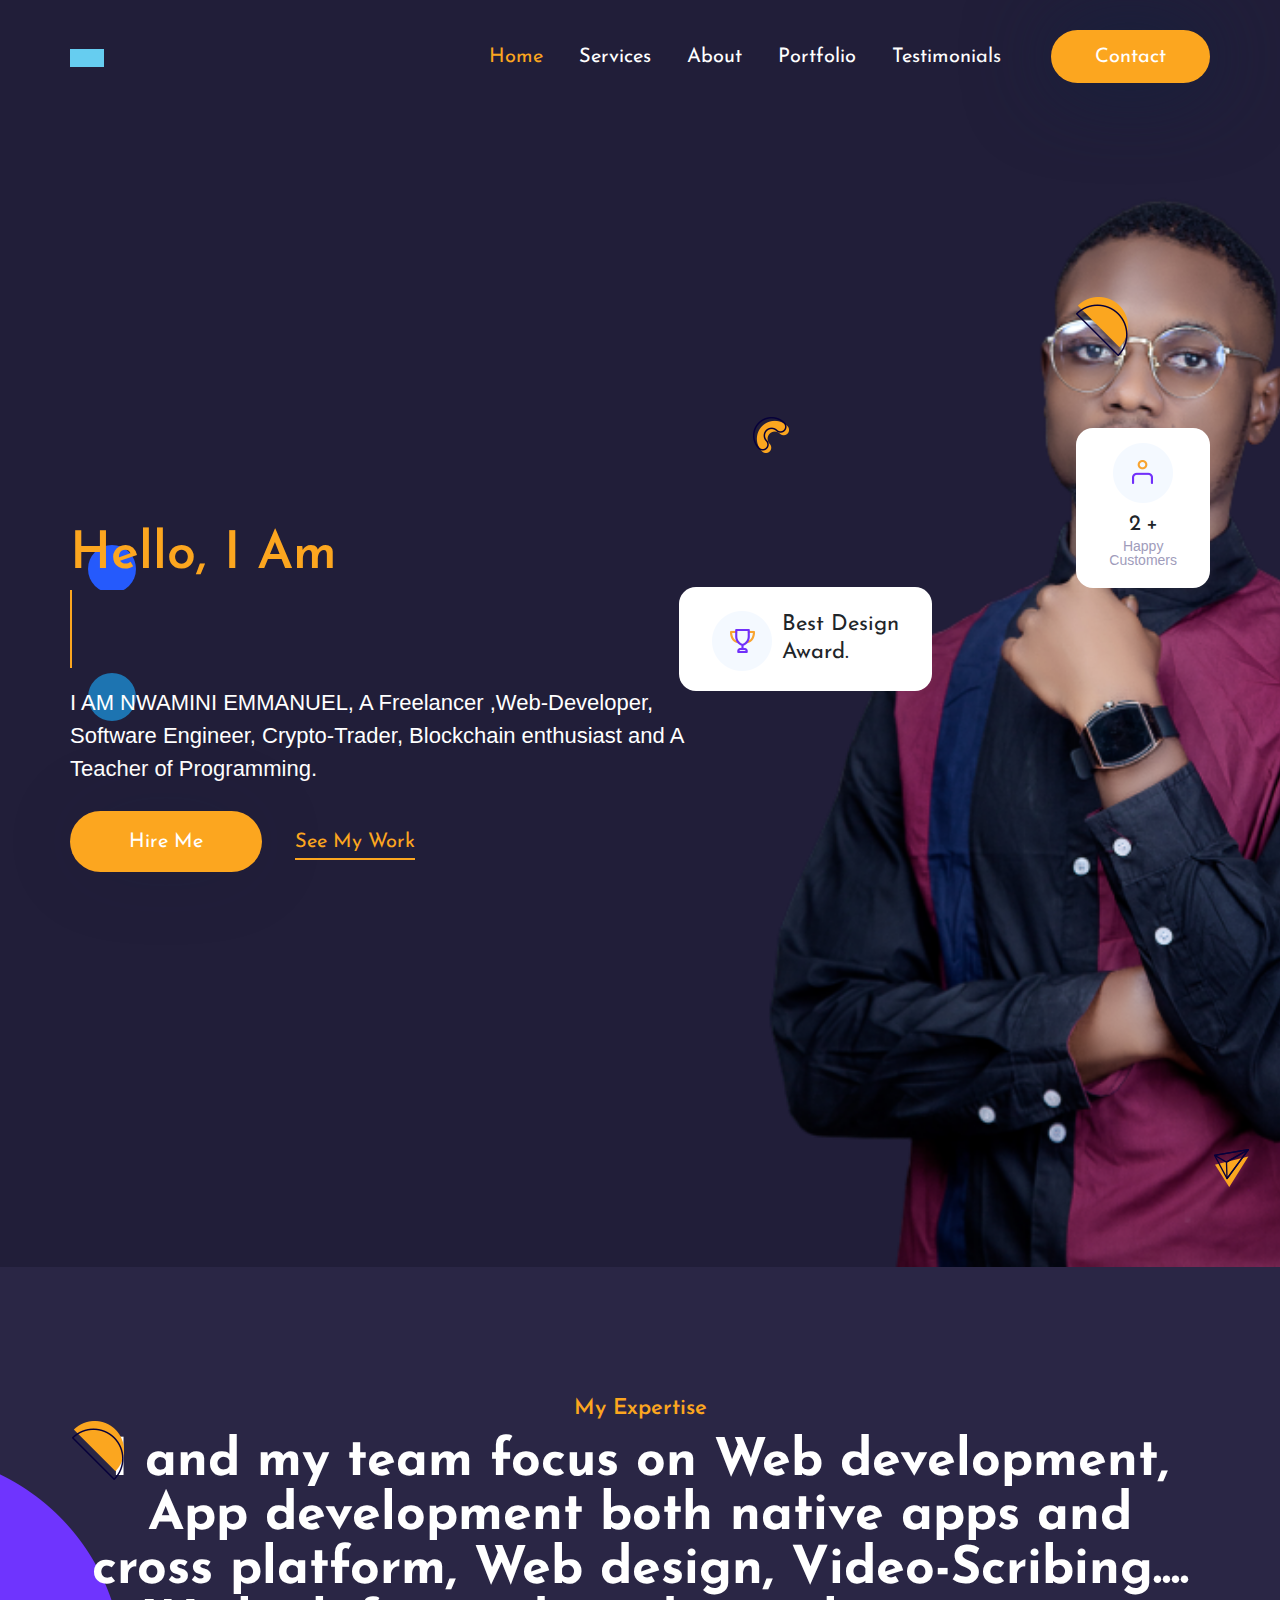
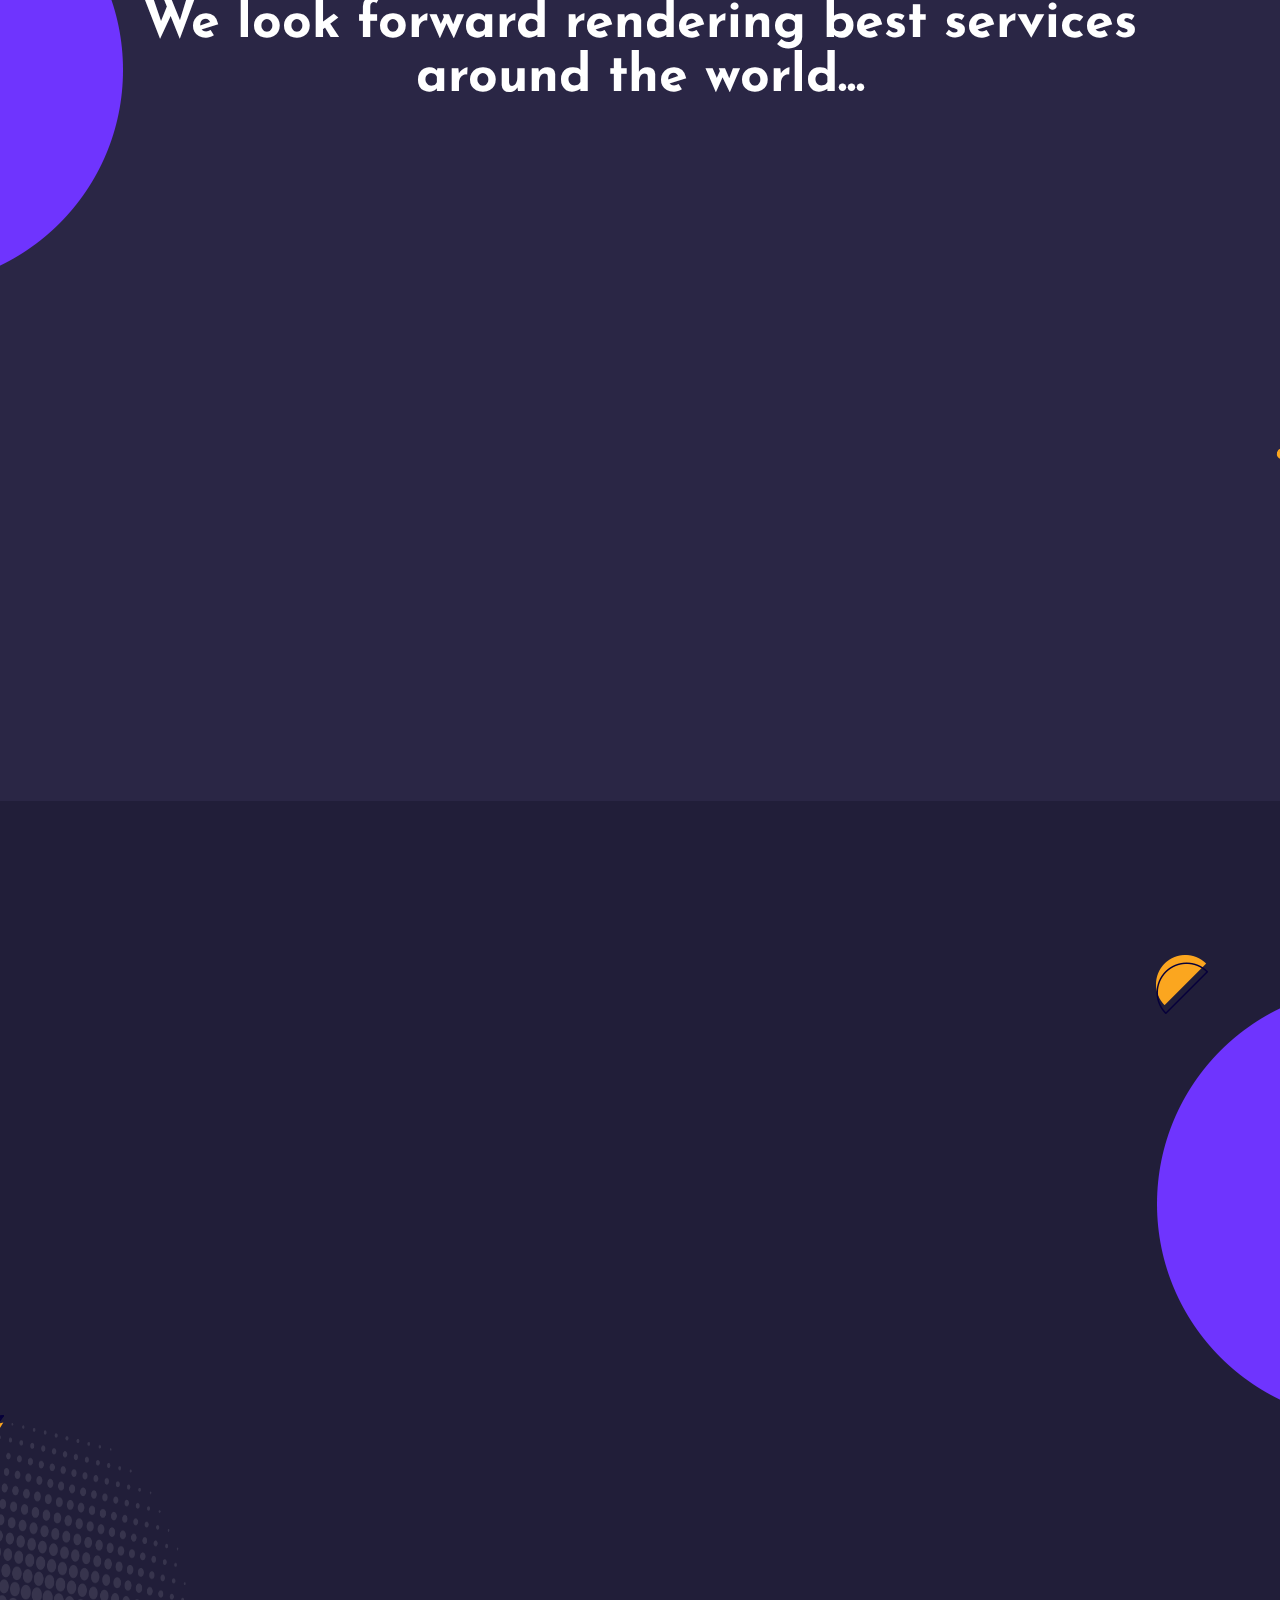
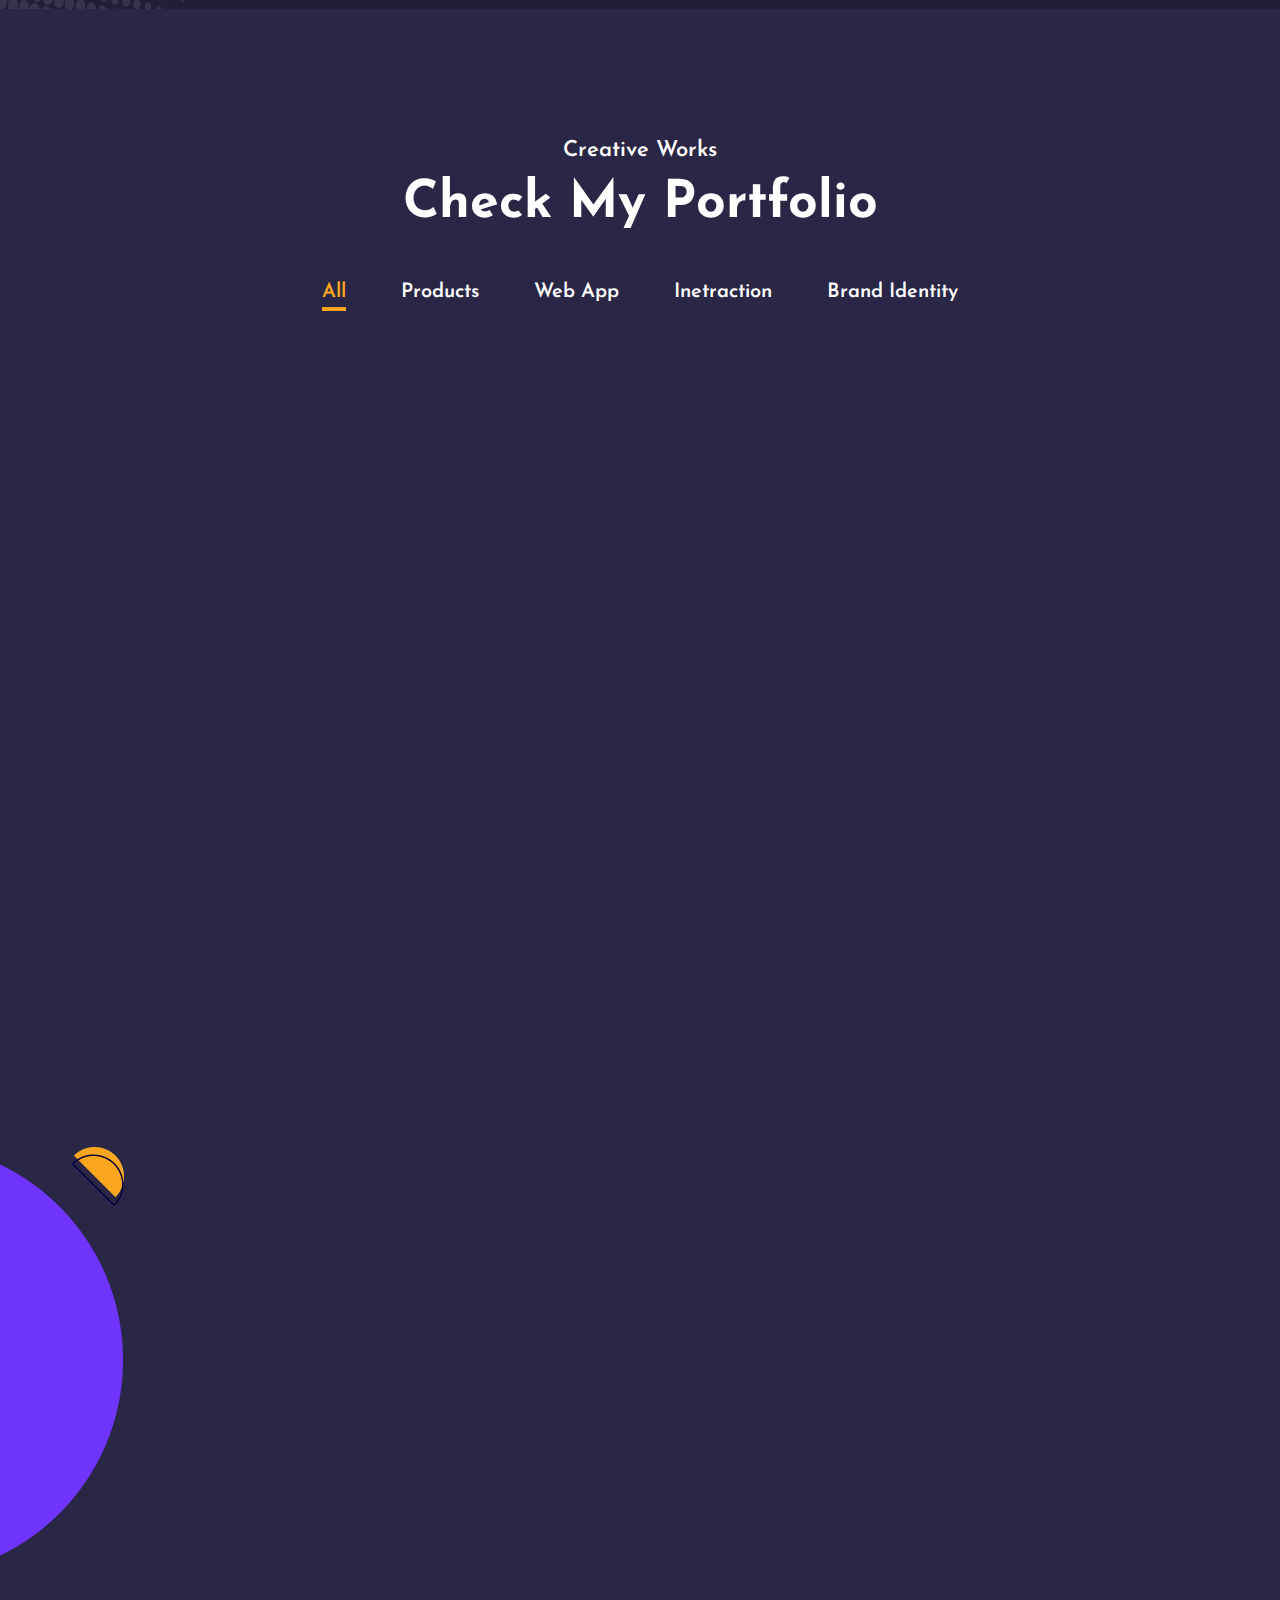
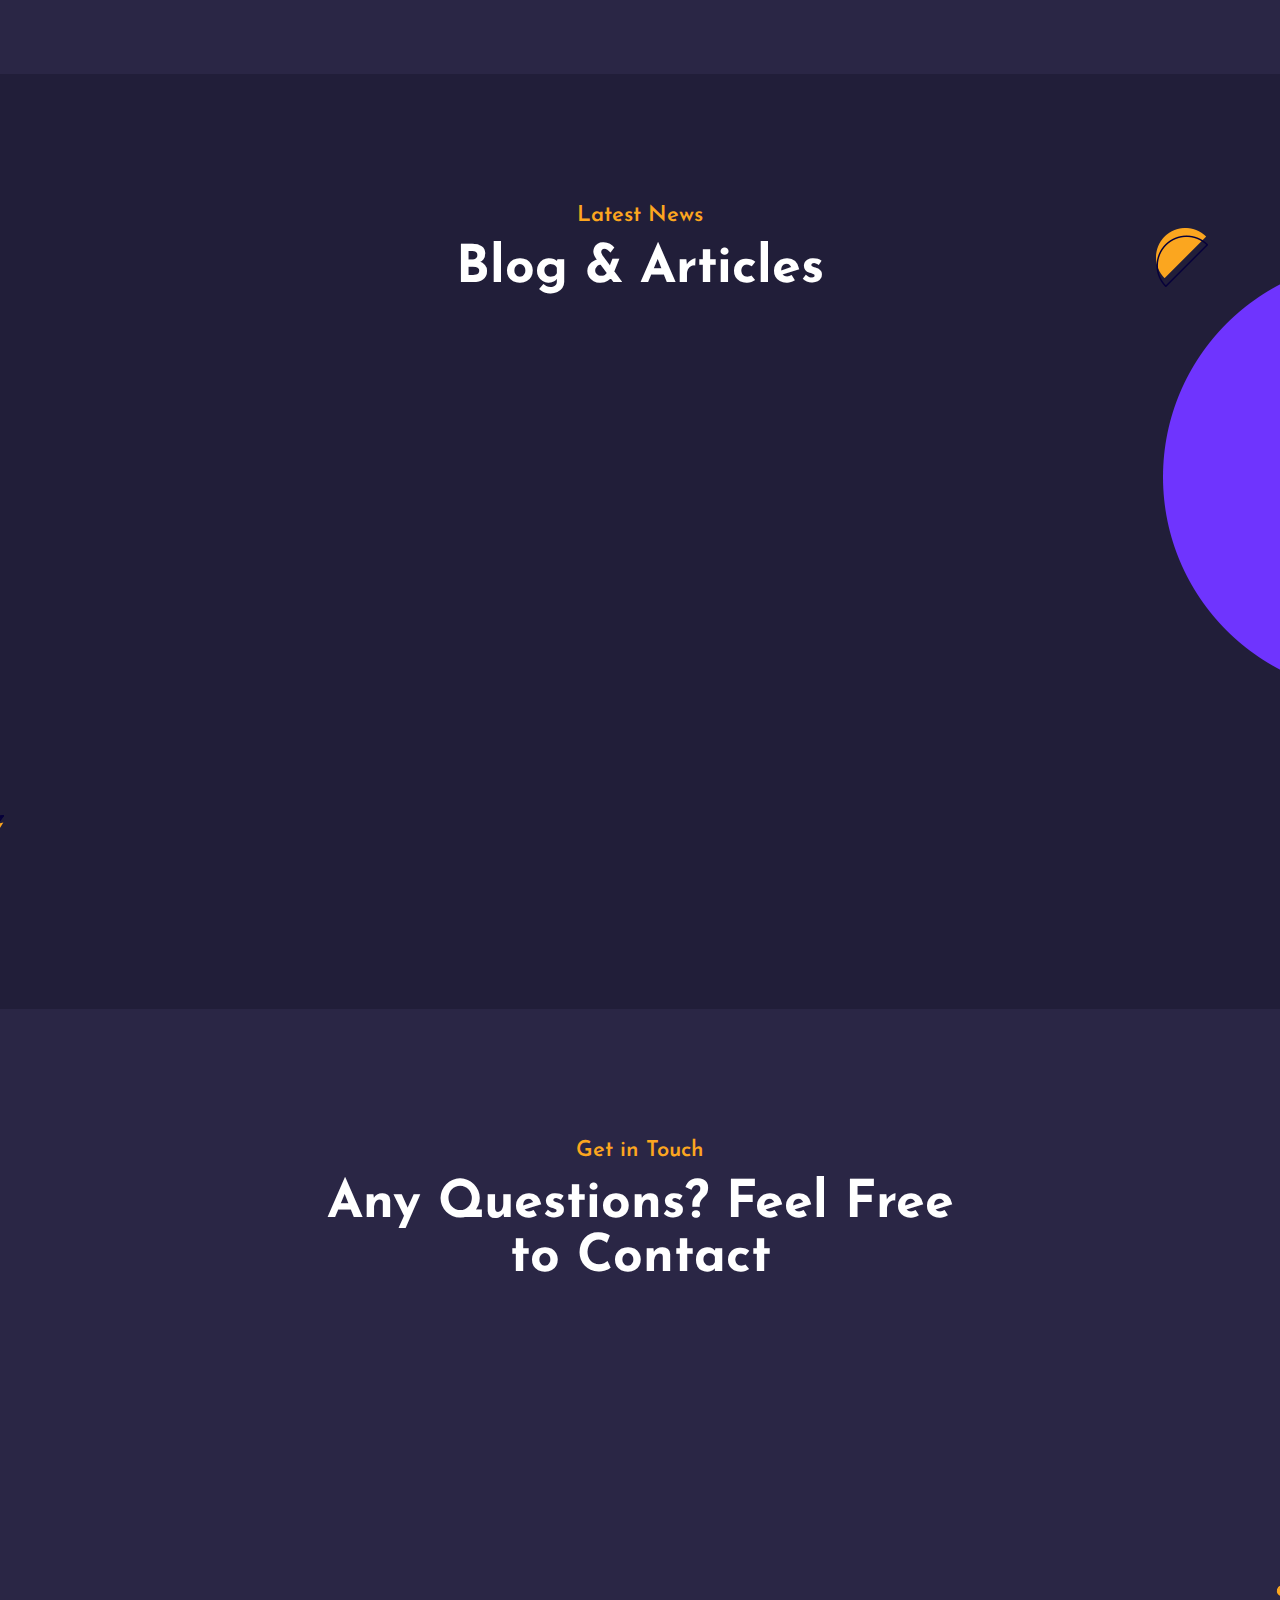
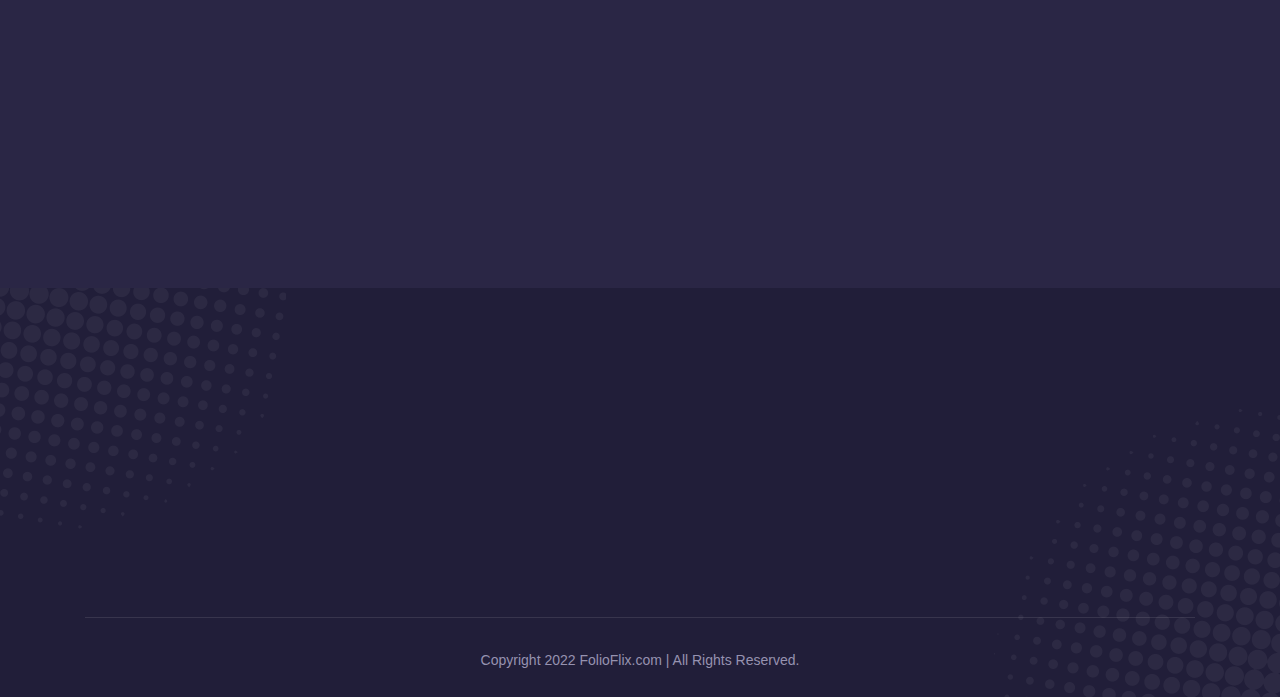
==== html.designingmedia.com/folioflix-dark/index.html @ 4dc380cf "added" ====
<!DOCTYPE html>
<html lang="zxx">
  <!-- Mirrored from html.designingmedia.com/folioflix-dark/index.html by HTTrack Website Copier/3.x [XR&CO'2014], Thu, 05 May 2022 03:30:03 GMT -->
  <head>
    <meta name="viewport" content="width=device-width, initial-scale=1" />
    <meta http-equiv="Content-Type" content="text/html; charset=utf-8" />
    <link rel="stylesheet" href="assets/css/animate.css" />
    <link
      rel="stylesheet"
      href="../../pro.fontawesome.com/releases/v5.10.0/css/all.css"
      integrity="sha384-AYmEC3Yw5cVb3ZcuHtOA93w35dYTsvhLPVnYs9eStHfGJvOvKxVfELGroGkvsg+p"
      crossorigin="anonymous"
    />
    <link rel="stylesheet" href="assets/bootstarp/bootstrap.min.css" />
    <link rel="stylesheet" href="assets/css/super-classes.css" />
    <link rel="stylesheet" href="assets/css/style.css" />
    <link rel="stylesheet" href="assets/css/mobile.css" />
    <title>Folio flix | Home</title>
  </head>
  <body>
    <!---header-and-banner-section-->
    <div class="header-and-banner-con w-100 float-left position-relative">
      <div class="header-and-banner-inner-con">
        <header class="main-header">
          <!--navbar-start-->
          <div class="container pl-0 pr-0">
            <div class="header-con">
              <nav class="navbar navbar-expand-lg navbar-light p-0">
                <a class="navbar-brand p-0" href="index.html">
                  <img
                    src="assets/image/fv.png"
                    alt="logo-img"
                    class="img-fluid"
                  />
                </a>
                <button
                  class="navbar-toggler p-0 collapsed"
                  type="button"
                  data-toggle="collapse"
                  data-target="#navbarSupportedContent"
                  aria-controls="navbarSupportedContent"
                  aria-expanded="false"
                  aria-label="Toggle navigation"
                >
                  <span class="navbar-toggler-icon"></span>
                  <span class="navbar-toggler-icon"></span>
                  <span class="navbar-toggler-icon"></span>
                </button>
                <div
                  class="collapse navbar-collapse justify-content-end"
                  id="navbarSupportedContent"
                >
                  <ul class="navbar-nav ml-auto">
                    <li class="nav-item active pl-0">
                      <a class="nav-link p-0 is-active" href="index.html"
                        >Home<span class="sr-only">(current)</span></a
                      >
                    </li>
                    <li class="nav-item">
                      <a class="nav-link p-0" href="#service-con">Services</a>
                    </li>
                    <li class="nav-item">
                      <a class="nav-link p-0" href="#about-con">About</a>
                    </li>
                    <li class="nav-item">
                      <a class="nav-link p-0" href="#Portfolio">Portfolio</a>
                    </li>
                    <li class="nav-item">
                      <a class="nav-link p-0" href="#testimonials"
                        >Testimonials</a
                      >
                    </li>
                    <!-- <li class="nav-item">
                      <a class="nav-link p-0" href="#blog">Blog</a>
                    </li> -->
                  </ul>
                  <div class="d-inline-block contact">
                    <a href="#Contact">Contact</a>
                  </div>
                </div>
              </nav>
            </div>
          </div>
          <!--navbar-end-->
        </header>
        <section class="banner-main-con" id="home">
          <div class="container pl-0 pr-0">
            <!--banner-start-->
            <div class="footer-social-icon banner-social-icon mb-0">
              <ul class="mb-0 list-unstyled">
                <li class="">
                  <a href="https://www.behance.net/"
                    ><i
                      class="fab fa-behance d-flex align-items-center justify-content-center"
                    ></i
                  ></a>
                </li>
                <li class="mt-3 mb-3">
                  <a href="https://dribbble.com/"
                    ><i
                      class="fab fa-dribbble d-flex align-items-center justify-content-center ml-0 mr-0"
                    ></i
                  ></a>
                </li>
                <li class="">
                  <a href="https://www.linkedin.com/"
                    ><i
                      class="fab fa-linkedin-in d-flex align-items-center justify-content-center"
                    ></i
                  ></a>
                </li>
              </ul>
            </div>
            <div class="banner-con text-lg-left text-center">
              <div class="row">
                <div
                  class="col-lg-7 col-sm-12 d-flex justify-content-center flex-column"
                >
                  <div class="banner-left-con wow slideInLeft">
                    <div class="banner-heading">
                      <h2>Hello, I Am</h2>
                      <ul class="dynamic-txts">
                        <li><h1>Nwamini</h1></li>
                        <li><h1></h1></li>
                        <li><h1></h1></li>
                        <li><h1></h1></li>
                      </ul>
                      <p>
                        I AM NWAMINI EMMANUEL, A Freelancer ,Web-Developer, Software Engineer, Crypto-Trader, Blockchain enthusiast and A Teacher of Programming.
                      </p>
                    </div>
                    <div class="banner-btn generic-btn d-inline-block">
                      <a href="#Contact">Hire Me</a>
                    </div>
                    <a href="#Portfolio" class="See-btn">See My Work</a>
                  </div>
                </div>
                <div class="col-lg-5 col-sm-12">
                  <div
                    class="banner-right-con position-relative wow slideInRight"
                    id="banner-right-con"
                  >
                    <figure class="mb-0">
                      <img
                        src="assets/image/profile2.png"
                        alt="banner-right-img"
                        id="banner-right-img"
                      />
                    </figure>
                    <div
                      class="best-award-con d-inline-block wow bounceInUp"
                      data-wow-duration="1s"
                      data-wow-delay="1s"
                    >
                      <div class="best-award-inner-con">
                        <figure class="mb-0">
                          <img
                            src="assets/image/cup-img.png"
                            alt="cup-img"
                            class="img-fluid"
                          />
                        </figure>
                        <div class="best-award-title">
                          <p class="mb-0">
                            Best Design<br />
                            Award.
                          </p>
                        </div>
                      </div>
                    </div>
                    <div
                      class="best-award-con d-inline-block happy-con wow bounceInUp"
                      data-wow-duration="1s"
                      data-wow-delay="1s"
                    >
                      <div class="best-award-inner-con text-center">
                        <figure>
                          <img
                            src="assets/image/admin-icon.png"
                            alt="admin-icon"
                            class="img-fluid"
                          />
                        </figure>
                        <div class="best-award-title d-inline-block ml-0">
                          <p class="mb-0 d-inline-block count">10</p>
                          <p class="mb-0 d-inline-block">+</p>
                          <span class="d-block"
                            >Happy<br />
                            Customers</span
                          >
                        </div>
                      </div>
                    </div>
                    <div class="cursor"></div>
                    <div class="cursor2"></div>
                  </div>
                </div>
              </div>
            </div>
            <!--banner-end-->
          </div>
        </section>
      </div>
    </div>
    <!---header-and-banner-section-->
    <!-- service section -->
    <section
      class="w-100 float-left service-con padding-top padding-bottom position-relative"
      id="service-con"
    >
      <div class="container">
        <div class="service-inner-con position-relative">
          <div class="generic-title text-center">
            <h6>My Expertise</h6>
            <h2 class="mb-0">
               I and my team focus on Web development, App development both native apps and cross platform, Web design, Video-Scribing....<br /> We look forward rendering best services around the world...
              
            </h2>
          </div>
          <div class="service-box wow fadeInUp">
            <div class="row">
              <div class="col-lg-6 col-md-6">
                <div class="service-box-item">
                  <figure class="mb-0">
                    <img
                      src="assets/image/service-icon1.png"
                      alt="service-icon"
                      class="img-fluid"
                    />
                  </figure>
                  <div class="service-box-item-content">
                    <h4>Ui/Ux Design</h4>
                    <p>
                        I have a UI/UX Designer with over 3 years of experience in designing and developing user-friendly and engaging websites and applications.
                    </p>
                    <a href="https://wa.me/+2347042679942" 
                      >Connect with me</a
                    >
                  </div>
                </div>
              </div>
              <div class="col-lg-6 col-md-6">
                <div class="service-box-item">
                  <figure class="mb-0">
                    <img
                      src="assets/image/service-icon2.png"
                      alt="service-icon"
                      class="img-fluid"
                    />
                  </figure>
                  <div class="service-box-item-content">
                    <h4>Web Design</h4>
                    <p>
                     With my creactivity skills we design different types of websites, Logo, Banner,
                    </p>
                    <a href="https://wa.me/+2347042679942" 
                      >Connect with me</a
                    >
                  </div>
                </div>
              </div>
            </div>
            <div class="row mb-0">
              <div class="col-lg-6 col-md-6">
                <div class="service-box-item">
                  <figure class="mb-0">
                    <img
                      src="assets/image/service-icon3.png"
                      alt="service-icon"
                      class="img-fluid"
                    />
                  </figure>
                  <div class="service-box-item-content">
                    <h4>Web Development</h4>
                    <p>
                      Frontend and Backend web development
                    </p>
                    <a href="https://wa.me/+2347042679942" 
                      >Connect with me</a
                    >
                    
                  </div>
                </div>
              </div>
              <div class="col-lg-6 col-md-6">
                <div class="service-box-item mb-0">
                  <figure class="mb-0">
                    <img
                      src="assets/image/service-icon4.png"
                      alt="service-icon"
                      class="img-fluid"
                    />
                  </figure>
                  <div class="service-box-item-content">
                    <h4>App Development</h4>
                    <p>
                     Native and cross platforms App.... 
                    </p>
                    <a href="https://wa.me/+2347042679942" 
                      >Connect with me</a
                    >
                  </div>
                </div>
              </div>
            </div>
          </div>
        </div>
      </div>
    </section>
    <!-- service section -->
    <!-- skill section -->
    <section
      class="w-100 float-left skill-con padding-top padding-bottom position-relative"
      id="about-con"
    >
      <figure class="mb-0 myskils">
        <img src="assets/image/myskills-left-img.png" alt="" />
      </figure>
      <div class="container">
        <div class="skill-inner-con position-relative">
          <div class="row">
            <div class="col-lg-6 order-lg-0 order-2">
              <div class="skill-left-con text-center wow slideInLeft">
                <div class="row service-skill-sttaf-con">
                  <div class="col-lg-6 col-md-6 col-sm-6 col-12">
                    <div class="skill-left-item-con">
                      <div class="circle-wrap firstPercentage">
                        <div class="circle">
                          <div class="mask full">
                            <div class="fill"></div>
                          </div>
                          <div class="mask half">
                            <div class="fill"></div>
                          </div>
                          <div class="inside-circle">
                            <div class="service-skill-sttaf-item-con">
                              <div
                                class="service-skill-sttaf-item-title service-skill-sttaf-item1-con d-flex align-items-center justify-content-center"
                              >
                                <h4
                                  class="d-table-cell align-middle mb-0 text-center count"
                                >
                                  75
                                </h4>
                                <span class="static-txt2">%</span>
                              </div>
                            </div>
                          </div>
                        </div>
                      </div>
                      <div class="service-skill-sttaf-item-heading">
                        <p class="mb-0">Graphic Design</p>
                      </div>
                    </div>
                  </div>
                  <div class="col-lg-6 col-md-6 col-sm-6 col-12">
                    <div class="skill-left-item-con">
                      <div class="circle-wrap secondPercentage">
                        <div class="circle">
                          <div class="mask full">
                            <div class="fill"></div>
                          </div>
                          <div class="mask half">
                            <div class="fill"></div>
                          </div>
                          <div class="inside-circle">
                            <div class="service-skill-sttaf-item-con">
                              <div
                                class="service-skill-sttaf-item-title service-skill-sttaf-item2-con text-center d-flex align-items-center justify-content-center"
                              >
                                <h4 class="mb-0 text-center count">95</h4>
                                <span class="static-txt2">%</span>
                              </div>
                            </div>
                          </div>
                        </div>
                      </div>
                      <div class="service-skill-sttaf-item-heading">
                        <p class="mb-0">Web Designing</p>
                      </div>
                    </div>
                  </div>
                </div>
                <div class="row service-skill-sttaf-con">
                  <div class="col-lg-6 col-md-6 col-sm-6 col-12">
                    <div class="skill-left-item-con">
                      <div class="circle-wrap thirdPercentage">
                        <div class="circle">
                          <div class="mask full">
                            <div class="fill"></div>
                          </div>
                          <div class="mask half">
                            <div class="fill"></div>
                          </div>
                          <div class="inside-circle">
                            <div class="service-skill-sttaf-item-con">
                              <div
                                class="service-skill-sttaf-item-title service-skill-sttaf-item1-con d-flex align-items-center justify-content-center"
                              >
                                <h4
                                  class="d-table-cell align-middle mb-0 text-center count"
                                >
                                  85
                                </h4>
                                <span class="static-txt2">%</span>
                              </div>
                            </div>
                          </div>
                        </div>
                      </div>
                      <div class="service-skill-sttaf-item-heading">
                        <p class="mb-0">Branding Design</p>
                      </div>
                    </div>
                  </div>
                  <div class="col-lg-6 col-md-6 col-sm-6 col-12">
                    <div class="skill-left-item-con">
                      <div class="circle-wrap fourPercentage">
                        <div class="circle">
                          <div class="mask full">
                            <div class="fill"></div>
                          </div>
                          <div class="mask half">
                            <div class="fill"></div>
                          </div>
                          <div class="inside-circle">
                            <div class="service-skill-sttaf-item-con">
                              <div
                                class="service-skill-sttaf-item-title service-skill-sttaf-item2-con text-center d-flex align-items-center justify-content-center"
                              >
                                <h4 class="mb-0 text-center count">80</h4>
                                <span class="static-txt2">%</span>
                              </div>
                            </div>
                          </div>
                        </div>
                      </div>
                      <div class="service-skill-sttaf-item-heading">
                        <p class="mb-0">Web Development</p>
                      </div>
                    </div>
                  </div>
                </div>
              </div>
            </div>
            <div class="col-lg-6 d-flex align-items-center">
              <div class="skill-right-con wow slideInRight">
                <h6>My Skills</h6>
                <h2>My Tech World</h2>
                <p>
                 
                </p>
                <p>
                  My capabilities are spearheaded by my passion for technology. I am a self-taught web developer with a background in various web technologies. I have a strong understanding of the latest web technologies and I am always looking to learn new ones.
                </p>
                <div class="generic-btn download-bnt">
                  <a href="https://eu.docs.wps.com/l/sII6el-1q5MXWkQY">
                    Download CV</a
                  >
                </div>
              </div>
            </div>
          </div>
        </div>
      </div>
    </section>
    <!-- skill section -->
    <!-- portfolio section -->
    <section class="w-100 float-left portfolio-con padding-top" id="Portfolio">
      <div class="container">
        <div class="generic-title text-center">
          <h6 class="text-white">Creative Works</h6>
          <h2 class="mb-0 text-white">Check My Portfolio</h2>
        </div>
        <div id="myBtnContainer" class="text-center">
          <button class="active active_button" onclick="filterSelection('all')">
            All
          </button>
          <button class="" onclick="filterSelection('cars')">Products</button>
          <button class="" onclick="filterSelection('animals')">Web App</button>
          <button class="" onclick="filterSelection('fruits')">
            Inetraction
          </button>
          <button class="" onclick="filterSelection('colors')">
            Brand Identity
          </button>
        </div>
      </div>
    </section>
    <!-- portfolio section -->
    <!-- portfolio section -->
    <section class="w-100 float-left portfolio-body-con position-relative">
      <div class="container">
        <div
          class="portfolio-img-con position-relative w-100 float-left wow fadeInUp"
        >
          <div class="filterDiv cars position-relative">
            <a href="#" data-toggle="modal" data-target="#modalWPWAF">
              <div class="portfolio-img position-relative">
                <figure>
                  <img
                    src="assets/image/portfolio-img1.png"
                    alt="portfolio-img1"
                    class="img-fluid"
                  />
                </figure>
              </div>
            </a>
            <div class="portfolio-img-content text-left">
              <div class="portfolio-img-title d-inline-block">
                <h4>Application UI Design</h4>
                <p>Dolar repellendus temporibus...</p>
              </div>
              <a
                href="#"
                class="float-lg-right"
                data-toggle="modal"
                data-target="#modalWPWAF-icon"
              >
                <i
                  class="fas fa-arrow-right d-flex align-items-center justify-content-center"
                ></i>
              </a>
            </div>
          </div>
          <div class="filterDiv colors fruits position-relative">
            <a href="#" data-toggle="modal" data-target="#modalporfolio2">
              <div class="portfolio-img position-relative">
                <figure>
                  <img
                    src="assets/image/portfolio-img2.png"
                    alt="portfolio-img1"
                    class="img-fluid"
                  />
                </figure>
              </div>
            </a>
            <div class="portfolio-img-content text-left">
              <div class="portfolio-img-title d-inline-block">
                <h4>Furni furniture UI Design</h4>
                <p>Dolar repellendus temporibus...</p>
              </div>
              <a
                href="#"
                class="float-lg-right"
                data-toggle="modal"
                data-target="#modalporfolio2-icon"
              >
                <i
                  class="fas fa-arrow-right d-flex align-items-center justify-content-center"
                ></i>
              </a>
            </div>
          </div>
          <div class="filterDiv cars position-relative">
            <a href="#" data-toggle="modal" data-target="#modalporfolio3">
              <div class="portfolio-img position-relative">
                <figure>
                  <img
                    src="assets/image/portfolio-img3.png"
                    alt="portfolio-img1"
                    class="img-fluid"
                  />
                </figure>
              </div>
            </a>
            <div class="portfolio-img-content text-left">
              <div class="portfolio-img-title d-inline-block">
                <h4>Mobile UI Design</h4>
                <p>Dolar repellendus temporibus...</p>
              </div>
              <a
                href="#"
                class="float-lg-right"
                data-toggle="modal"
                data-target="#modalporfolio3-icon"
                ><i
                  class="fas fa-arrow-right d-flex align-items-center justify-content-center"
                ></i
              ></a>
            </div>
          </div>
          <div class="filterDiv colors position-relative">
            <a href="#" data-toggle="modal" data-target="#modalporfolio4">
              <div class="portfolio-img position-relative">
                <figure>
                  <img
                    src="assets/image/portfolio-img4.png"
                    alt="portfolio-img1"
                    class="img-fluid"
                  />
                </figure>
              </div>
            </a>
            <div class="portfolio-img-content text-left">
              <div class="portfolio-img-title d-inline-block">
                <h4>Businesscard UI Design</h4>
                <p>Dolar repellendus temporibus...</p>
              </div>
              <a
                href="#"
                class="float-lg-right"
                data-toggle="modal"
                data-target="#modalporfolio4-icon"
                ><i
                  class="fas fa-arrow-right d-flex align-items-center justify-content-center"
                ></i
              ></a>
            </div>
          </div>
          <div class="filterDiv cars animals position-relative">
            <a href="#" data-toggle="modal" data-target="#modalporfolio5">
              <div class="portfolio-img position-relative">
                <figure>
                  <img
                    src="assets/image/portfolio-img5.png"
                    alt="portfolio-img1"
                    class="img-fluid"
                  />
                </figure>
              </div>
            </a>
            <div class="portfolio-img-content text-left">
              <div class="portfolio-img-title d-inline-block">
                <h4>Real estate UI Design</h4>
                <p>Dolar repellendus temporibus...</p>
              </div>
              <a
                href="#"
                class="float-lg-right"
                data-toggle="modal"
                data-target="#modalporfolio5-icon"
                ><i
                  class="fas fa-arrow-right d-flex align-items-center justify-content-center"
                ></i
              ></a>
            </div>
          </div>
        </div>
      </div>
    </section>
    <!-- portfolio section -->
    <!-- tastimonials section -->
    <section
      class="w-100 float-left padding-top padding-bottom tastimonials-con position-relative text-lg-left text-center"
      id="testimonials"
    >
      <div class="container">
        <div class="row">
          <div class="col-lg-5">
            <div class="tastimonials-left-con wow slideInLeft">
              <figure class="mb-0">
                <img
                  src="assets/image/tastimonials-img.png"
                  alt="tastimonials-img"
                  class="img-fluid"
                />
              </figure>
            </div>
          </div>
          <div class="col-lg-7">
            <div
              id="carouselExampleControls"
              class="carousel slide wow slideInRight"
              data-ride="carousel"
            >
              <div class="carousel-inner">
                <div class="carousel-item active">
                  <div class="testimonials-content">
                    <h6>Testimonials</h6>
                    <h2>Happy Clients Feedback</h2>
                    <figure class="mb-0">
                      <img
                        src="assets/image/comma-icon.png"
                        alt="comma-icon"
                        class="img-fluid"
                      />
                    </figure>
                    <div class="testimonials-inner-content">
                      <p>
                        Quisruam est, qui dolorem ipsum quia dolor sit amet,
                        consecteaur aeci velit, sed quia non numquam eius modi
                        tempora incidunt ut lao magnam aliquam quaerat
                        voluptatem reprehenderit in voluptate cillum dolore eu
                        fugiat nulla pariatur maxime...
                      </p>
                      <span class="d-block auther-name">Kevin Andrew</span>
                      <span class="d-block">CEO of the company</span>
                    </div>
                  </div>
                </div>
                <div class="carousel-item">
                  <div class="testimonials-content">
                    <h6>Testimonials</h6>
                    <h2>Happy Clients Feedback</h2>
                    <figure class="mb-0">
                      <img
                        src="assets/image/comma-icon.png"
                        alt="comma-icon"
                        class="img-fluid"
                      />
                    </figure>
                    <div class="testimonials-inner-content">
                      <p>
                        Quisruam est, qui dolorem ipsum quia dolor sit amet,
                        consecteaur aeci velit, sed quia non numquam eius modi
                        tempora incidunt ut lao magnam aliquam quaerat
                        voluptatem reprehenderit in voluptate cillum dolore eu
                        fugiat nulla pariatur maxime...
                      </p>
                      <span class="d-block auther-name">Kevin Andrew</span>
                      <span class="d-block">CEO of the company</span>
                    </div>
                  </div>
                </div>
                <div class="carousel-item">
                  <div class="testimonials-content">
                    <h6>Testimonials</h6>
                    <h2>Happy Clients Feedback</h2>
                    <figure class="mb-0">
                      <img
                        src="assets/image/comma-icon.png"
                        alt="comma-icon"
                        class="img-fluid"
                      />
                    </figure>
                    <div class="testimonials-inner-content">
                      <p>
                        Quisruam est, qui dolorem ipsum quia dolor sit amet,
                        consecteaur aeci velit, sed quia non numquam eius modi
                        tempora incidunt ut lao magnam aliquam quaerat
                        voluptatem reprehenderit in voluptate cillum dolore eu
                        fugiat nulla pariatur maxime...
                      </p>
                      <span class="d-block auther-name">Kevin Andrew</span>
                      <span class="d-block">CEO of the company</span>
                    </div>
                  </div>
                </div>
              </div>
              <a
                class="carousel-control-prev"
                href="#carouselExampleControls"
                role="button"
                data-slide="prev"
              >
                <i
                  class="fas fa-arrow-left d-flex align-items-center justify-content-center"
                ></i>
                <span class="sr-only">Previous</span>
              </a>
              <a
                class="carousel-control-next"
                href="#carouselExampleControls"
                role="button"
                data-slide="next"
              >
                <i
                  class="fas fa-arrow-right d-flex align-items-center justify-content-center"
                ></i>
                <span class="sr-only">Next</span>
              </a>
            </div>
          </div>
        </div>
      </div>
    </section>
    <!-- tastimonials section -->
    <!-- blog section -->
    <section
      class="w-100 float-left blog-con padding-top padding-bottom position-relative"
      id="blog"
    >
      <div class="container">
        <div class="blog-inner-con position-relative">
          <div class="generic-title text-center">
            <h6>Latest News</h6>
            <h2 class="mb-0">Blog & Articles</h2>
          </div>
          <div class="blog-box wow fadeInUp">
            <div class="row">
              <div class="col-lg-4">
                <div class="blog-box-item">
                  <div class="blog-img">
                    <a href="#" data-toggle="modal" data-target="#blog-model-1">
                      <figure class="mb-0">
                        <img
                          src="assets/image/blog-img-1.png"
                          alt="blog-img"
                          class="img-fluid"
                        />
                      </figure>
                    </a>
                  </div>
                  <div class="blog-content">
                    <div class="blog-auteher-title">
                      <span>By David William</span>
                      <span class="float-lg-right">Mar 8, 2022</span>
                    </div>
                    <a href="#" data-toggle="modal" data-target="#blog-model-1">
                      <h4>Quis autem vea eum iure reprehenderit</h4>
                    </a>
                    <p>
                      Dolor repellendus temporibus autem quibusdam officiis
                      debitis rerum nece aibus minima veniam.
                    </p>
                    <a href="#" data-toggle="modal" data-target="#blog-model-1"
                      >Read More</a
                    >
                  </div>
                </div>
              </div>
              <div class="col-lg-4">
                <div class="blog-box-item">
                  <div class="blog-img">
                    <a href="#" data-toggle="modal" data-target="#blog-model-2">
                      <figure class="mb-0">
                        <img
                          src="assets/image/blog-img-2.png"
                          alt="blog-img"
                          class="img-fluid"
                        />
                      </figure>
                    </a>
                  </div>
                  <div class="blog-content">
                    <div class="blog-auteher-title">
                      <span>By John Doe</span>
                      <span class="float-lg-right">Mar 9, 2022</span>
                    </div>
                    <a href="#" data-toggle="modal" data-target="#blog-model-2">
                      <h4>Reprehenderit in vouta velit esse cillum</h4>
                    </a>
                    <p>
                      Dolor repellendus temporibus autem quibusdam officiis
                      debitis rerum nece aibus minima veniam.
                    </p>
                    <a href="#" data-toggle="modal" data-target="#blog-model-2"
                      >Read More</a
                    >
                  </div>
                </div>
              </div>
              <div class="col-lg-4">
                <div class="blog-box-item mb-0">
                  <div class="blog-img">
                    <a href="#" data-toggle="modal" data-target="#blog-model-3">
                      <figure class="mb-0">
                        <img
                          src="assets/image/blog-img-3.png"
                          alt="blog-img"
                          class="img-fluid"
                        />
                      </figure>
                    </a>
                  </div>
                  <div class="blog-content">
                    <div class="blog-auteher-title">
                      <span>By Elina Parker</span>
                      <span class="float-lg-right">Mar 10, 2022</span>
                    </div>
                    <a href="#" data-toggle="modal" data-target="#blog-model-3">
                      <h4>Soluta nobis ose aligen optio cumue</h4>
                    </a>
                    <p>
                      Dolor repellendus temporibus autem quibusdam officiis
                      debitis rerum nece aibus minima veniam.
                    </p>
                    <a href="#" data-toggle="modal" data-target="#blog-model-3"
                      >Read More</a
                    >
                  </div>
                </div>
              </div>
            </div>
          </div>
        </div>
      </div>
    </section>
    <!-- blog section -->
    <!-- form section -->
    <section
      class="w-100 float-left form-main-con padding-top padding-bottom"
      id="Contact"
    >
      <div class="container">
        <div class="form-main-inner-con position-relative">
          <div class="generic-title text-center">
            <h6>Get in Touch</h6>
            <h2 class="mb-0">
              Any Questions? Feel Free<br />
              to Contact
            </h2>
          </div>
          <div class="row">
            <div class="col-lg-4 order-lg-0 order-2">
              <div
                class="contact-information position-relative wow slideInLeft"
              >
                <ul class="list-unstyled">
                  <li>
                    <figure
                      class="mb-0 d-flex align-items-center justify-content-center"
                    >
                      <img
                        src="assets/image/location-icon.png"
                        alt="location-icon"
                        class="img-fluid"
                      />
                    </figure>
                    <div class="contact-information-content">
                      <h5>Address:</h5>
                      <p class="mb-0">
                        121 King Street Melbourne, 3000, Australia
                      </p>
                    </div>
                  </li>
                  <li>
                    <figure
                      class="mb-0 d-flex align-items-center justify-content-center"
                    >
                      <img
                        src="assets/image/message-icon.png"
                        alt="message-icon"
                        class="img-fluid"
                      />
                    </figure>
                    <div class="contact-information-content">
                      <h5>Email:</h5>
                      <p class="mb-0">Info@folioflix.com</p>
                      <p class="mb-0">folioflix@gmail.com</p>
                    </div>
                  </li>
                  <li class="mb-0">
                    <figure
                      class="mb-0 d-flex align-items-center justify-content-center"
                    >
                      <img
                        src="assets/image/phone-icon.png"
                        alt="phone-icon"
                        class="img-fluid"
                      />
                    </figure>
                    <div class="contact-information-content">
                      <h5>Phone:</h5>
                      <p class="mb-0">+61 3 8376 6284</p>
                      <p class="mb-0">+800 2345 6789</p>
                    </div>
                  </li>
                </ul>
              </div>
            </div>
            <div class="col-lg-8">
              <div id="form_result"></div>

              <form
                id="contactpage"
                method="POST"
                class="contact-form wow slideInRight text-lg-left text-center"
              >
                <div class="row">
                  <div class="col-lg-6 col-md-6">
                    <div class="form-group mb-0">
                      <input
                        type="text"
                        placeholder="Name"
                        name="name"
                        id="name"
                        autocomplete="off"
                        required
                      />
                    </div>
                  </div>
                  <div class="col-lg-6 col-md-6">
                    <div class="form-group mb-0">
                      <input
                        type="email"
                        id="emailHelp"
                        name="emailHelp"
                        placeholder="Email"
                        autocomplete="off"
                        required
                      />
                      <small class="form-text text-muted"></small>
                    </div>
                  </div>
                  <div class="col-lg-6 col-md-6">
                    <div class="form-group mb-0">
                      <input
                        type="tel"
                        placeholder="Phone"
                        name="phone"
                        id="phone"
                        required
                      />
                    </div>
                  </div>
                  <div class="col-lg-6 col-md-6">
                    <div class="form-group mb-0">
                      <input
                        type="text"
                        name="subject"
                        placeholder="Subject"
                        id="subject"
                      />
                    </div>
                  </div>
                </div>
                <div class="row">
                  <div class="col-lg-12">
                    <div class="form-group mb-0">
                      <textarea
                        placeholder="Message"
                        rows="3"
                        name="comments"
                        id="comments"
                      ></textarea>
                    </div>
                  </div>
                </div>
                <button type="submit" id="submit" class="appointment-btn">
                  Submit
                </button>
              </form>
            </div>
          </div>
        </div>
      </div>
    </section>
    <!-- form section -->
    <!-- weight footer section -->
    <div class="w-100 float-left weight-footer-con position-relative">
      <div class="container">
        <div class="weight-footer-content text-center wow fadeInUp">
          <figure class="">
            <img
              src="assets/image/footer-logo.png"
              alt="footer-logo"
              class="img-fluid"
            />
          </figure>
          <div class="footer-navbar">
            <ul class="list-unstyled">
              <li class="d-inline-block border-left-0 pl-0">
                <a href="#home">Home</a>
              </li>
              <li class="d-inline-block"><a href="#about-con">About</a></li>
              <li class="d-inline-block">
                <a href="#service-con">Services</a>
              </li>
              <li class="d-inline-block"><a href="#Portfolio">Portfolio</a></li>
              <li class="d-inline-block"><a href="#testimonials">Blog</a></li>
              <li class="d-inline-block pr-0">
                <a href="#Contact">Contact</a>
              </li>
            </ul>
          </div>
          <div class="footer-social-icon">
            <ul class="mb-0">
              <li class="d-inline-block">
                <a href="https://www.behance.net/"
                  ><i
                    class="fab fa-behance d-flex align-items-center justify-content-center"
                  ></i
                ></a>
              </li>
              <li class="d-inline-block">
                <a href="https://dribbble.com/"
                  ><i
                    class="fab fa-dribbble d-flex align-items-center justify-content-center"
                  ></i
                ></a>
              </li>
              <li class="d-inline-block">
                <a href="https://www.linkedin.com/"
                  ><i
                    class="fab fa-linkedin-in d-flex align-items-center justify-content-center"
                  ></i
                ></a>
              </li>
            </ul>
          </div>
        </div>
        <div class="copy-right-content text-center">
          <p class="mb-0">
            Copyright 2022 FolioFlix.com | All Rights Reserved.
          </p>
        </div>
      </div>
    </div>
    <a id="button"></a>
    <div
      id="modalWPWAF"
      class="modal fade"
      tabindex="-1"
      style="display: none"
      aria-hidden="true"
    >
      <div class="modal-dialog">
        <div class="modal-content">
          <div class="modal-header">
            <button
              type="button"
              class="close"
              data-dismiss="modal"
              aria-label="Close"
            >
              <span aria-hidden="true"><i class="far fa-times"></i></span>
            </button>
          </div>
          <div class="modal-body service-model-content">
            <figure class="mb-0">
              <img
                src="assets/image/portfolio-model-img1.html"
                alt="portfolio-model-img1"
                class="img-fluid"
              />
            </figure>
            <h4>Application UI Design</h4>
            <p class="mb-md-4 mb-2">
              Lorem Ipsum is simply dummy text of the printing and typesetting
              industry. Lorem Ipsum has been the industry's standard dummy text
              ever since the 1500s, when an unknown printer took a galley of
              type and scrambled it to make a type specimen book. It has
              survived not only five centuries, but also the leap into
              electronic typesetting, remaining essentially unchanged. It was
              popularised in the 1960s with the release .
            </p>
            <ul class="list-unstyled model-list mb-md-3 mb-2">
              <li>
                <i class="fas fa-check-circle"></i> Lorem Ipsum is simply dummy
                text of the printing and typesetting industry
              </li>
              <li>
                <i class="fas fa-check-circle"></i> Lorem Ipsum is simply dummy
                text of the printing and typesetting industry
              </li>
              <li>
                <i class="fas fa-check-circle"></i> Lorem Ipsum is simply dummy
                text of the printing and typesetting industry
              </li>
            </ul>
            <p class="mb-0">
              Lorem Ipsum is simply dummy text of the printing and typesetting
              industry. when an unknown printer took a galley of type and
              scrambled it to make a type specimen book.
            </p>
          </div>
        </div>
      </div>
    </div>
    <div
      id="modalWPWAF-icon"
      class="modal fade"
      tabindex="-1"
      style="display: none"
      aria-hidden="true"
    >
      <div class="modal-dialog">
        <div class="modal-content">
          <div class="modal-header">
            <button
              type="button"
              class="close"
              data-dismiss="modal"
              aria-label="Close"
            >
              <span aria-hidden="true"><i class="far fa-times"></i></span>
            </button>
          </div>
          <div class="modal-body service-model-content">
            <figure class="mb-0">
              <img
                src="assets/image/portfolio-model-img1.html"
                alt="portfolio-model-img1"
                class="img-fluid"
              />
            </figure>
            <h4>Application UI Design</h4>
            <p class="mb-md-4 mb-2">
              Lorem Ipsum is simply dummy text of the printing and typesetting
              industry. Lorem Ipsum has been the industry's standard dummy text
              ever since the 1500s, when an unknown printer took a galley of
              type and scrambled it to make a type specimen book. It has
              survived not only five centuries, but also the leap into
              electronic typesetting, remaining essentially unchanged. It was
              popularised in the 1960s with the release .
            </p>
            <ul class="list-unstyled model-list mb-md-3 mb-2">
              <li>
                <i class="fas fa-check-circle"></i> Lorem Ipsum is simply dummy
                text of the printing and typesetting industry
              </li>
              <li>
                <i class="fas fa-check-circle"></i> Lorem Ipsum is simply dummy
                text of the printing and typesetting industry
              </li>
              <li>
                <i class="fas fa-check-circle"></i> Lorem Ipsum is simply dummy
                text of the printing and typesetting industry
              </li>
            </ul>
            <p class="mb-0">
              Lorem Ipsum is simply dummy text of the printing and typesetting
              industry. when an unknown printer took a galley of type and
              scrambled it to make a type specimen book.
            </p>
          </div>
        </div>
      </div>
    </div>
    <div
      id="modalporfolio2"
      class="modal fade"
      tabindex="-1"
      style="display: none"
      aria-hidden="true"
    >
      <div class="modal-dialog">
        <div class="modal-content">
          <div class="modal-header">
            <button
              type="button"
              class="close"
              data-dismiss="modal"
              aria-label="Close"
            >
              <span aria-hidden="true"><i class="far fa-times"></i></span>
            </button>
          </div>
          <div class="modal-body service-model-content">
            <figure class="mb-0">
              <img
                src="assets/image/portfolio-model-img2.html"
                alt="portfolio-model-img1"
                class="img-fluid"
              />
            </figure>
            <h4>Furni furniture UI Design</h4>
            <p class="mb-md-4 mb-2">
              Lorem Ipsum is simply dummy text of the printing and typesetting
              industry. Lorem Ipsum has been the industry's standard dummy text
              ever since the 1500s, when an unknown printer took a galley of
              type and scrambled it to make a type specimen book. It has
              survived not only five centuries, but also the leap into
              electronic typesetting, remaining essentially unchanged. It was
              popularised in the 1960s with the release .
            </p>
            <ul class="list-unstyled model-list mb-md-3 mb-2">
              <li>
                <i class="fas fa-check-circle"></i> Lorem Ipsum is simply dummy
                text of the printing and typesetting industry
              </li>
              <li>
                <i class="fas fa-check-circle"></i> Lorem Ipsum is simply dummy
                text of the printing and typesetting industry
              </li>
              <li>
                <i class="fas fa-check-circle"></i> Lorem Ipsum is simply dummy
                text of the printing and typesetting industry
              </li>
            </ul>
            <p class="mb-0">
              Lorem Ipsum is simply dummy text of the printing and typesetting
              industry. when an unknown printer took a galley of type and
              scrambled it to make a type specimen book.
            </p>
          </div>
        </div>
      </div>
    </div>
    <div
      id="modalporfolio2-icon"
      class="modal fade"
      tabindex="-1"
      style="display: none"
      aria-hidden="true"
    >
      <div class="modal-dialog">
        <div class="modal-content">
          <div class="modal-header">
            <button
              type="button"
              class="close"
              data-dismiss="modal"
              aria-label="Close"
            >
              <span aria-hidden="true"><i class="far fa-times"></i></span>
            </button>
          </div>
          <div class="modal-body service-model-content">
            <figure class="mb-0">
              <img
                src="assets/image/portfolio-model-img2.html"
                alt="portfolio-model-img1"
                class="img-fluid"
              />
            </figure>
            <h4>Furni furniture UI Design</h4>
            <p class="mb-md-4 mb-2">
              Lorem Ipsum is simply dummy text of the printing and typesetting
              industry. Lorem Ipsum has been the industry's standard dummy text
              ever since the 1500s, when an unknown printer took a galley of
              type and scrambled it to make a type specimen book. It has
              survived not only five centuries, but also the leap into
              electronic typesetting, remaining essentially unchanged. It was
              popularised in the 1960s with the release .
            </p>
            <ul class="list-unstyled model-list mb-md-3 mb-2">
              <li>
                <i class="fas fa-check-circle"></i> Lorem Ipsum is simply dummy
                text of the printing and typesetting industry
              </li>
              <li>
                <i class="fas fa-check-circle"></i> Lorem Ipsum is simply dummy
                text of the printing and typesetting industry
              </li>
              <li>
                <i class="fas fa-check-circle"></i> Lorem Ipsum is simply dummy
                text of the printing and typesetting industry
              </li>
            </ul>
            <p class="mb-0">
              Lorem Ipsum is simply dummy text of the printing and typesetting
              industry. when an unknown printer took a galley of type and
              scrambled it to make a type specimen book.
            </p>
          </div>
        </div>
      </div>
    </div>
    <div
      id="modalporfolio3"
      class="modal fade"
      tabindex="-1"
      style="display: none"
      aria-hidden="true"
    >
      <div class="modal-dialog">
        <div class="modal-content">
          <div class="modal-header">
            <button
              type="button"
              class="close"
              data-dismiss="modal"
              aria-label="Close"
            >
              <span aria-hidden="true"><i class="far fa-times"></i></span>
            </button>
          </div>
          <div class="modal-body service-model-content">
            <figure class="mb-0">
              <img
                src="assets/image/portfolio-model-img3.html"
                alt="portfolio-model-img1"
                class="img-fluid"
              />
            </figure>
            <h4>Mobile UI Design</h4>
            <p class="mb-md-4 mb-2">
              Lorem Ipsum is simply dummy text of the printing and typesetting
              industry. Lorem Ipsum has been the industry's standard dummy text
              ever since the 1500s, when an unknown printer took a galley of
              type and scrambled it to make a type specimen book. It has
              survived not only five centuries, but also the leap into
              electronic typesetting, remaining essentially unchanged. It was
              popularised in the 1960s with the release .
            </p>
            <ul class="list-unstyled model-list mb-md-3 mb-2">
              <li>
                <i class="fas fa-check-circle"></i> Lorem Ipsum is simply dummy
                text of the printing and typesetting industry
              </li>
              <li>
                <i class="fas fa-check-circle"></i> Lorem Ipsum is simply dummy
                text of the printing and typesetting industry
              </li>
              <li>
                <i class="fas fa-check-circle"></i> Lorem Ipsum is simply dummy
                text of the printing and typesetting industry
              </li>
            </ul>
            <p class="mb-0">
              Lorem Ipsum is simply dummy text of the printing and typesetting
              industry. when an unknown printer took a galley of type and
              scrambled it to make a type specimen book.
            </p>
          </div>
        </div>
      </div>
    </div>
    <div
      id="modalporfolio3-icon"
      class="modal fade"
      tabindex="-1"
      style="display: none"
      aria-hidden="true"
    >
      <div class="modal-dialog">
        <div class="modal-content">
          <div class="modal-header">
            <button
              type="button"
              class="close"
              data-dismiss="modal"
              aria-label="Close"
            >
              <span aria-hidden="true"><i class="far fa-times"></i></span>
            </button>
          </div>
          <div class="modal-body service-model-content">
            <figure class="mb-0">
              <img
                src="assets/image/portfolio-model-img3.html"
                alt="portfolio-model-img1"
                class="img-fluid"
              />
            </figure>
            <h4>Mobile UI Design</h4>
            <p class="mb-md-4 mb-2">
              Lorem Ipsum is simply dummy text of the printing and typesetting
              industry. Lorem Ipsum has been the industry's standard dummy text
              ever since the 1500s, when an unknown printer took a galley of
              type and scrambled it to make a type specimen book. It has
              survived not only five centuries, but also the leap into
              electronic typesetting, remaining essentially unchanged. It was
              popularised in the 1960s with the release .
            </p>
            <ul class="list-unstyled model-list mb-md-3 mb-2">
              <li>
                <i class="fas fa-check-circle"></i> Lorem Ipsum is simply dummy
                text of the printing and typesetting industry
              </li>
              <li>
                <i class="fas fa-check-circle"></i> Lorem Ipsum is simply dummy
                text of the printing and typesetting industry
              </li>
              <li>
                <i class="fas fa-check-circle"></i> Lorem Ipsum is simply dummy
                text of the printing and typesetting industry
              </li>
            </ul>
            <p class="mb-0">
              Lorem Ipsum is simply dummy text of the printing and typesetting
              industry. when an unknown printer took a galley of type and
              scrambled it to make a type specimen book.
            </p>
          </div>
        </div>
      </div>
    </div>
    <div
      id="modalporfolio4"
      class="modal fade"
      tabindex="-1"
      style="display: none"
      aria-hidden="true"
    >
      <div class="modal-dialog">
        <div class="modal-content">
          <div class="modal-header">
            <button
              type="button"
              class="close"
              data-dismiss="modal"
              aria-label="Close"
            >
              <span aria-hidden="true"><i class="far fa-times"></i></span>
            </button>
          </div>
          <div class="modal-body service-model-content">
            <figure class="mb-0">
              <img
                src="assets/image/portfolio-model-img4.html"
                alt="portfolio-model-img1"
                class="img-fluid"
              />
            </figure>
            <h4>Businesscard UI Design</h4>
            <p class="mb-md-4 mb-2">
              Lorem Ipsum is simply dummy text of the printing and typesetting
              industry. Lorem Ipsum has been the industry's standard dummy text
              ever since the 1500s, when an unknown printer took a galley of
              type and scrambled it to make a type specimen book. It has
              survived not only five centuries, but also the leap into
              electronic typesetting, remaining essentially unchanged. It was
              popularised in the 1960s with the release .
            </p>
            <ul class="list-unstyled model-list mb-md-3 mb-2">
              <li>
                <i class="fas fa-check-circle"></i> Lorem Ipsum is simply dummy
                text of the printing and typesetting industry
              </li>
              <li>
                <i class="fas fa-check-circle"></i> Lorem Ipsum is simply dummy
                text of the printing and typesetting industry
              </li>
              <li>
                <i class="fas fa-check-circle"></i> Lorem Ipsum is simply dummy
                text of the printing and typesetting industry
              </li>
            </ul>
            <p class="mb-0">
              Lorem Ipsum is simply dummy text of the printing and typesetting
              industry. when an unknown printer took a galley of type and
              scrambled it to make a type specimen book.
            </p>
          </div>
        </div>
      </div>
    </div>
    <div
      id="modalporfolio4-icon"
      class="modal fade"
      tabindex="-1"
      style="display: none"
      aria-hidden="true"
    >
      <div class="modal-dialog">
        <div class="modal-content">
          <div class="modal-header">
            <button
              type="button"
              class="close"
              data-dismiss="modal"
              aria-label="Close"
            >
              <span aria-hidden="true"><i class="far fa-times"></i></span>
            </button>
          </div>
          <div class="modal-body service-model-content">
            <figure class="mb-0">
              <img
                src="assets/image/portfolio-model-img4.html"
                alt="portfolio-model-img1"
                class="img-fluid"
              />
            </figure>
            <h4>Businesscard UI Design</h4>
            <p class="mb-md-4 mb-2">
              Lorem Ipsum is simply dummy text of the printing and typesetting
              industry. Lorem Ipsum has been the industry's standard dummy text
              ever since the 1500s, when an unknown printer took a galley of
              type and scrambled it to make a type specimen book. It has
              survived not only five centuries, but also the leap into
              electronic typesetting, remaining essentially unchanged. It was
              popularised in the 1960s with the release .
            </p>
            <ul class="list-unstyled model-list mb-md-3 mb-2">
              <li>
                <i class="fas fa-check-circle"></i> Lorem Ipsum is simply dummy
                text of the printing and typesetting industry
              </li>
              <li>
                <i class="fas fa-check-circle"></i> Lorem Ipsum is simply dummy
                text of the printing and typesetting industry
              </li>
              <li>
                <i class="fas fa-check-circle"></i> Lorem Ipsum is simply dummy
                text of the printing and typesetting industry
              </li>
            </ul>
            <p class="mb-0">
              Lorem Ipsum is simply dummy text of the printing and typesetting
              industry. when an unknown printer took a galley of type and
              scrambled it to make a type specimen book.
            </p>
          </div>
        </div>
      </div>
    </div>
    <div
      id="modalporfolio5"
      class="modal fade"
      tabindex="-1"
      style="display: none"
      aria-hidden="true"
    >
      <div class="modal-dialog">
        <div class="modal-content">
          <div class="modal-header">
            <button
              type="button"
              class="close"
              data-dismiss="modal"
              aria-label="Close"
            >
              <span aria-hidden="true"><i class="far fa-times"></i></span>
            </button>
          </div>
          <div class="modal-body service-model-content">
            <figure class="mb-0">
              <img
                src="assets/image/portfolio-model-img5.png"
                alt="portfolio-model-img1"
                class="img-fluid"
              />
            </figure>
            <h4>Real estate UI Design</h4>
            <p class="mb-4">
              Lorem Ipsum is simply dummy text of the printing and typesetting
              industry. Lorem Ipsum has been the industry's standard dummy text
              ever since the 1500s, when an unknown printer took a galley of
              type and scrambled it to make a type specimen book. It has
              survived not only five centuries, but also the leap into
              electronic typesetting, remaining essentially unchanged. It was
              popularised in the 1960s with the release .
            </p>
            <ul class="list-unstyled model-list mb-md-3 mb-2">
              <li>
                <i class="fas fa-check-circle"></i> Lorem Ipsum is simply dummy
                text of the printing and typesetting industry
              </li>
              <li>
                <i class="fas fa-check-circle"></i> Lorem Ipsum is simply dummy
                text of the printing and typesetting industry
              </li>
              <li>
                <i class="fas fa-check-circle"></i> Lorem Ipsum is simply dummy
                text of the printing and typesetting industry
              </li>
            </ul>
            <p class="mb-0">
              Lorem Ipsum is simply dummy text of the printing and typesetting
              industry. when an unknown printer took a galley of type and
              scrambled it to make a type specimen book.
            </p>
          </div>
        </div>
      </div>
    </div>
    <div
      id="modalporfolio5-icon"
      class="modal fade"
      tabindex="-1"
      style="display: none"
      aria-hidden="true"
    >
      <div class="modal-dialog">
        <div class="modal-content">
          <div class="modal-header">
            <button
              type="button"
              class="close"
              data-dismiss="modal"
              aria-label="Close"
            >
              <span aria-hidden="true"><i class="far fa-times"></i></span>
            </button>
          </div>
          <div class="modal-body service-model-content">
            <figure class="mb-0">
              <img
                src="assets/image/portfolio-model-img5.html"
                alt="portfolio-model-img1"
                class="img-fluid"
              />
            </figure>
            <h4>Real estate UI Design</h4>
            <p class="mb-md-4 mb-2">
              Lorem Ipsum is simply dummy text of the printing and typesetting
              industry. Lorem Ipsum has been the industry's standard dummy text
              ever since the 1500s, when an unknown printer took a galley of
              type and scrambled it to make a type specimen book. It has
              survived not only five centuries, but also the leap into
              electronic typesetting, remaining essentially unchanged. It was
              popularised in the 1960s with the release .
            </p>
            <ul class="list-unstyled model-list mb-md-3 mb-2">
              <li>
                <i class="fas fa-check-circle"></i> Lorem Ipsum is simply dummy
                text of the printing and typesetting industry
              </li>
              <li>
                <i class="fas fa-check-circle"></i> Lorem Ipsum is simply dummy
                text of the printing and typesetting industry
              </li>
              <li>
                <i class="fas fa-check-circle"></i> Lorem Ipsum is simply dummy
                text of the printing and typesetting industry
              </li>
            </ul>
            <p class="mb-0">
              Lorem Ipsum is simply dummy text of the printing and typesetting
              industry. when an unknown printer took a galley of type and
              scrambled it to make a type specimen book.
            </p>
          </div>
        </div>
      </div>
    </div>
    <div
      id="Ui-Design"
      class="modal fade"
      tabindex="-1"
      style="display: none"
      aria-hidden="true"
    >
      <div class="modal-dialog">
        <div class="modal-content">
          <div class="modal-header">
            <button
              type="button"
              class="close"
              data-dismiss="modal"
              aria-label="Close"
            >
              <span aria-hidden="true"><i class="far fa-times"></i></span>
            </button>
          </div>
          <div class="modal-body service-model-content">
            <figure class="mb-0">
              <img
                src="assets/image/ui-ux-model-img.jpg"
                alt="ui-ux-model-img"
                class="img-fluid"
              />
            </figure>
            <h4>Ui/Ux Design</h4>
            <p class="mb-md-4 mb-2">
              Lorem Ipsum is simply dummy text of the printing and typesetting
              industry. Lorem Ipsum has been the industry's standard dummy text
              ever since the 1500s, when an unknown printer took a galley of
              type and scrambled it to make a type specimen book.
            </p>
            <ul class="list-unstyled model-list mb-md-3 mb-2">
              <li>
                <i class="fas fa-check-circle"></i> Lorem Ipsum is simply dummy
                text of the printing and typesetting industry
              </li>
              <li>
                <i class="fas fa-check-circle"></i> Lorem Ipsum is simply dummy
                text of the printing and typesetting industry
              </li>
              <li>
                <i class="fas fa-check-circle"></i> Lorem Ipsum is simply dummy
                text of the printing and typesetting industry
              </li>
            </ul>
            <p class="mb-0">
              Lorem Ipsum is simply dummy text of the printing and typesetting
              industry. when an unknown printer took a galley of type and
              scrambled it to make a type specimen book.
            </p>
          </div>
        </div>
      </div>
    </div>
    <div
      id="web-design"
      class="modal fade"
      tabindex="-1"
      style="display: none"
      aria-hidden="true"
    >
      <div class="modal-dialog">
        <div class="modal-content">
          <div class="modal-header">
            <button
              type="button"
              class="close"
              data-dismiss="modal"
              aria-label="Close"
            >
              <span aria-hidden="true"><i class="far fa-times"></i></span>
            </button>
          </div>
          <div class="modal-body service-model-content">
            <figure class="mb-0">
              <img
                src="assets/image/web-designer-model-img.jpg"
                alt="web-designer-model-img"
                class="img-fluid"
              />
            </figure>
            <h4>Web Design</h4>
            <p class="mb-md-4 mb-2">
              Lorem Ipsum is simply dummy text of the printing and typesetting
              industry. Lorem Ipsum has been the industry's standard dummy text
              ever since the 1500s, when an unknown printer took a galley of
              type and scrambled it to make a type specimen book.
            </p>
            <ul class="list-unstyled model-list mb-md-3 mb-2">
              <li>
                <i class="fas fa-check-circle"></i> Lorem Ipsum is simply dummy
                text of the printing and typesetting industry
              </li>
              <li>
                <i class="fas fa-check-circle"></i> Lorem Ipsum is simply dummy
                text of the printing and typesetting industry
              </li>
              <li>
                <i class="fas fa-check-circle"></i> Lorem Ipsum is simply dummy
                text of the printing and typesetting industry
              </li>
            </ul>
            <p class="mb-0">
              Lorem Ipsum is simply dummy text of the printing and typesetting
              industry. when an unknown printer took a galley of type and
              scrambled it to make a type specimen book.
            </p>
          </div>
        </div>
      </div>
    </div>
    <div
      id="web-development"
      class="modal fade"
      tabindex="-1"
      style="display: none"
      aria-hidden="true"
    >
      <div class="modal-dialog">
        <div class="modal-content">
          <div class="modal-header">
            <button
              type="button"
              class="close"
              data-dismiss="modal"
              aria-label="Close"
            >
              <span aria-hidden="true"><i class="far fa-times"></i></span>
            </button>
          </div>
          <div class="modal-body service-model-content">
            <figure class="mb-0">
              <img
                src="assets/image/web-development-model-img.jpg"
                alt="web-development-model-img"
                class="img-fluid"
              />
            </figure>
            <h4>Web Development</h4>
            <p class="mb-md-4 mb-2">
              Lorem Ipsum is simply dummy text of the printing and typesetting
              industry. Lorem Ipsum has been the industry's standard dummy text
              ever since the 1500s, when an unknown printer took a galley of
              type and scrambled it to make a type specimen book.
            </p>
            <ul class="list-unstyled model-list mb-md-3 mb-2">
              <li>
                <i class="fas fa-check-circle"></i> Lorem Ipsum is simply dummy
                text of the printing and typesetting industry
              </li>
              <li>
                <i class="fas fa-check-circle"></i> Lorem Ipsum is simply dummy
                text of the printing and typesetting industry
              </li>
              <li>
                <i class="fas fa-check-circle"></i> Lorem Ipsum is simply dummy
                text of the printing and typesetting industry
              </li>
            </ul>
            <p class="mb-0">
              Lorem Ipsum is simply dummy text of the printing and typesetting
              industry. when an unknown printer took a galley of type and
              scrambled it to make a type specimen book.
            </p>
          </div>
        </div>
      </div>
    </div>
    <div
      id="app-development"
      class="modal fade"
      tabindex="-1"
      style="display: none"
      aria-hidden="true"
    >
      <div class="modal-dialog">
        <div class="modal-content">
          <div class="modal-header">
            <button
              type="button"
              class="close"
              data-dismiss="modal"
              aria-label="Close"
            >
              <span aria-hidden="true"><i class="far fa-times"></i></span>
            </button>
          </div>
          <div class="modal-body service-model-content">
            <figure class="mb-0">
              <img
                src="assets/image/App-development-model-img.jpg"
                alt="App-development-model-img"
                class="img-fluid"
              />
            </figure>
            <h4>App Development</h4>
            <p class="mb-md-4 mb-2">
              Lorem Ipsum is simply dummy text of the printing and typesetting
              industry. Lorem Ipsum has been the industry's standard dummy text
              ever since the 1500s, when an unknown printer took a galley of
              type and scrambled it to make a type specimen book.
            </p>
            <ul class="list-unstyled model-list mb-md-3 mb-2">
              <li>
                <i class="fas fa-check-circle"></i> Lorem Ipsum is simply dummy
                text of the printing and typesetting industry
              </li>
              <li>
                <i class="fas fa-check-circle"></i> Lorem Ipsum is simply dummy
                text of the printing and typesetting industry
              </li>
              <li>
                <i class="fas fa-check-circle"></i> Lorem Ipsum is simply dummy
                text of the printing and typesetting industry
              </li>
            </ul>
            <p class="mb-0">
              Lorem Ipsum is simply dummy text of the printing and typesetting
              industry. when an unknown printer took a galley of type and
              scrambled it to make a type specimen book.
            </p>
          </div>
        </div>
      </div>
    </div>
    <div
      id="blog-model-1"
      class="modal fade blog-model-con"
      tabindex="-1"
      style="display: none"
      aria-hidden="true"
    >
      <div class="modal-dialog">
        <div class="modal-content">
          <div class="modal-header">
            <button
              type="button"
              class="close"
              data-dismiss="modal"
              aria-label="Close"
            >
              <span aria-hidden="true"><i class="far fa-times"></i></span>
            </button>
          </div>
          <div class="modal-body">
            <div class="blog-box-item mb-0">
              <div class="blog-img">
                <figure class="mb-0">
                  <img
                    src="assets/image/blog-model-img1.png"
                    alt="blog-img"
                    class="img-fluid"
                  />
                </figure>
              </div>
              <div class="blog-content pl-0 pr-0">
                <div class="blog-auteher-title">
                  <span>By Elina Parker</span>
                  <span class="float-lg-right">Mar 8, 2022</span>
                </div>
                <h4>Quis autem vea eum iure reprehenderit</h4>
                <div class="footer-social-icon mb-0">
                  <ul>
                    <li class="d-inline-block">
                      <a href="https://www.behance.net/"
                        ><i
                          class="fab fa-behance d-flex align-items-center justify-content-center"
                        ></i
                      ></a>
                    </li>
                    <li class="d-inline-block">
                      <a href="https://dribbble.com/"
                        ><i
                          class="fab fa-dribbble d-flex align-items-center justify-content-center"
                        ></i
                      ></a>
                    </li>
                    <li class="d-inline-block">
                      <a href="https://www.linkedin.com/"
                        ><i
                          class="fab fa-linkedin-in d-flex align-items-center justify-content-center"
                        ></i
                      ></a>
                    </li>
                  </ul>
                </div>
                <p class="mb-md-4 mb-2">
                  Lorem ipsum dolor sit amet, consectetur adipiscing elit.
                  Nullam tempor eros a tellus auctor, nec suscipit nunc
                  dignissim. Ut suscipit gravida augue sed elementum. Sed sed
                  luctus nisl. Donec scelerisque nisi in sodales mattis.
                  Vestibulum suscipit odio ac enim blandit sollicitudin. Aliquam
                  ultrices sem quis urna placerat interdum. Etiam rutrum, quam
                  sagittis tristique mollis, libero arcu scelerisque erat, eget
                  tincidunt eros diam quis nunc.
                </p>
                <h4 class="comment-title">LEAVE A COMMENT</h4>
                <form class="contact-form blog-model-form">
                  <div class="row">
                    <div class="col-lg-6 col-md-6">
                      <div class="form-group mb-0">
                        <input type="text" placeholder="Name" name="name" />
                      </div>
                    </div>
                    <div class="col-lg-6 col-md-6">
                      <div class="form-group mb-0">
                        <input type="email" placeholder="Email" />
                        <small class="form-text text-muted"></small>
                      </div>
                    </div>
                    <div class="col-lg-6 col-md-6">
                      <div class="form-group mb-0">
                        <input type="tel" placeholder="Phone" />
                      </div>
                    </div>
                    <div class="col-lg-6 col-md-6">
                      <div class="form-group mb-0">
                        <input type="text" placeholder="Subject" />
                      </div>
                    </div>
                  </div>
                  <div class="row">
                    <div class="col-lg-12">
                      <div class="form-group mb-0">
                        <textarea
                          placeholder="Message"
                          rows="3"
                          name="comments"
                        ></textarea>
                      </div>
                    </div>
                  </div>
                  <button type="submit" class="appointment-btn">Submit</button>
                </form>
              </div>
            </div>
          </div>
        </div>
      </div>
    </div>
    <div
      id="blog-model-2"
      class="modal fade blog-model-con"
      tabindex="-1"
      style="display: none"
      aria-hidden="true"
    >
      <div class="modal-dialog">
        <div class="modal-content">
          <div class="modal-header">
            <button
              type="button"
              class="close"
              data-dismiss="modal"
              aria-label="Close"
            >
              <span aria-hidden="true"><i class="far fa-times"></i></span>
            </button>
          </div>
          <div class="modal-body">
            <div class="blog-box-item mb-0">
              <div class="blog-img">
                <figure class="mb-0">
                  <img
                    src="assets/image/blog-model-img2.png"
                    alt="blog-img"
                    class="img-fluid"
                  />
                </figure>
              </div>
              <div class="blog-content pl-0 pr-0">
                <div class="blog-auteher-title">
                  <span>By Elina Parker</span>
                  <span class="float-lg-right">Mar 9, 2022</span>
                </div>
                <h4>Reprehenderit in vouta velit esse cillum</h4>
                <div class="footer-social-icon mb-0">
                  <ul>
                    <li class="d-inline-block">
                      <a href="https://www.behance.net/"
                        ><i
                          class="fab fa-behance d-flex align-items-center justify-content-center"
                        ></i
                      ></a>
                    </li>
                    <li class="d-inline-block">
                      <a href="https://dribbble.com/"
                        ><i
                          class="fab fa-dribbble d-flex align-items-center justify-content-center"
                        ></i
                      ></a>
                    </li>
                    <li class="d-inline-block">
                      <a href="https://www.linkedin.com/"
                        ><i
                          class="fab fa-linkedin-in d-flex align-items-center justify-content-center"
                        ></i
                      ></a>
                    </li>
                  </ul>
                </div>
                <p class="mb-md-4 mb-2">
                  Lorem ipsum dolor sit amet, consectetur adipiscing elit.
                  Nullam tempor eros a tellus auctor, nec suscipit nunc
                  dignissim. Ut suscipit gravida augue sed elementum. Sed sed
                  luctus nisl. Donec scelerisque nisi in sodales mattis.
                  Vestibulum suscipit odio ac enim blandit sollicitudin. Aliquam
                  ultrices sem quis urna placerat interdum. Etiam rutrum, quam
                  sagittis tristique mollis, libero arcu scelerisque erat, eget
                  tincidunt eros diam quis nunc.
                </p>
                <h4 class="comment-title">LEAVE A COMMENT</h4>
                <form class="contact-form blog-model-form">
                  <div class="row">
                    <div class="col-lg-6 col-md-6">
                      <div class="form-group mb-0">
                        <input type="text" placeholder="Name" name="name" />
                      </div>
                    </div>
                    <div class="col-lg-6 col-md-6">
                      <div class="form-group mb-0">
                        <input type="email" placeholder="Email" />
                        <small class="form-text text-muted"></small>
                      </div>
                    </div>
                    <div class="col-lg-6 col-md-6">
                      <div class="form-group mb-0">
                        <input type="tel" placeholder="Phone" />
                      </div>
                    </div>
                    <div class="col-lg-6 col-md-6">
                      <div class="form-group mb-0">
                        <input type="text" placeholder="Subject" />
                      </div>
                    </div>
                  </div>
                  <div class="row">
                    <div class="col-lg-12">
                      <div class="form-group mb-0">
                        <textarea
                          placeholder="Message"
                          rows="3"
                          name="comments"
                        ></textarea>
                      </div>
                    </div>
                  </div>
                  <button type="submit" class="appointment-btn">Submit</button>
                </form>
              </div>
            </div>
          </div>
        </div>
      </div>
    </div>
    <div
      id="blog-model-3"
      class="modal fade blog-model-con"
      tabindex="-1"
      style="display: none"
      aria-hidden="true"
    >
      <div class="modal-dialog">
        <div class="modal-content">
          <div class="modal-header">
            <button
              type="button"
              class="close"
              data-dismiss="modal"
              aria-label="Close"
            >
              <span aria-hidden="true"><i class="far fa-times"></i></span>
            </button>
          </div>
          <div class="modal-body">
            <div class="blog-box-item mb-0">
              <div class="blog-img">
                <figure class="mb-0">
                  <img
                    src="assets/image/blog-model-img1.png"
                    alt="blog-img"
                    class="img-fluid"
                  />
                </figure>
              </div>
              <div class="blog-content pl-0 pr-0">
                <div class="blog-auteher-title">
                  <span>By Elina Parker</span>
                  <span class="float-lg-right">Mar 10, 2022</span>
                </div>
                <h4>Soluta nobis ose aligen optio cumue</h4>
                <div class="footer-social-icon mb-0">
                  <ul>
                    <li class="d-inline-block">
                      <a href="https://www.behance.net/"
                        ><i
                          class="fab fa-behance d-flex align-items-center justify-content-center"
                        ></i
                      ></a>
                    </li>
                    <li class="d-inline-block">
                      <a href="https://dribbble.com/"
                        ><i
                          class="fab fa-dribbble d-flex align-items-center justify-content-center"
                        ></i
                      ></a>
                    </li>
                    <li class="d-inline-block">
                      <a href="https://www.linkedin.com/"
                        ><i
                          class="fab fa-linkedin-in d-flex align-items-center justify-content-center"
                        ></i
                      ></a>
                    </li>
                  </ul>
                </div>
                <p class="mb-md-4 mb-2">
                  Lorem ipsum dolor sit amet, consectetur adipiscing elit.
                  Nullam tempor eros a tellus auctor, nec suscipit nunc
                  dignissim. Ut suscipit gravida augue sed elementum. Sed sed
                  luctus nisl. Donec scelerisque nisi in sodales mattis.
                  Vestibulum suscipit odio ac enim blandit sollicitudin. Aliquam
                  ultrices sem quis urna placerat interdum. Etiam rutrum, quam
                  sagittis tristique mollis, libero arcu scelerisque erat, eget
                  tincidunt eros diam quis nunc.
                </p>
                <h4 class="comment-title">LEAVE A COMMENT</h4>
                <form class="contact-form blog-model-form">
                  <div class="row">
                    <div class="col-lg-6 col-md-6">
                      <div class="form-group mb-0">
                        <input type="text" placeholder="Name" name="name" />
                      </div>
                    </div>
                    <div class="col-lg-6 col-md-6">
                      <div class="form-group mb-0">
                        <input type="email" placeholder="Email" />
                        <small class="form-text text-muted"></small>
                      </div>
                    </div>
                    <div class="col-lg-6 col-md-6">
                      <div class="form-group mb-0">
                        <input type="tel" placeholder="Phone" />
                      </div>
                    </div>
                    <div class="col-lg-6 col-md-6">
                      <div class="form-group mb-0">
                        <input type="text" placeholder="Subject" />
                      </div>
                    </div>
                  </div>
                  <div class="row">
                    <div class="col-lg-12">
                      <div class="form-group mb-0">
                        <textarea
                          placeholder="Message"
                          rows="3"
                          name="comments"
                        ></textarea>
                      </div>
                    </div>
                  </div>
                  <button type="submit" class="appointment-btn">Submit</button>
                </form>
              </div>
            </div>
          </div>
        </div>
      </div>
    </div>
    <!-- weight footer section -->
    <script src="assets/js/wow.js"></script>
    <script>
      new WOW().init();
    </script>
    <script src="assets/js/jquery-3.6.0.min.js"></script>
    <script src="../../ajax.aspnetcdn.com/ajax/jquery.validate/1.9/jquery.validate.js"></script>
    <script src="assets/js/popper.min.js"></script>
    <script src="assets/js/bootstrap.min.js"></script>
    <script src="assets/js/custom-script.js"></script>
    <script src="assets/js/contact-form.js"></script>
    <script>
      filterSelection("all");
      function filterSelection(c) {
        var x, i;
        x = document.getElementsByClassName("filterDiv");
        if (c == "all") c = "";
        for (i = 0; i < x.length; i++) {
          w3RemoveClass(x[i], "show");
          if (x[i].className.indexOf(c) > -1) w3AddClass(x[i], "show");
        }
      }

      function w3AddClass(element, name) {
        var i, arr1, arr2;
        arr1 = element.className.split(" ");
        arr2 = name.split(" ");
        for (i = 0; i < arr2.length; i++) {
          if (arr1.indexOf(arr2[i]) == -1) {
            element.className += " " + arr2[i];
          }
        }
      }

      function w3RemoveClass(element, name) {
        var i, arr1, arr2;
        arr1 = element.className.split(" ");
        arr2 = name.split(" ");
        for (i = 0; i < arr2.length; i++) {
          while (arr1.indexOf(arr2[i]) > -1) {
            arr1.splice(arr1.indexOf(arr2[i]), 1);
          }
        }
        element.className = arr1.join(" ");
      }

      // Add active class to the current button (highlight it)
      var btnContainer = document.getElementById("myBtnContainer");
      var btns = btnContainer.getElementsByClassName("btn");
      for (var i = 0; i < btns.length; i++) {
        btns[i].addEventListener("click", function () {
          var current = document.getElementsByClassName("active");
          current[0].className = current[0].className.replace(" active", "");
          this.className += " active";
        });
      }
    </script>
    <script>
      var btn = $("#button");

      $(window).scroll(function () {
        if ($(window).scrollTop() > 300) {
          btn.addClass("show");
        } else {
          btn.removeClass("show");
        }
      });

      btn.on("click", function (e) {
        e.preventDefault();
        $("html, body").animate({ scrollTop: 0 }, "300");
      });
    </script>
    <script>
      $(window).scroll(function () {
        if ($(window).scrollTop() >= 113) {
          $("header").addClass("fixed-header");
          $(".banner-main-con").addClass("banner-main-con2");
        } else {
          $("header").removeClass("fixed-header");
          $(".banner-main-con").removeClass("banner-main-con2");
        }
      });
    </script>
    <script>
      document.querySelectorAll(".nav-item a").forEach(function (link, index) {
        link.addEventListener("click", function () {
          if (this.classList.contains("is-active")) {
            this.classList.remove("is-active");
          } else {
            const activeLink = document.querySelector("a.is-active"); // **

            if (activeLink) {
              // **

              activeLink.classList.remove("is-active"); // **
            } // **

            this.classList.add("is-active");
          }
        });
      });

      document
        .querySelectorAll("#myBtnContainer button")
        .forEach(function (link, index) {
          link.addEventListener("click", function () {
            if (this.classList.contains("active_button")) {
              this.classList.remove("active_button");
            } else {
              const activeLink = document.querySelector(
                "#myBtnContainer button.active_button"
              ); // **

              if (activeLink) {
                // **

                activeLink.classList.remove("active_button"); // **
              } // **

              this.classList.add("active_button");
            }
          });
        });
    </script>
    <script>
      function downloadImage() {
        source = "assets/image/cv-img.html";
        const fileName = "test-image.html";
        var el = document.createElement("a");
        el.setAttribute("href", source);
        el.setAttribute("download", fileName);
        document.body.appendChild(el);
        el.click();
        el.remove();
      }
    </script>
  </body>

  <!-- Mirrored from html.designingmedia.com/folioflix-dark/index.html by HTTrack Website Copier/3.x [XR&CO'2014], Thu, 05 May 2022 03:32:40 GMT -->
</html>
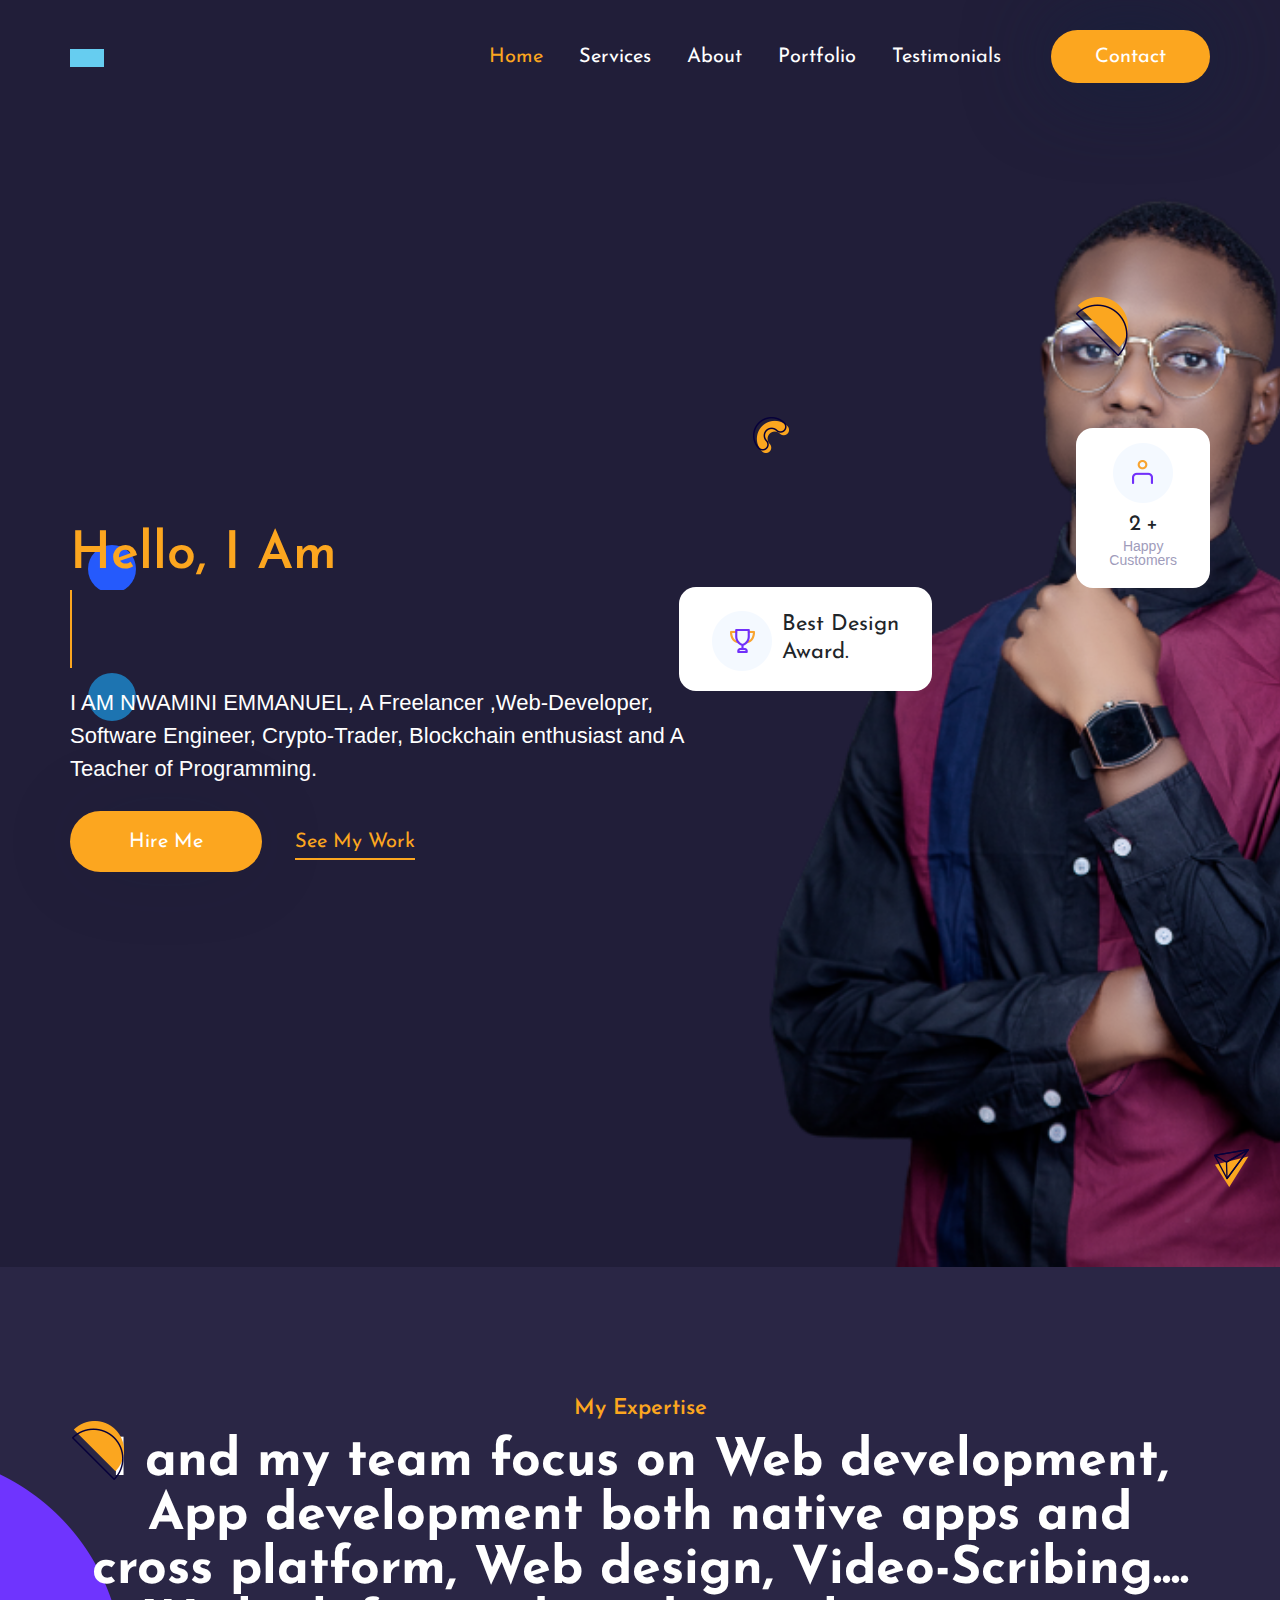
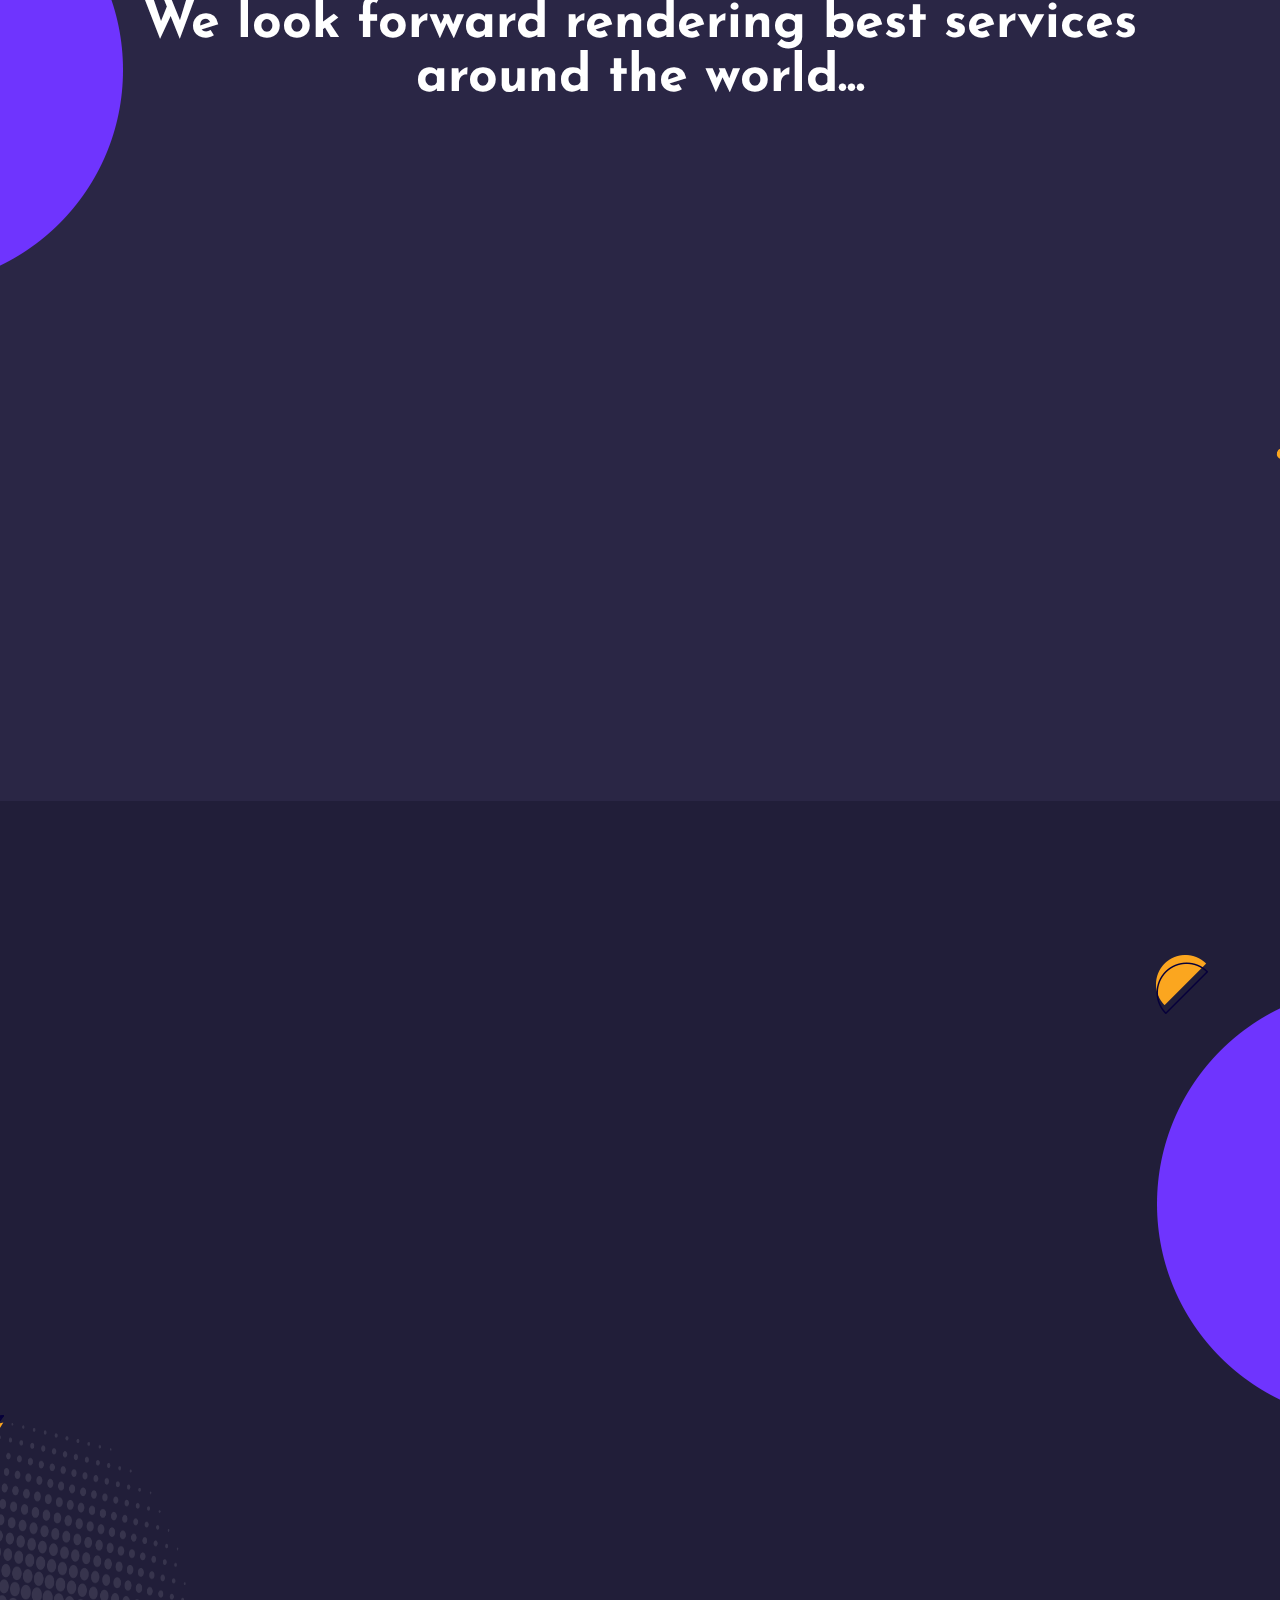
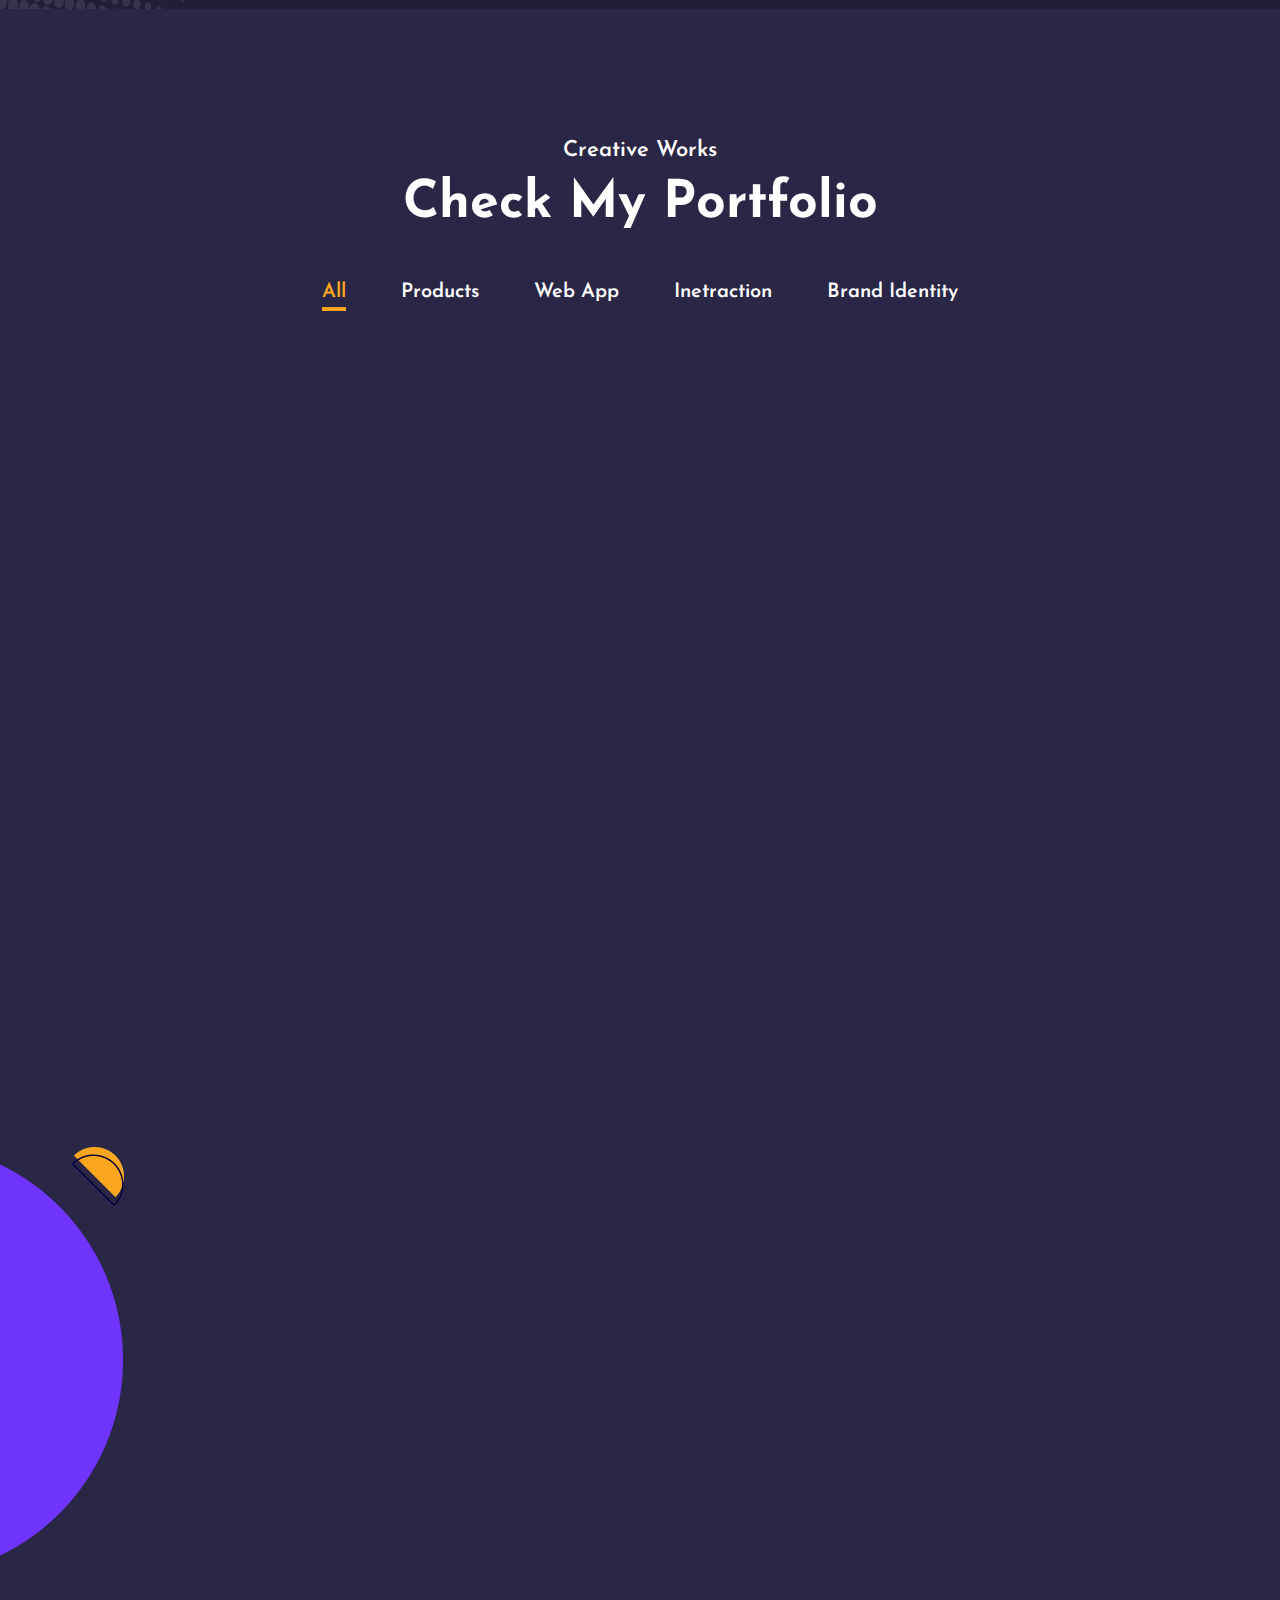
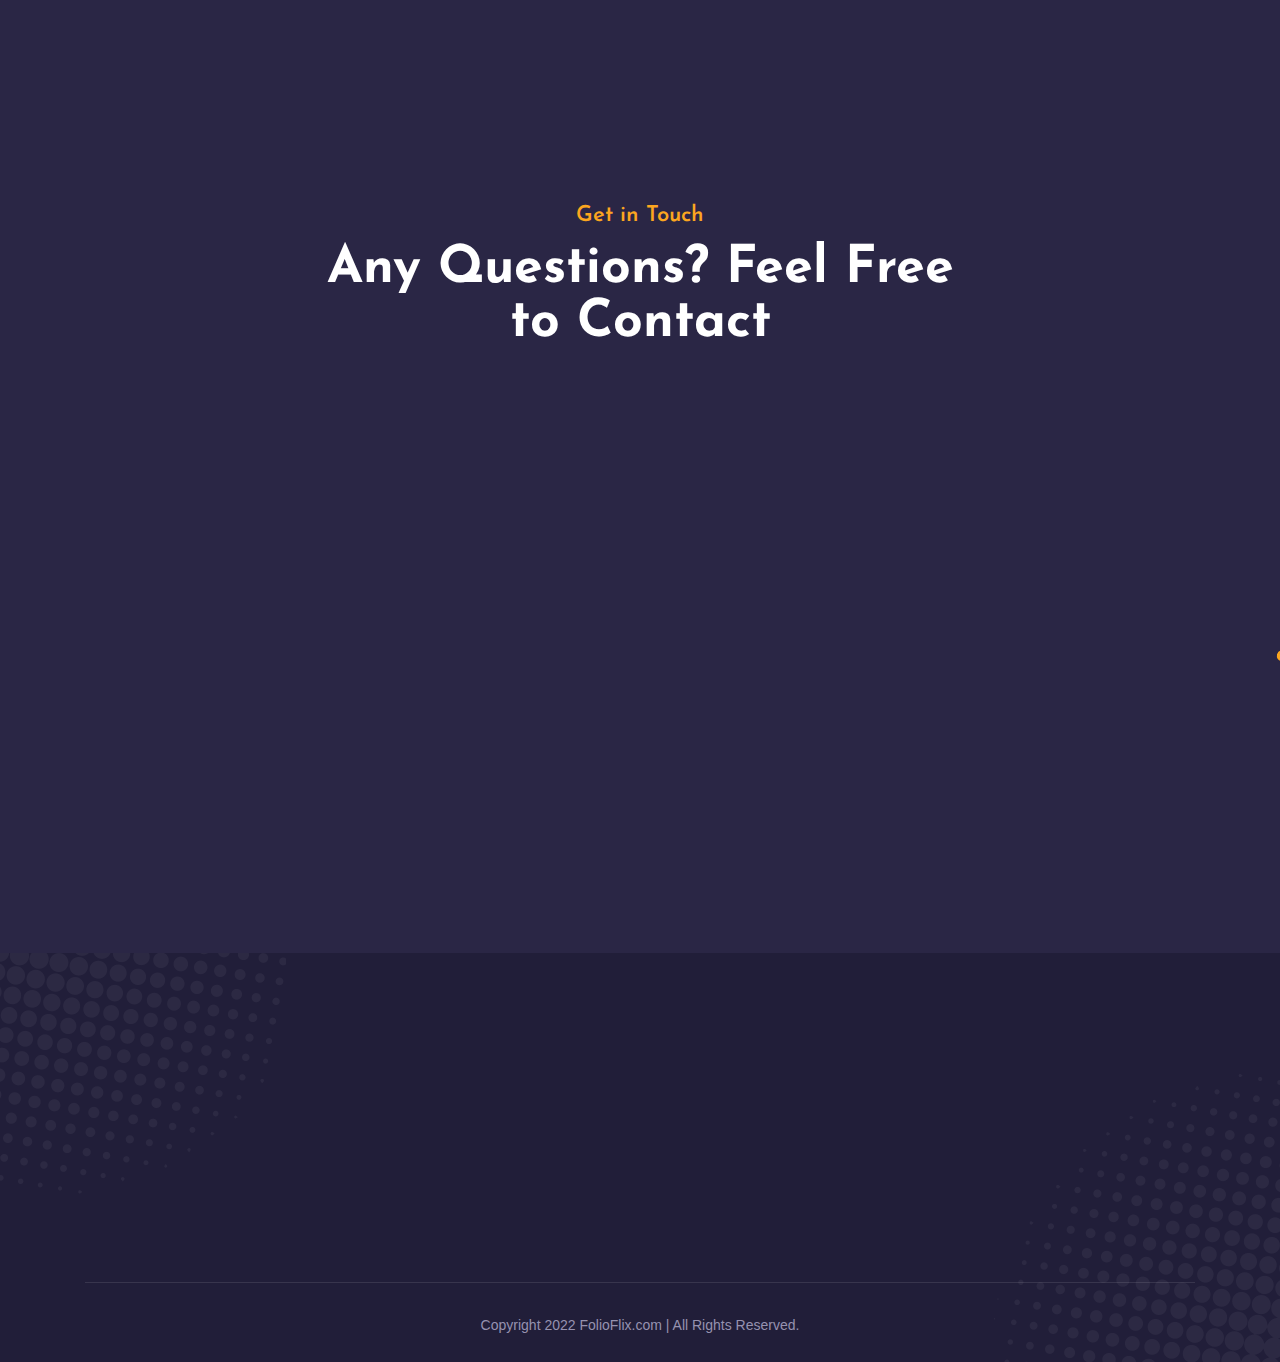
==== commit a21a854d: "added" ====
--- a/html.designingmedia.com/folioflix-dark/index.html
+++ b/html.designingmedia.com/folioflix-dark/index.html
@@ -91,7 +91,7 @@
                 <li class="">
                   <a href="https://www.behance.net/"
                     ><i
-                      class="fab fa-behance d-flex align-items-center justify-content-center"
+                      class="fab fa-instagram d-flex align-items-center justify-content-center"
                     ></i
                   ></a>
                 </li>
@@ -678,14 +678,10 @@
                     </figure>
                     <div class="testimonials-inner-content">
                       <p>
-                        Quisruam est, qui dolorem ipsum quia dolor sit amet,
-                        consecteaur aeci velit, sed quia non numquam eius modi
-                        tempora incidunt ut lao magnam aliquam quaerat
-                        voluptatem reprehenderit in voluptate cillum dolore eu
-                        fugiat nulla pariatur maxime...
+                        Emmanuel is a very talented developer. He solves problems on web and he is very good at what he does. He brings ideals to real life problems,  good developer very pleasant to work with. He is very good at what he does and is always willing to help out and answer any questions that may arise...
                       </p>
-                      <span class="d-block auther-name">Kevin Andrew</span>
-                      <span class="d-block">CEO of the company</span>
+                      <span class="d-block auther-name">Evan David</span>
+                      <span class="d-block">Gesthemane adoration Evangelist</span>
                     </div>
                   </div>
                 </div>
@@ -702,14 +698,10 @@
                     </figure>
                     <div class="testimonials-inner-content">
                       <p>
-                        Quisruam est, qui dolorem ipsum quia dolor sit amet,
-                        consecteaur aeci velit, sed quia non numquam eius modi
-                        tempora incidunt ut lao magnam aliquam quaerat
-                        voluptatem reprehenderit in voluptate cillum dolore eu
-                        fugiat nulla pariatur maxime...
+                        Nwamini is a very dedicated developer.His paasionate about web development and he is very good, he learns very fast and made problem solving easy, Working with Emmanuel on a project was very interesting bringing my UI design to life .
                       </p>
-                      <span class="d-block auther-name">Kevin Andrew</span>
-                      <span class="d-block">CEO of the company</span>
+                      <span class="d-block auther-name">Aleke Joshua</span>
+                      <span class="d-block">UI UX designer</span>
                     </div>
                   </div>
                 </div>
@@ -726,14 +718,10 @@
                     </figure>
                     <div class="testimonials-inner-content">
                       <p>
-                        Quisruam est, qui dolorem ipsum quia dolor sit amet,
-                        consecteaur aeci velit, sed quia non numquam eius modi
-                        tempora incidunt ut lao magnam aliquam quaerat
-                        voluptatem reprehenderit in voluptate cillum dolore eu
-                        fugiat nulla pariatur maxime...
+                        Emmanuel is a talented developer letting him develop my music and portfolio website is the best descion have ever made,The interfaces  are lovely and the website is very clean and well structured for easy opertion by users.
                       </p>
-                      <span class="d-block auther-name">Kevin Andrew</span>
-                      <span class="d-block">CEO of the company</span>
+                      <span class="d-block auther-name">Oluwaferanmi Sunday</span>
+                      <span class="d-block">Musician,Songwrite,Artist</span>
                     </div>
                   </div>
                 </div>
@@ -767,7 +755,7 @@
     </section>
     <!-- tastimonials section -->
     <!-- blog section -->
-    <section
+    <!-- <section
       class="w-100 float-left blog-con padding-top padding-bottom position-relative"
       id="blog"
     >
@@ -876,7 +864,7 @@
           </div>
         </div>
       </div>
-    </section>
+    </section> -->
     <!-- blog section -->
     <!-- form section -->
     <section
@@ -1049,7 +1037,7 @@
                 <a href="#service-con">Services</a>
               </li>
               <li class="d-inline-block"><a href="#Portfolio">Portfolio</a></li>
-              <li class="d-inline-block"><a href="#testimonials">Blog</a></li>
+              <!-- <li class="d-inline-block"><a href="#testimonials">Blog</a></li> -->
               <li class="d-inline-block pr-0">
                 <a href="#Contact">Contact</a>
               </li>
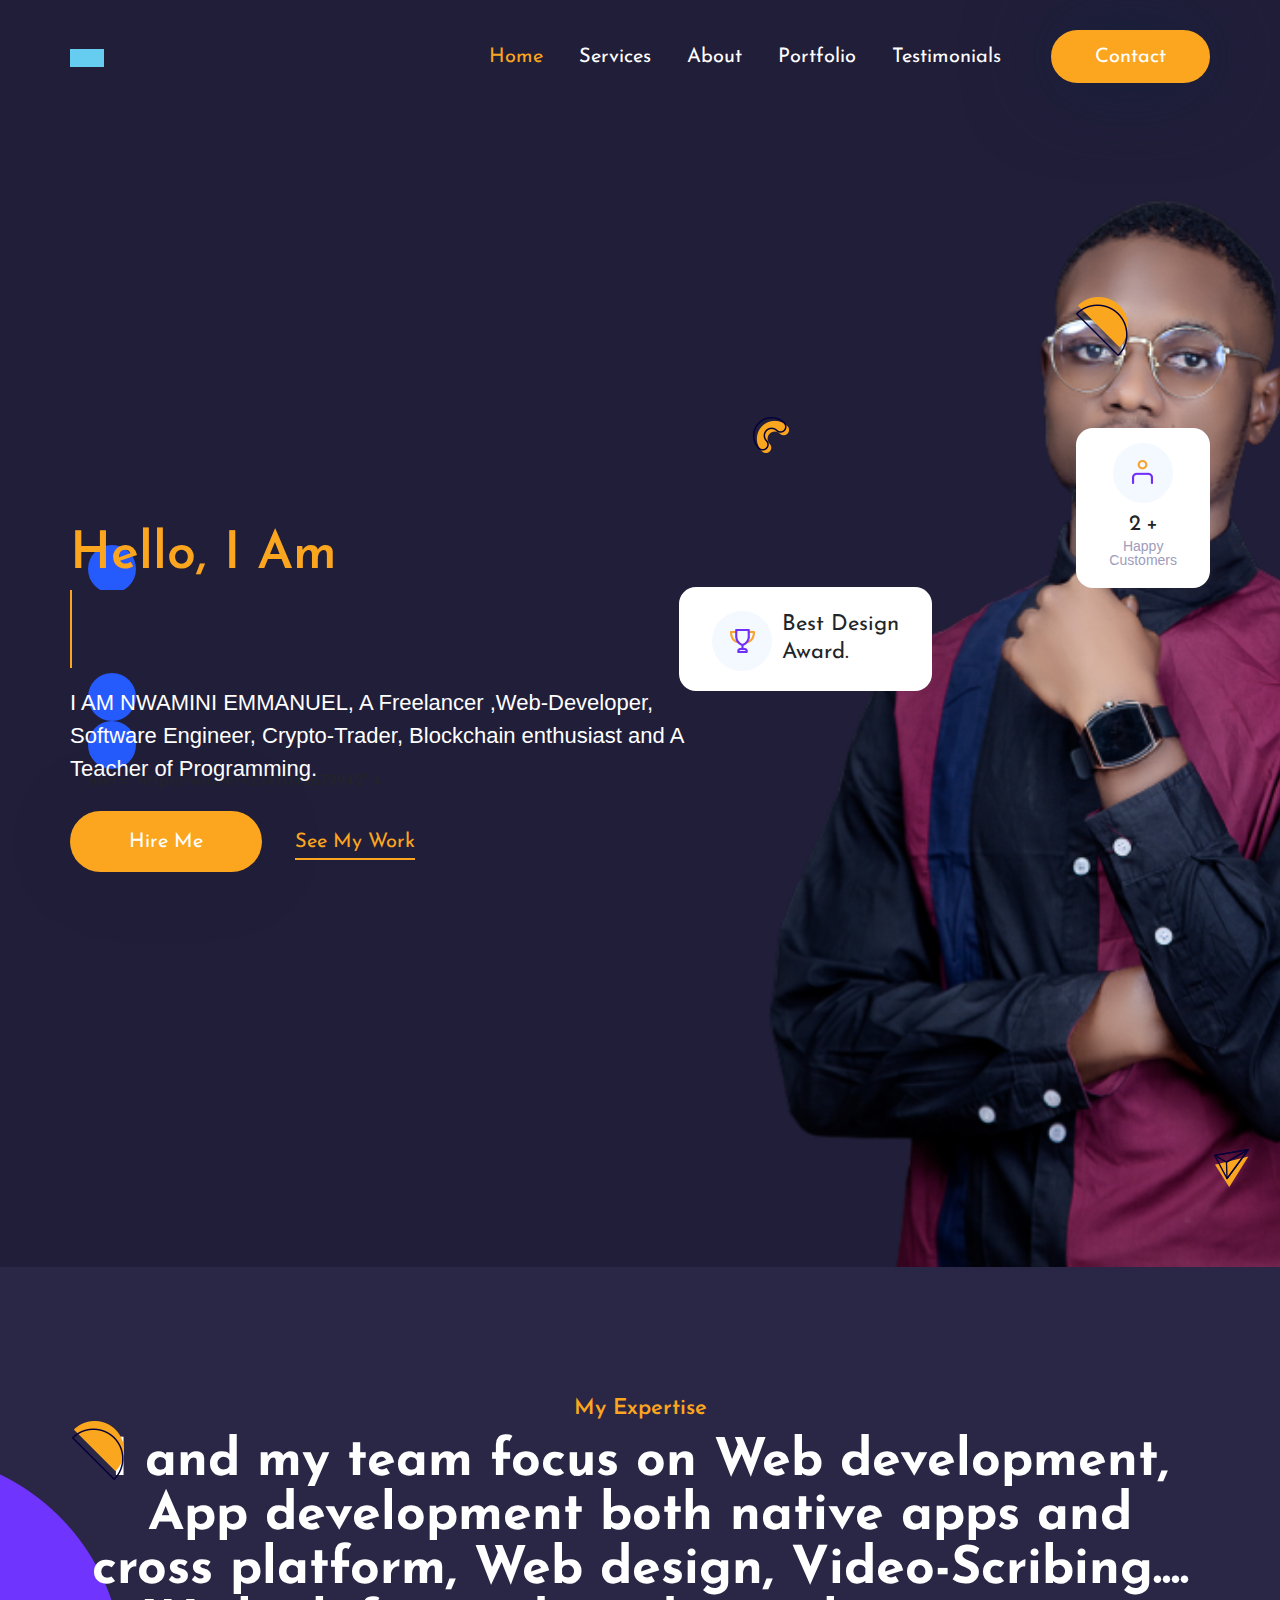
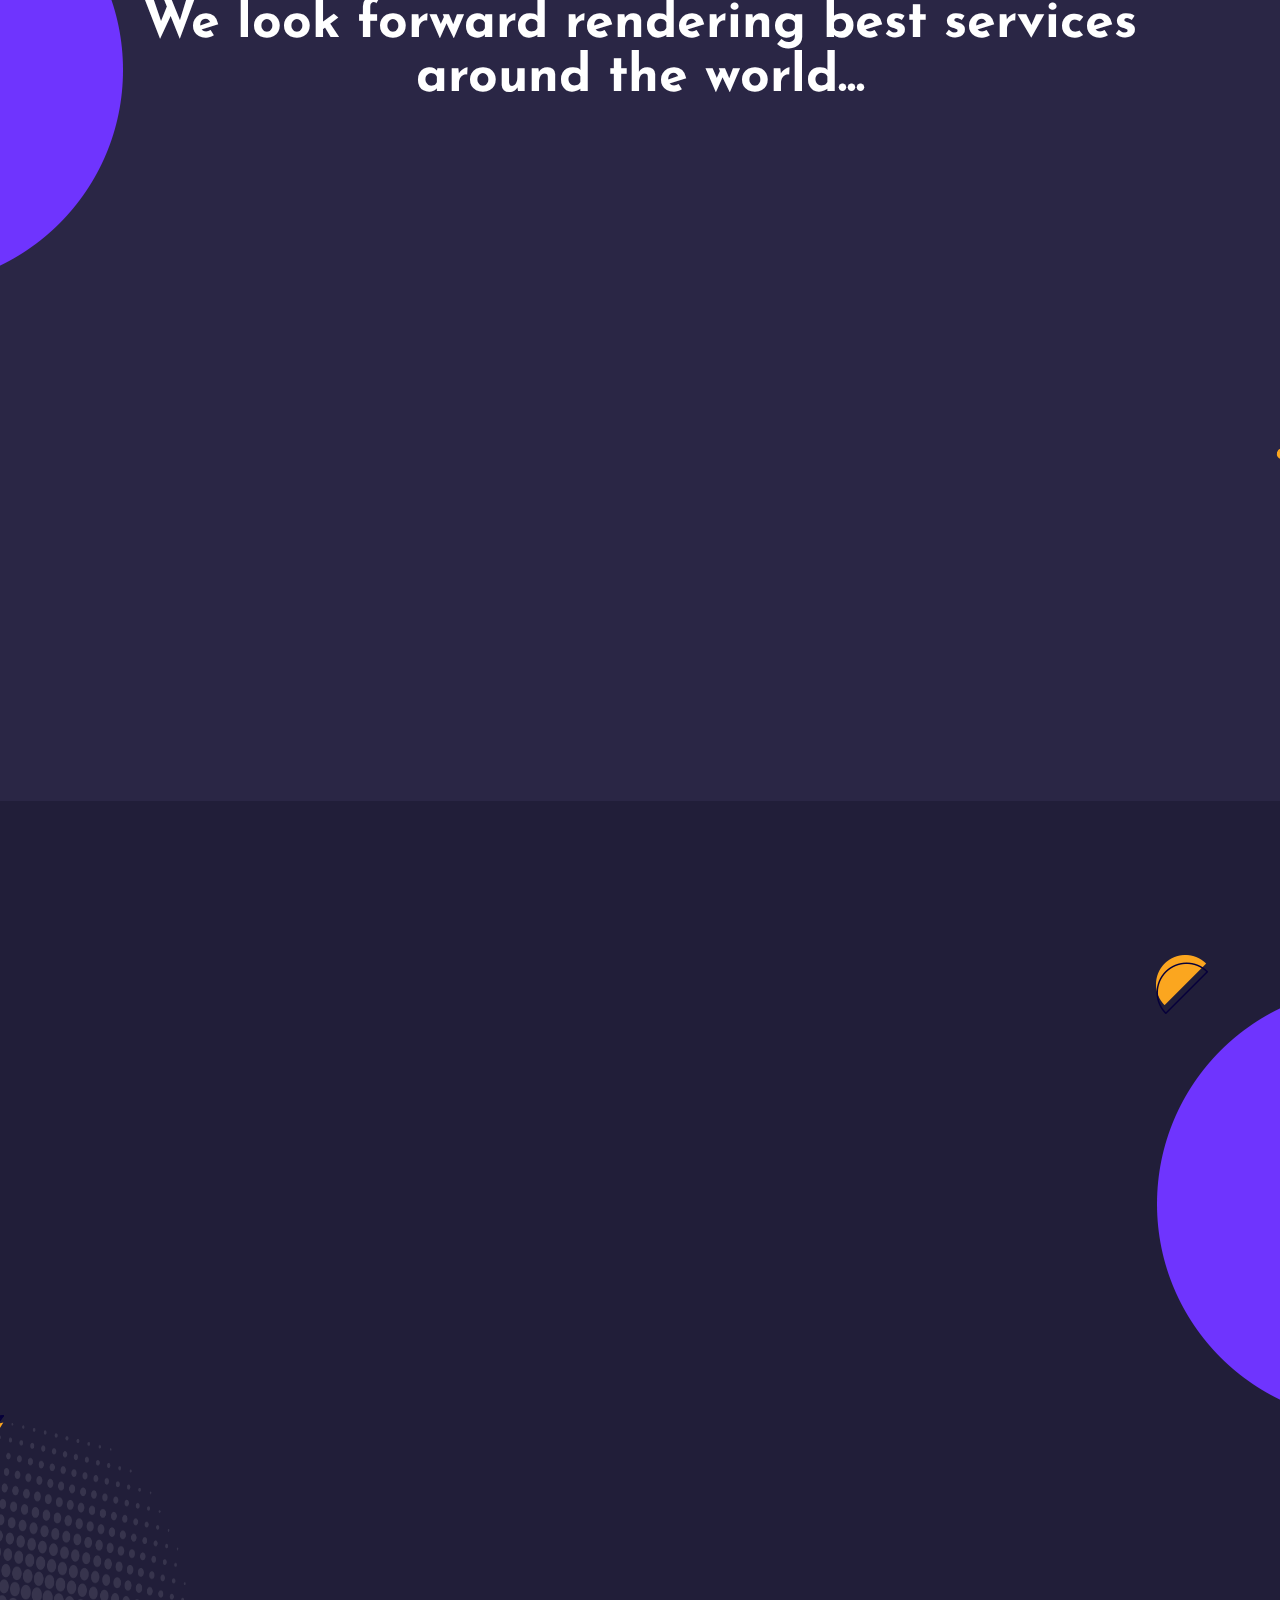
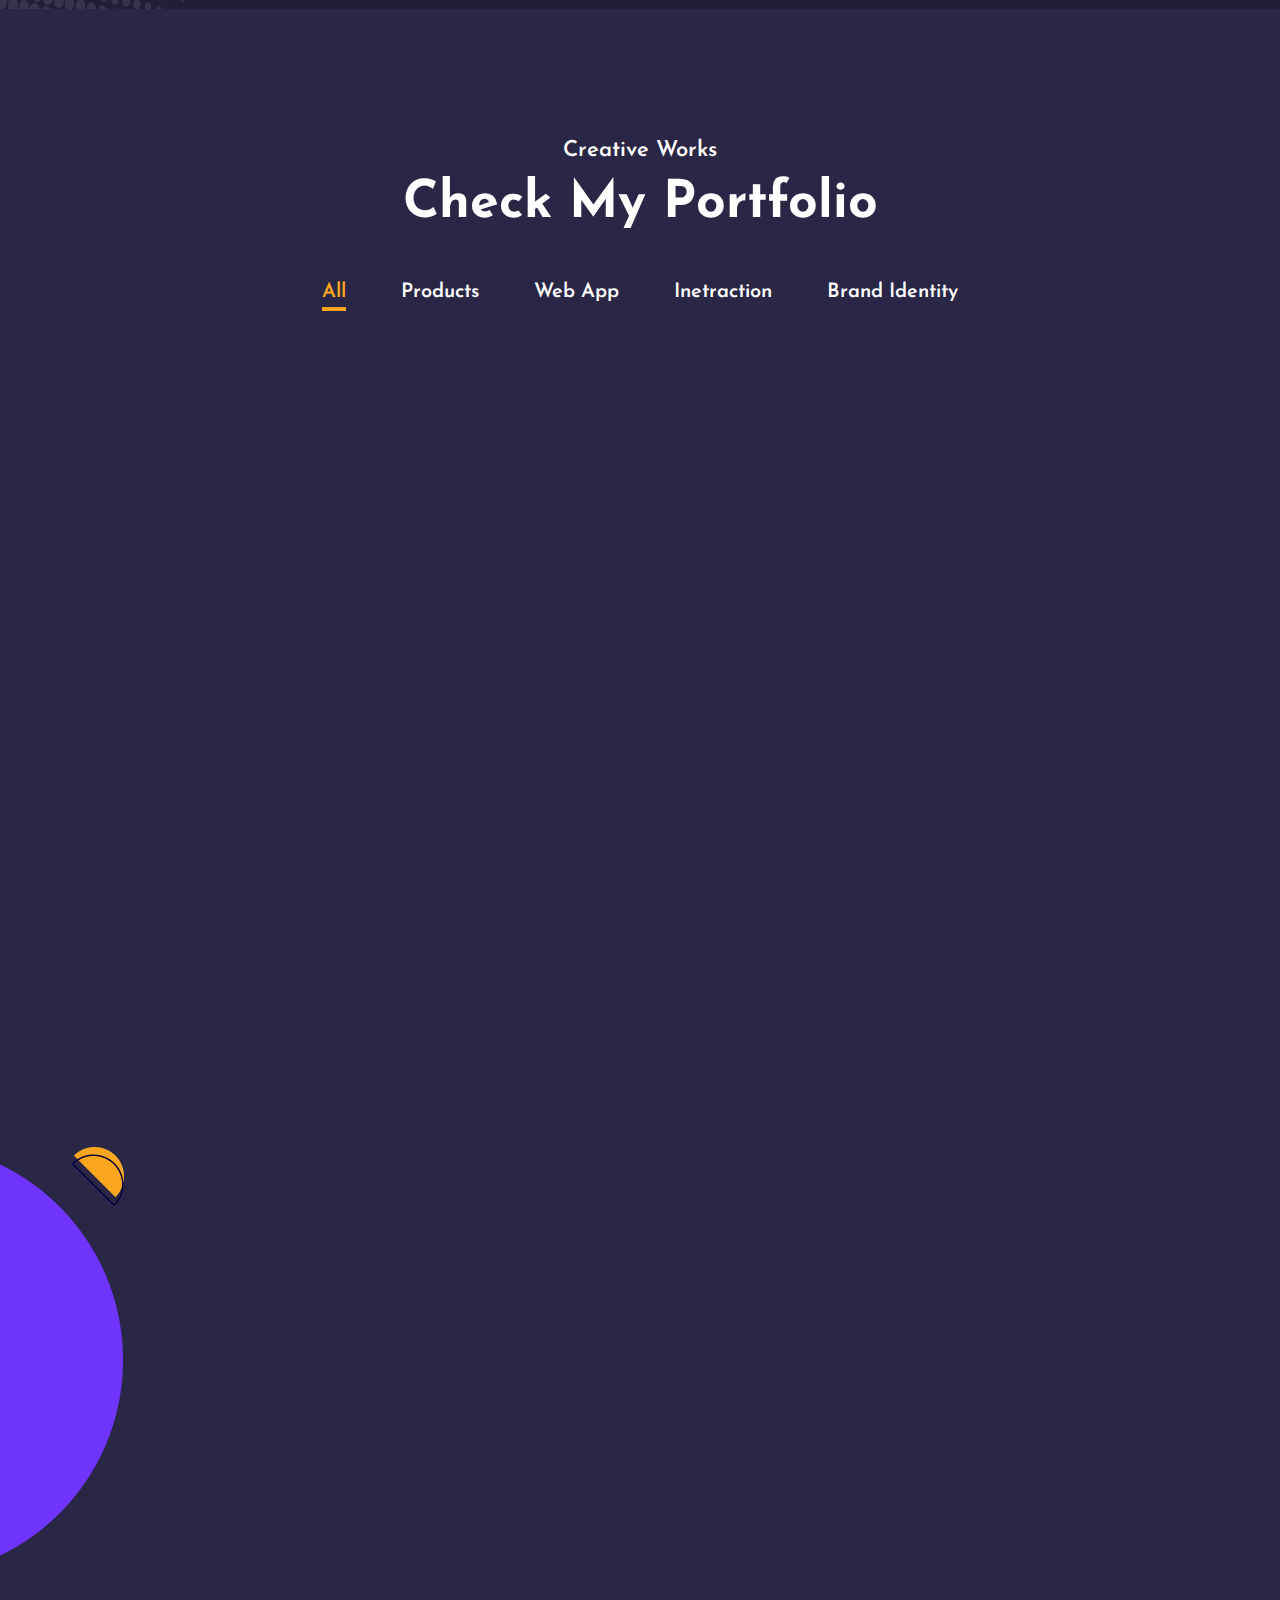
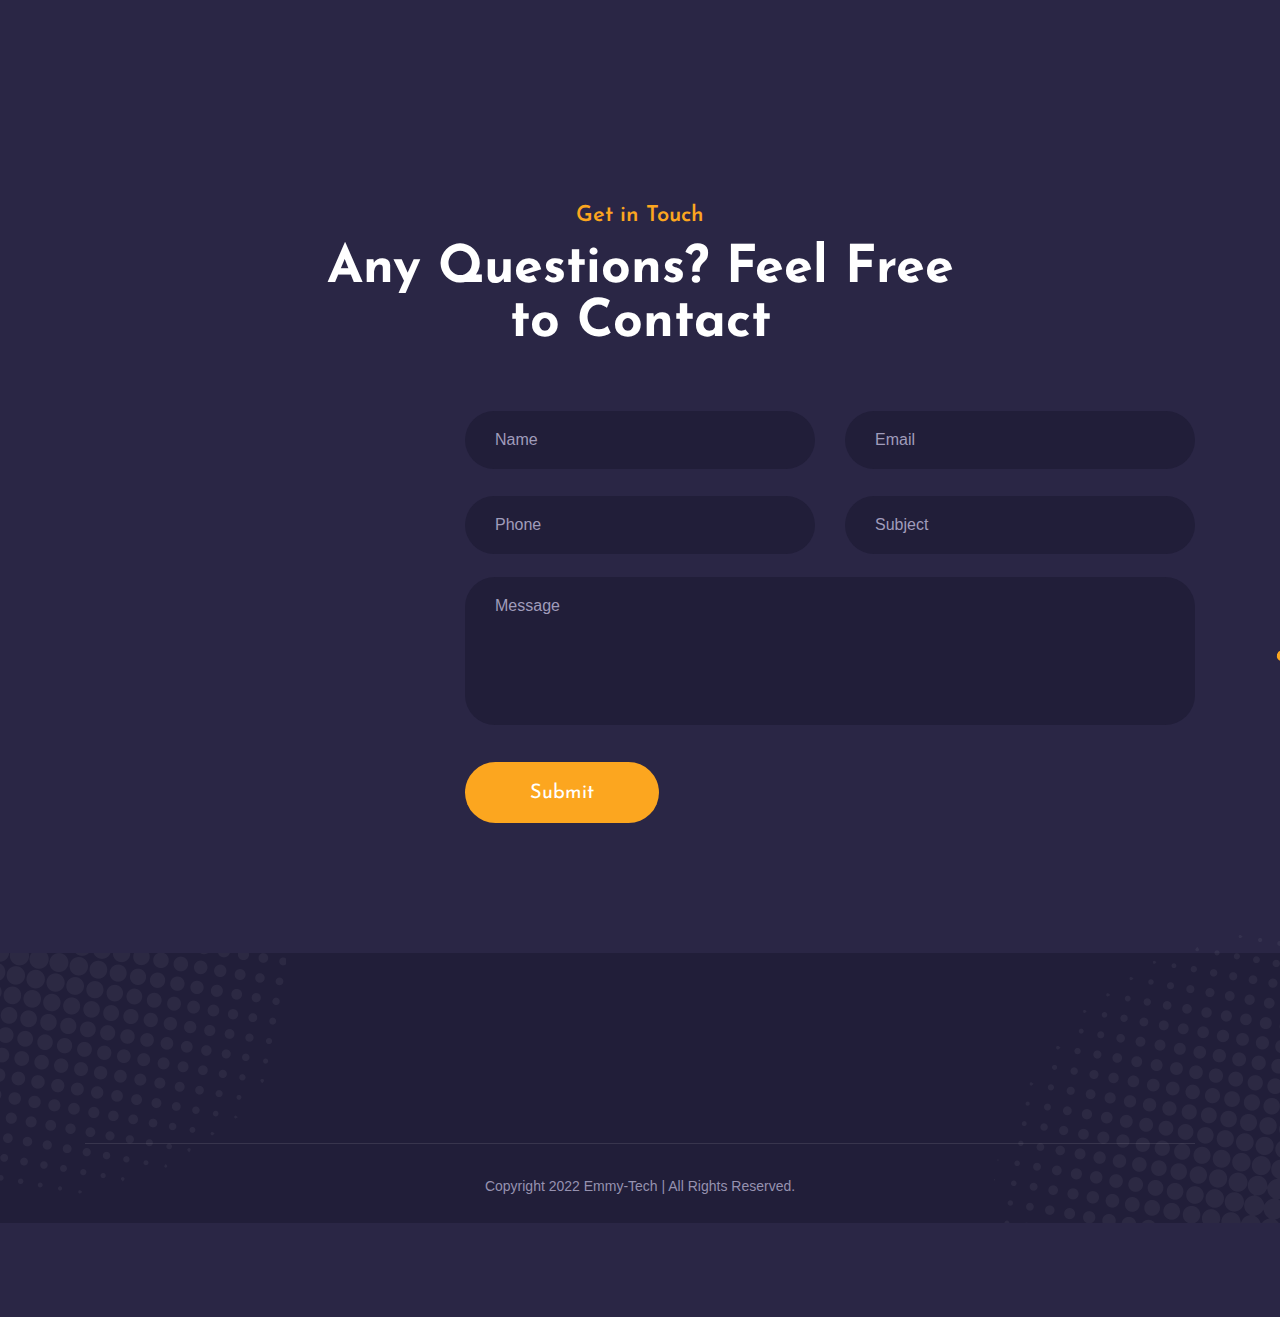
==== commit a5ffa085: "added" ====
--- a/html.designingmedia.com/folioflix-dark/index.html
+++ b/html.designingmedia.com/folioflix-dark/index.html
@@ -15,7 +15,7 @@
     <link rel="stylesheet" href="assets/css/super-classes.css" />
     <link rel="stylesheet" href="assets/css/style.css" />
     <link rel="stylesheet" href="assets/css/mobile.css" />
-    <title>Folio flix | Home</title>
+    <title>Emmy site | Home</title>
   </head>
   <body>
     <!---header-and-banner-section-->
@@ -89,26 +89,41 @@
             <div class="footer-social-icon banner-social-icon mb-0">
               <ul class="mb-0 list-unstyled">
                 <li class="">
-                  <a href="https://www.behance.net/"
+                  <a  href="https://instagram.com/nwaminiemmy"
                     ><i
                       class="fab fa-instagram d-flex align-items-center justify-content-center"
                     ></i
                   ></a>
                 </li>
                 <li class="mt-3 mb-3">
-                  <a href="https://dribbble.com/"
+                  <a  href="https://twitter.com/onyedicach"
                     ><i
-                      class="fab fa-dribbble d-flex align-items-center justify-content-center ml-0 mr-0"
+                      class="fab fa-twitter d-flex align-items-center justify-content-center ml-0 mr-0"
                     ></i
                   ></a>
                 </li>
                 <li class="">
-                  <a href="https://www.linkedin.com/"
+                  <a href="https://www.linkedin.com/in/emmanuel-godwin-a21081215?lipi=urn%3Ali%3Apage%3Ad_flagship3_profile_view_base_contact_details%3BNxacVc4PTFuG5iak6zwyxQ%3D%3D"
                     ><i
                       class="fab fa-linkedin-in d-flex align-items-center justify-content-center"
                     ></i
                   ></a>
                 </li>
+                <li class="">
+                  <a  href="https://www.facebook.com/emmanuel.nwamini.773/"
+                    ><i
+                      class="fab fa-facebook d-flex align-items-center justify-content-center"
+                    ></i
+                  ></a>
+                </li>
+
+                  <li class="">
+                     href=" https://wa.me/+2347042679942"
+                     ><i
+                        class="fab fa-whatsapp d-flex align-items-center justify-content-center"
+                        ></i
+                        ></a>
+
               </ul>
             </div>
             <div class="banner-con text-lg-left text-center">
@@ -899,7 +914,7 @@
                     <div class="contact-information-content">
                       <h5>Address:</h5>
                       <p class="mb-0">
-                        121 King Street Melbourne, 3000, Australia
+                        No 25, Udensi Street Abakaliki, Ebonyi State..
                       </p>
                     </div>
                   </li>
@@ -915,8 +930,8 @@
                     </figure>
                     <div class="contact-information-content">
                       <h5>Email:</h5>
-                      <p class="mb-0">Info@folioflix.com</p>
-                      <p class="mb-0">folioflix@gmail.com</p>
+                  <p class="mb-0">emmanuelgodwin558@gmail.com</p>
+                      <p class="mb-0"></p>
                     </div>
                   </li>
                   <li class="mb-0">
@@ -931,8 +946,8 @@
                     </figure>
                     <div class="contact-information-content">
                       <h5>Phone:</h5>
-                      <p class="mb-0">+61 3 8376 6284</p>
-                      <p class="mb-0">+800 2345 6789</p>
+                      <p class="mb-0">+234 7042679942</p>
+                      <p class="mb-0">+234 9059565389</p>
                     </div>
                   </li>
                 </ul>
@@ -941,11 +956,8 @@
             <div class="col-lg-8">
               <div id="form_result"></div>
 
-              <form
-                id="contactpage"
-                method="POST"
-                class="contact-form wow slideInRight text-lg-left text-center"
-              >
+              <form action="https://formsubmit.co/emmanuelgodwin558@gmail.com" method="POST" class="contact-form">
+
                 <div class="row">
                   <div class="col-lg-6 col-md-6">
                     <div class="form-group mb-0">
@@ -1022,7 +1034,7 @@
         <div class="weight-footer-content text-center wow fadeInUp">
           <figure class="">
             <img
-              src="assets/image/footer-logo.png"
+              src="assets/image/fv.png"
               alt="footer-logo"
               class="img-fluid"
             />
@@ -1043,35 +1055,50 @@
               </li>
             </ul>
           </div>
-          <div class="footer-social-icon">
-            <ul class="mb-0">
-              <li class="d-inline-block">
-                <a href="https://www.behance.net/"
+          <div class="footer-social-icon banner-social-icon mb-0">
+            <ul class="mb-0 list-unstyled">
+              <li class="">
+                <a  href="https://instagram.com/nwaminiemmy"
                   ><i
-                    class="fab fa-behance d-flex align-items-center justify-content-center"
+                    class="fab fa-instagram d-flex align-items-center justify-content-center"
                   ></i
                 ></a>
               </li>
-              <li class="d-inline-block">
-                <a href="https://dribbble.com/"
+              <li class="mt-3 mb-3">
+                <a  href="https://twitter.com/onyedicach"
                   ><i
-                    class="fab fa-dribbble d-flex align-items-center justify-content-center"
+                    class="fab fa-twitter d-flex align-items-center justify-content-center ml-0 mr-0"
                   ></i
                 ></a>
               </li>
-              <li class="d-inline-block">
-                <a href="https://www.linkedin.com/"
+              <li class="">
+                <a href="https://www.linkedin.com/in/emmanuel-godwin-a21081215?lipi=urn%3Ali%3Apage%3Ad_flagship3_profile_view_base_contact_details%3BNxacVc4PTFuG5iak6zwyxQ%3D%3D"
                   ><i
                     class="fab fa-linkedin-in d-flex align-items-center justify-content-center"
                   ></i
                 ></a>
               </li>
+              <li class="">
+                <a  href="https://www.facebook.com/emmanuel.nwamini.773/"
+                  ><i
+                    class="fab fa-facebook d-flex align-items-center justify-content-center"
+                  ></i
+                ></a>
+              </li>
+
+                <li class="">
+                   href=" https://wa.me/+2347042679942"
+                   ><i
+                      class="fab fa-whatsapp d-flex align-items-center justify-content-center"
+                      ></i
+                      ></a>
+
             </ul>
           </div>
         </div>
         <div class="copy-right-content text-center">
           <p class="mb-0">
-            Copyright 2022 FolioFlix.com | All Rights Reserved.
+            Copyright 2022 Emmy-Tech | All Rights Reserved.
           </p>
         </div>
       </div>
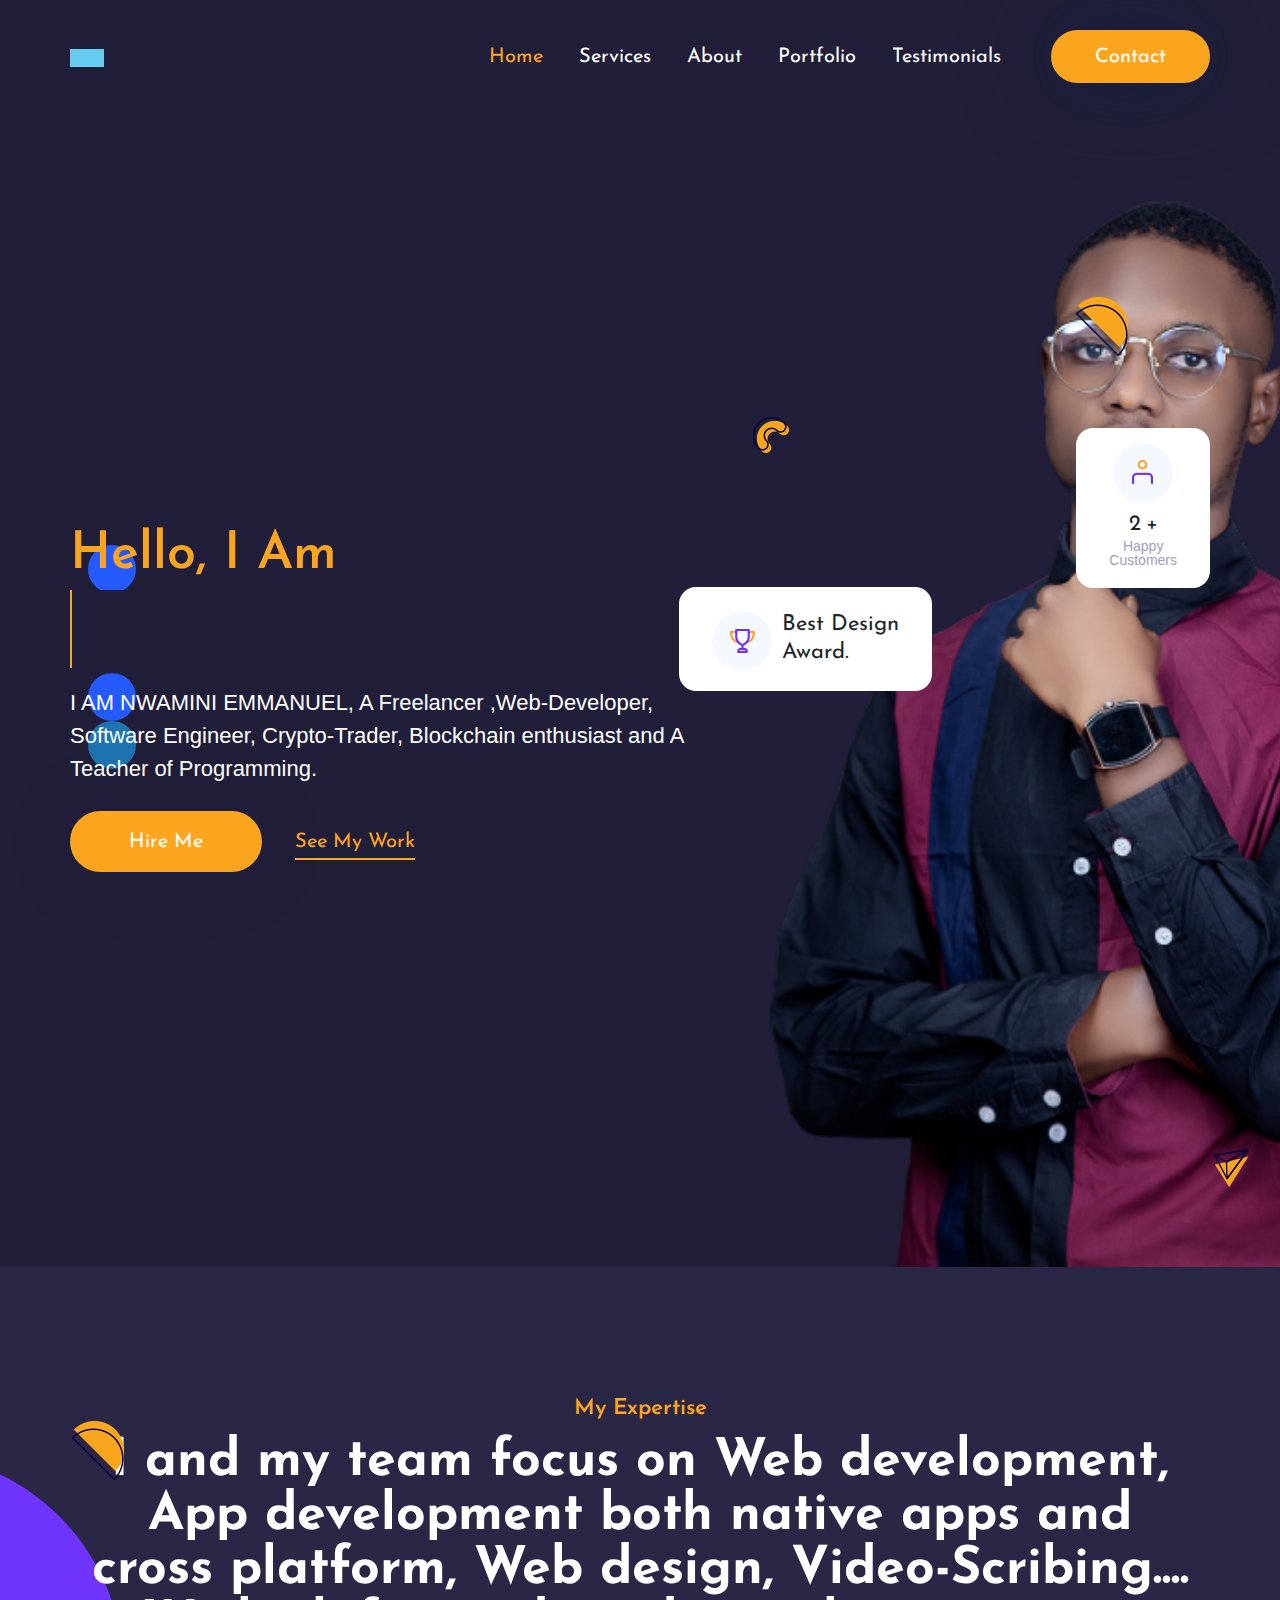
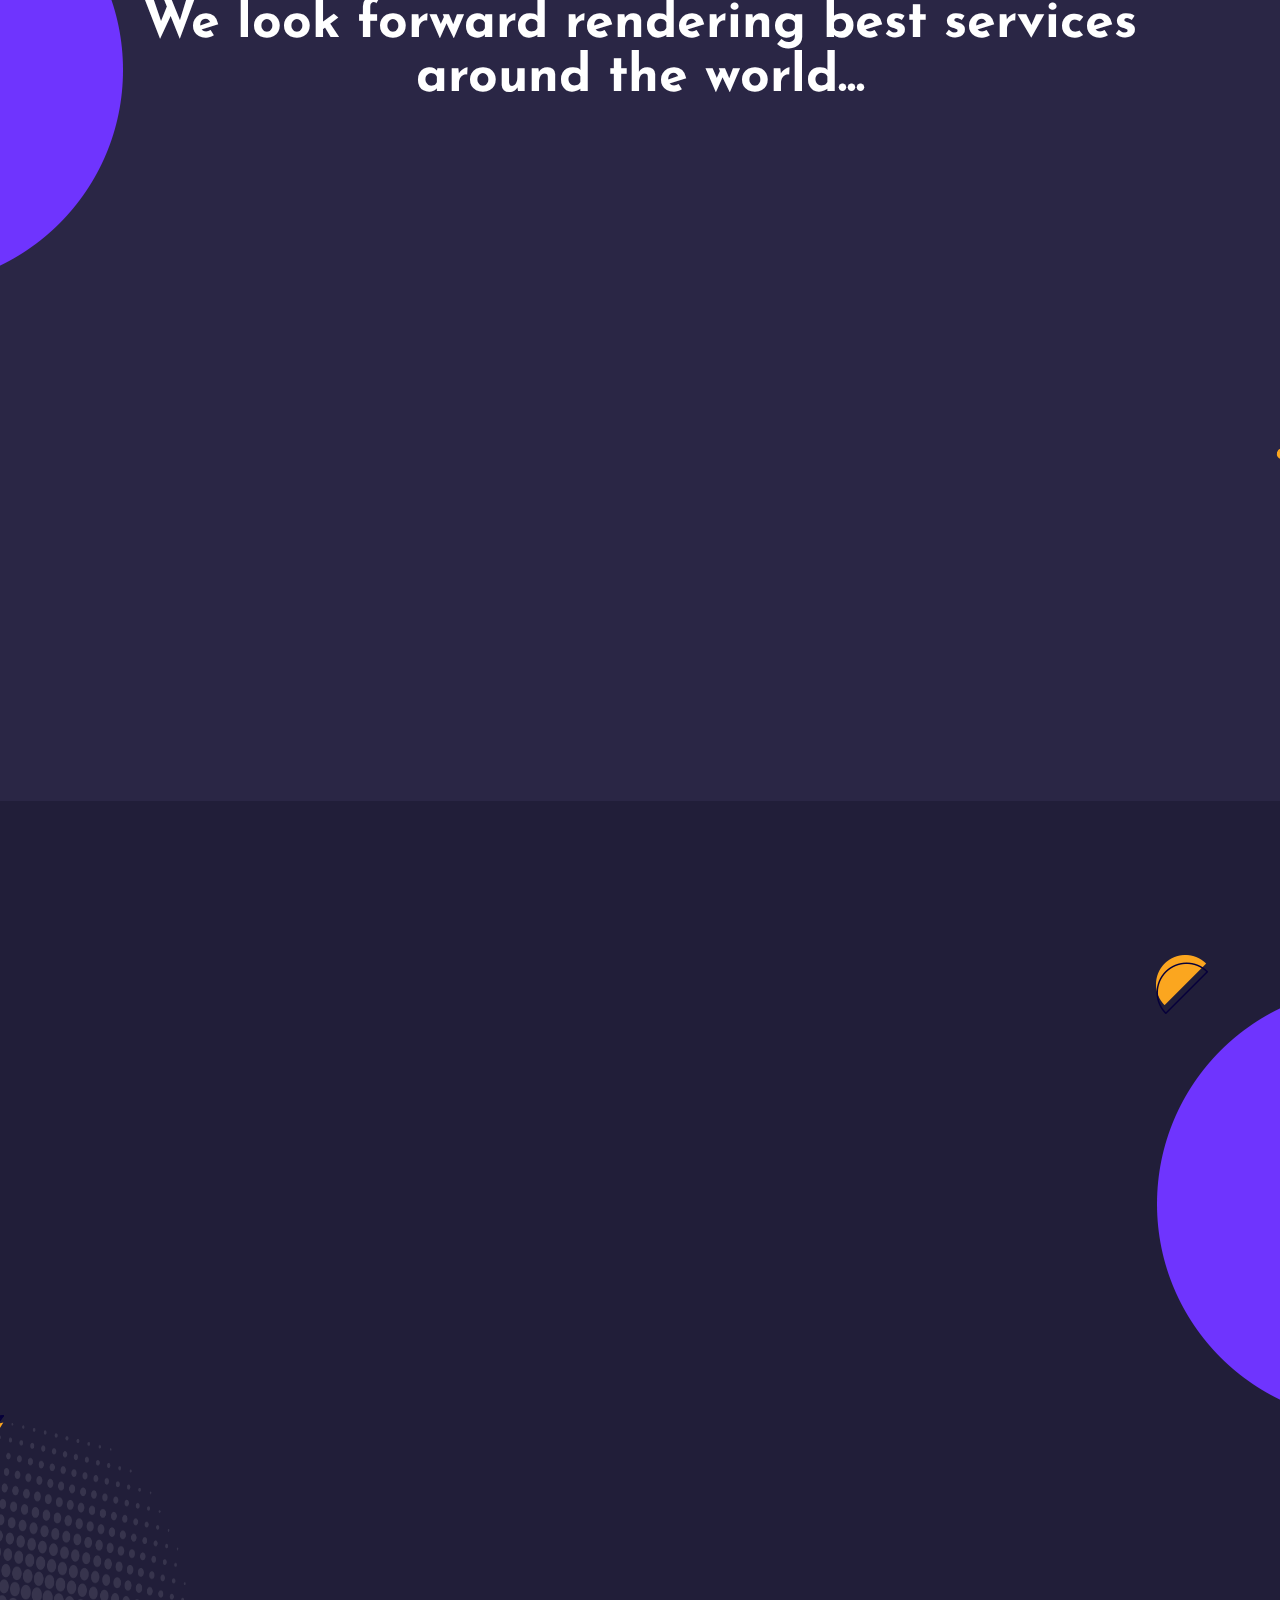
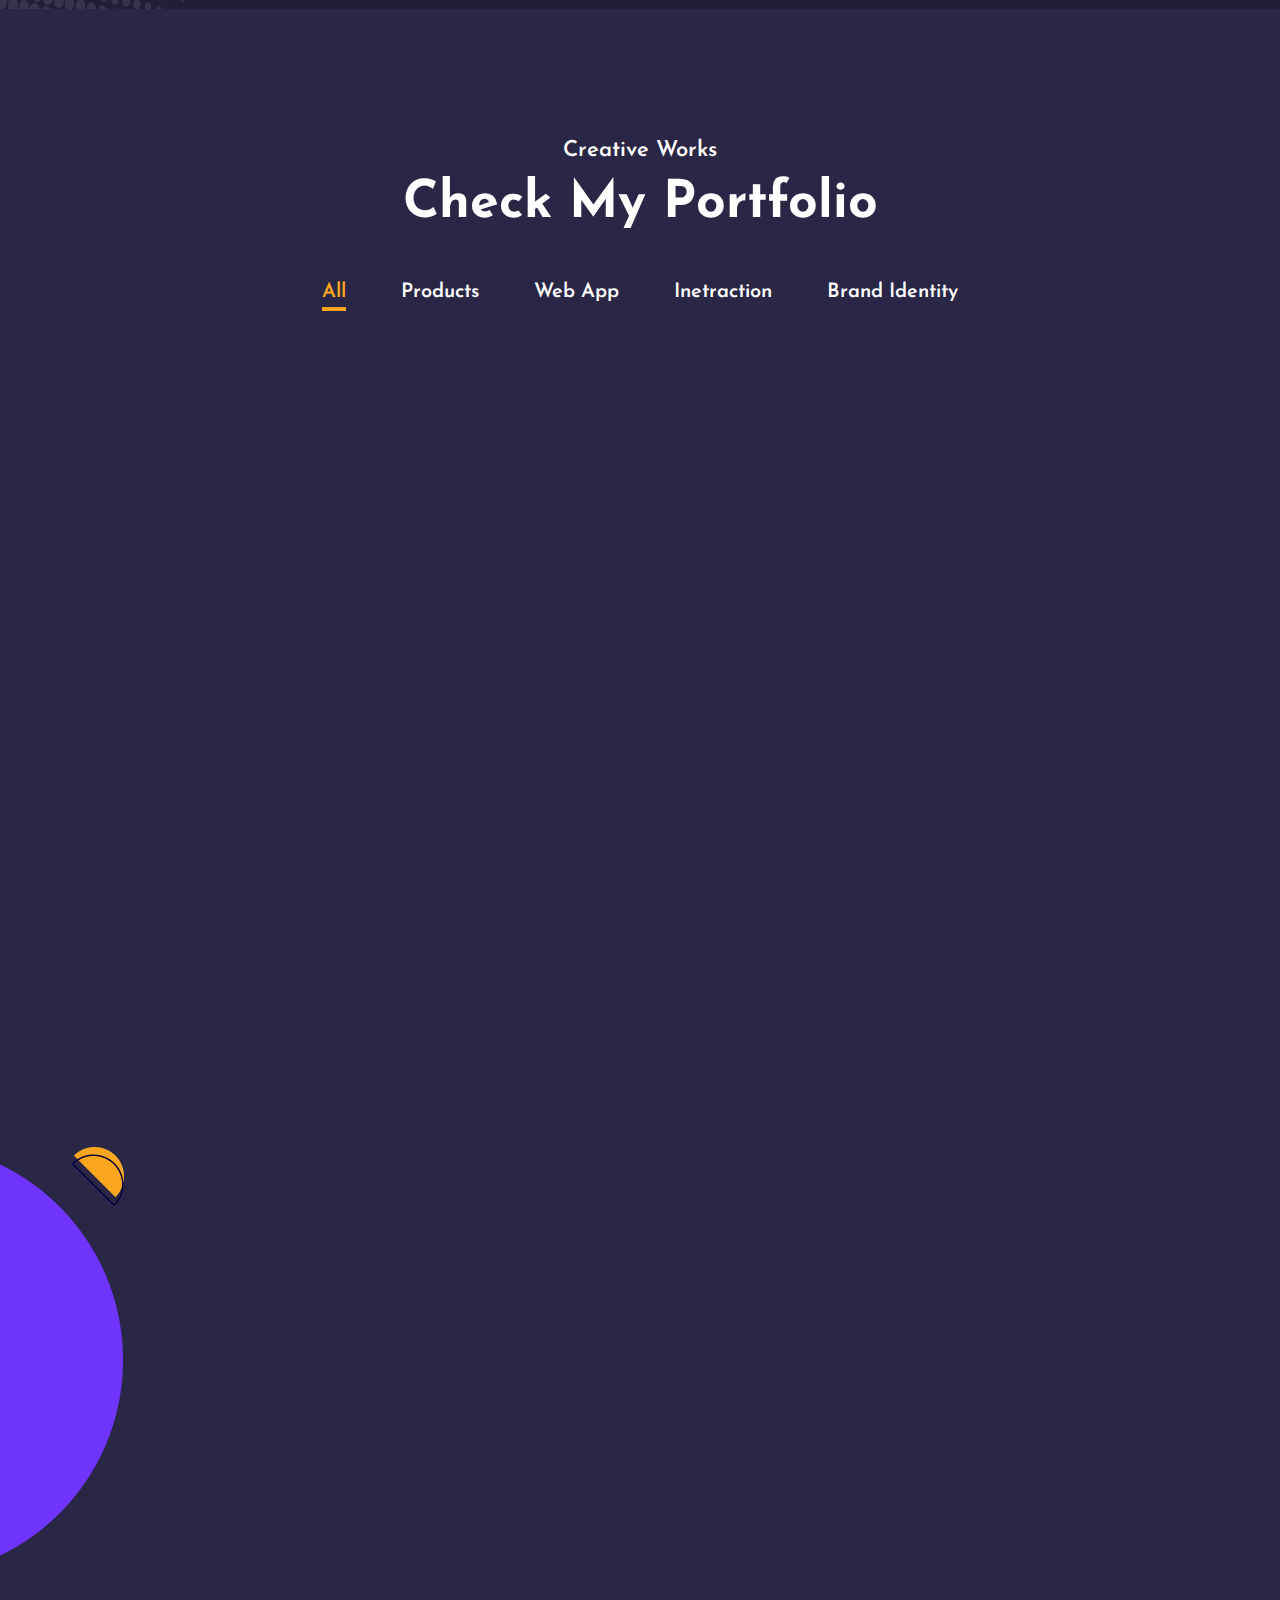
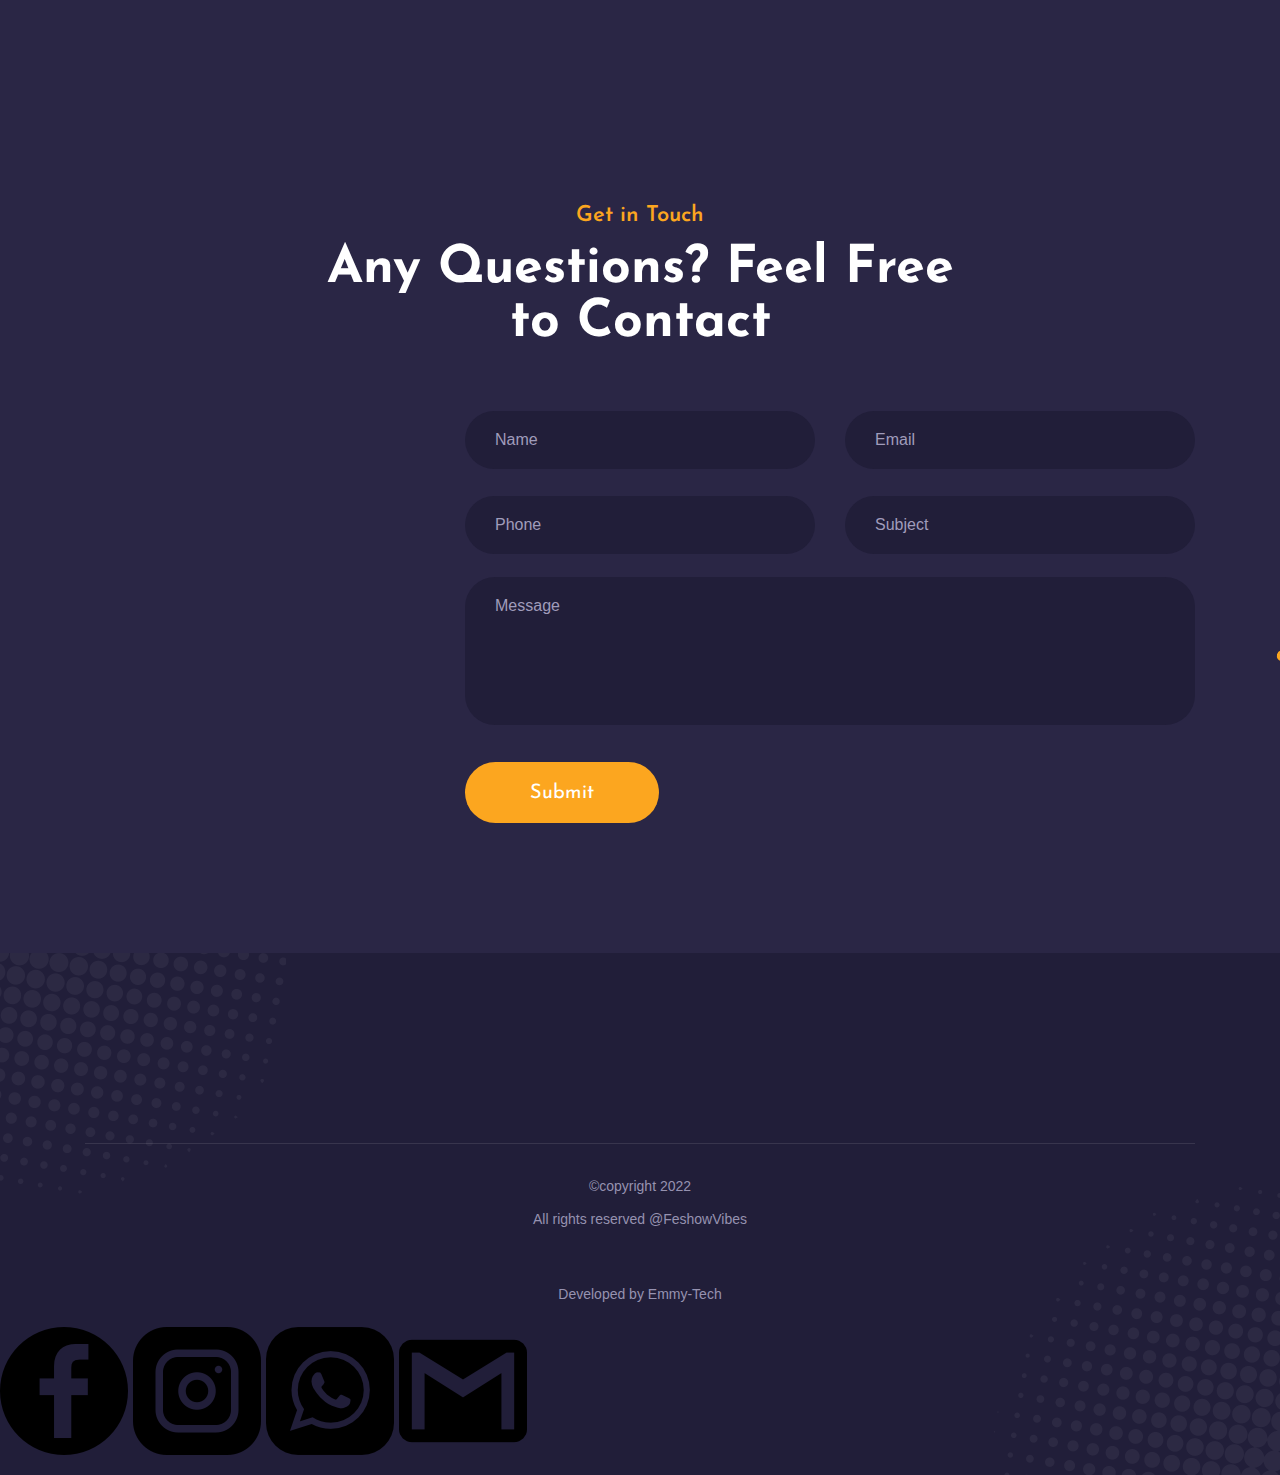
==== commit 162b0c1c: "added" ====
--- a/html.designingmedia.com/folioflix-dark/index.html
+++ b/html.designingmedia.com/folioflix-dark/index.html
@@ -117,13 +117,6 @@
                   ></a>
                 </li>
 
-                  <li class="">
-                     href=" https://wa.me/+2347042679942"
-                     ><i
-                        class="fab fa-whatsapp d-flex align-items-center justify-content-center"
-                        ></i
-                        ></a>
-
               </ul>
             </div>
             <div class="banner-con text-lg-left text-center">
@@ -145,7 +138,7 @@
                       </p>
                     </div>
                     <div class="banner-btn generic-btn d-inline-block">
-                      <a href="#Contact">Hire Me</a>
+                      <a href="https://wa.me/+2347042679942">Hire Me</a>
                     </div>
                     <a href="#Portfolio" class="See-btn">See My Work</a>
                   </div>
@@ -1097,11 +1090,22 @@
           </div>
         </div>
         <div class="copy-right-content text-center">
-          <p class="mb-0">
-            Copyright 2022 Emmy-Tech | All Rights Reserved.
-          </p>
-        </div>
-      </div>
+         <p style="">&copy;copyright 2022 <br>All rights reserved @FeshowVibes</p>
+         <a href="https://www.linkedin.com/in/emmanuel-godwin-a21081215?lipi=urn%3Ali%3Apage%3Ad_flagship3_profile_view_base_contact_details%3BNxacVc4PTFuG5iak6zwyxQ%3D%3D">
+             <P>Developed by Emmy-Tech</P>
+        </div>
+      </div>
+      <div class="social-media-handle">
+         <a href="https://www.facebook.com/emmanuel.nwamini.773/"> <img src="assets/image/facebook.png" alt="" class="social-icon"> </a>
+         <a  href="https://instagram.com/nwaminiemmy"> <img src="assets/image/insta.png" alt="" class="social-icon"></a>
+             <a href=" https://wa.me/+2347042679942"> <img src="assets/image/whatsapp.png" alt="" class="social-icon"></a>
+         <!-- <img src="asset/image/git.png" alt="" class="social-icon"> <a
+             href="https://github.com/youngemmy5956">github</a> -->
+             <a href="mailto:emmanuelgodwin558@gmail.com"> <img src="assets/image/mail.png" alt="" class="social-icon"></a>
+             <!-- <li> <a href="https://twitter.com/onyedicach"> <img src="assets/image/twitter.png" alt="" class="my-img"></a></li> -->
+               <!-- <a href="https://instagram.com/nwaminiemmy"><img src="assets/images/instagram.png" alt="" class="my-img"> </a> -->
+
+     </div>
     </div>
     <a id="button"></a>
     <div
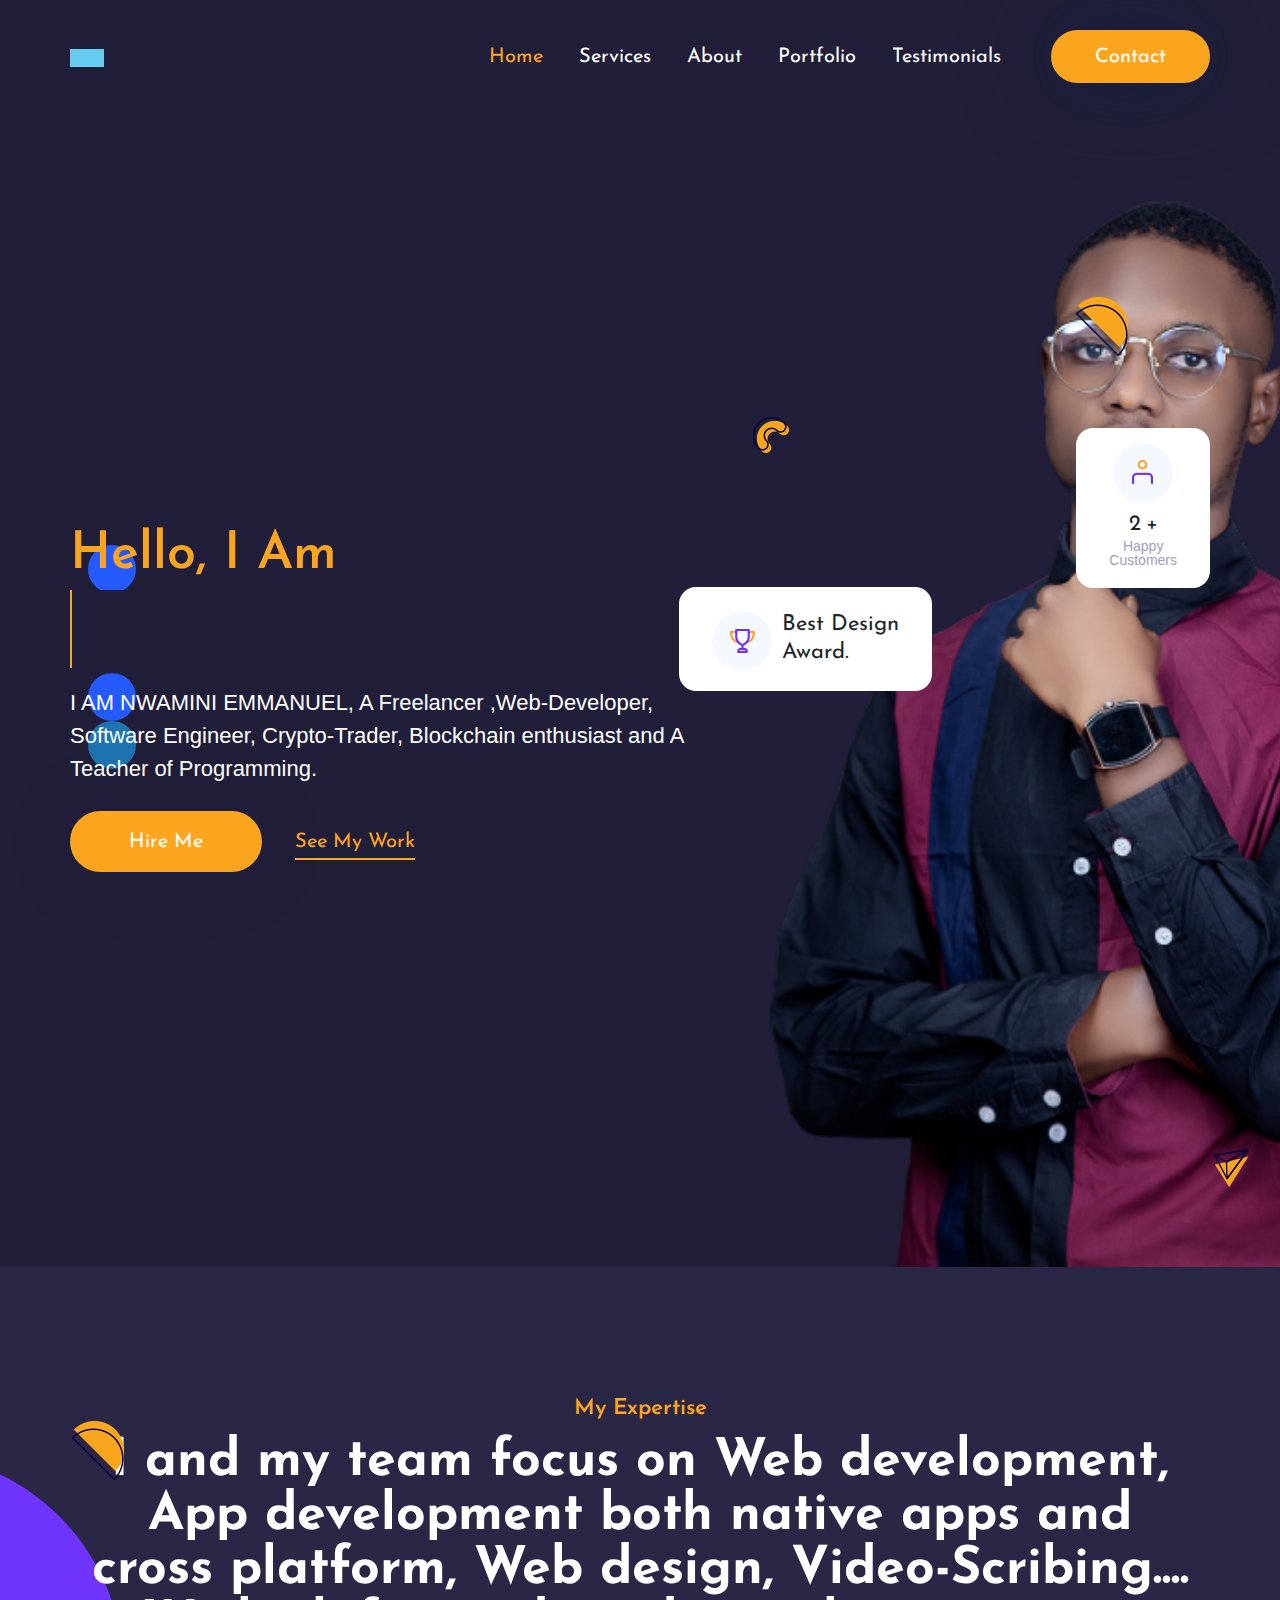
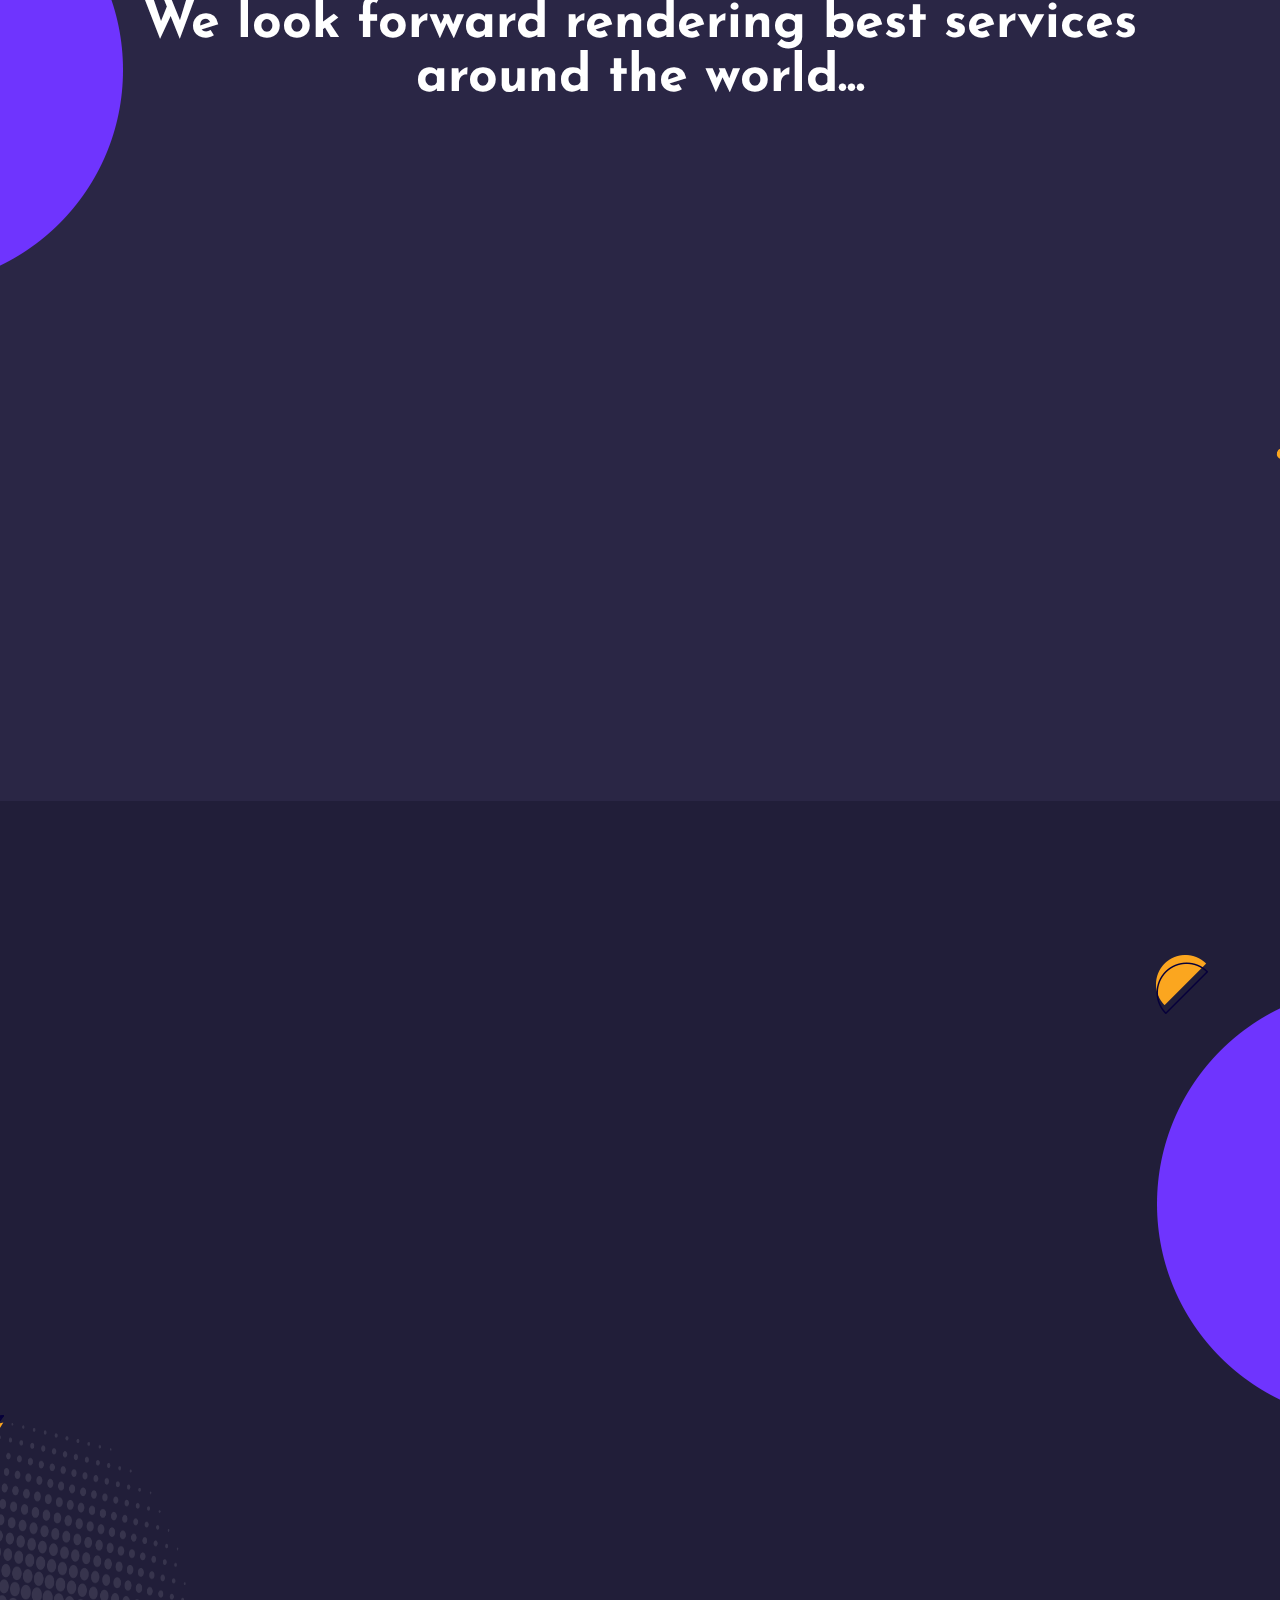
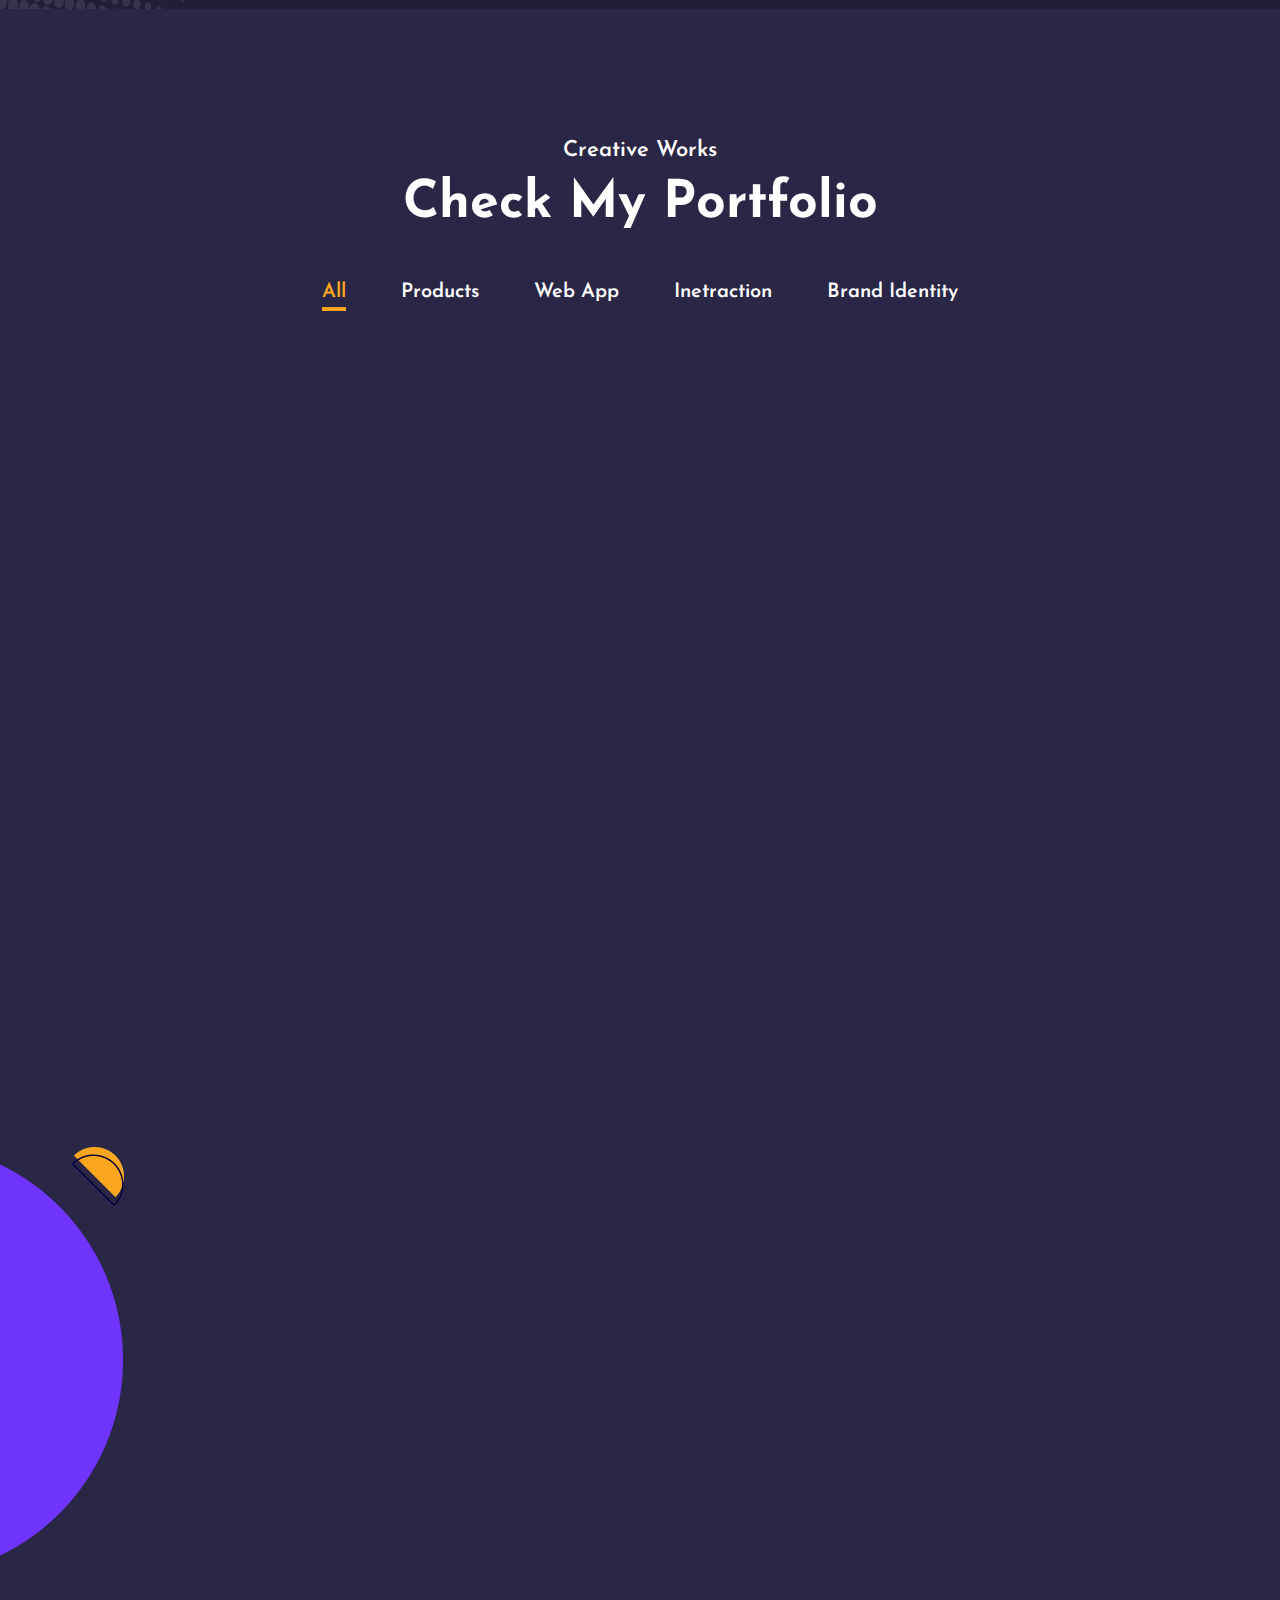
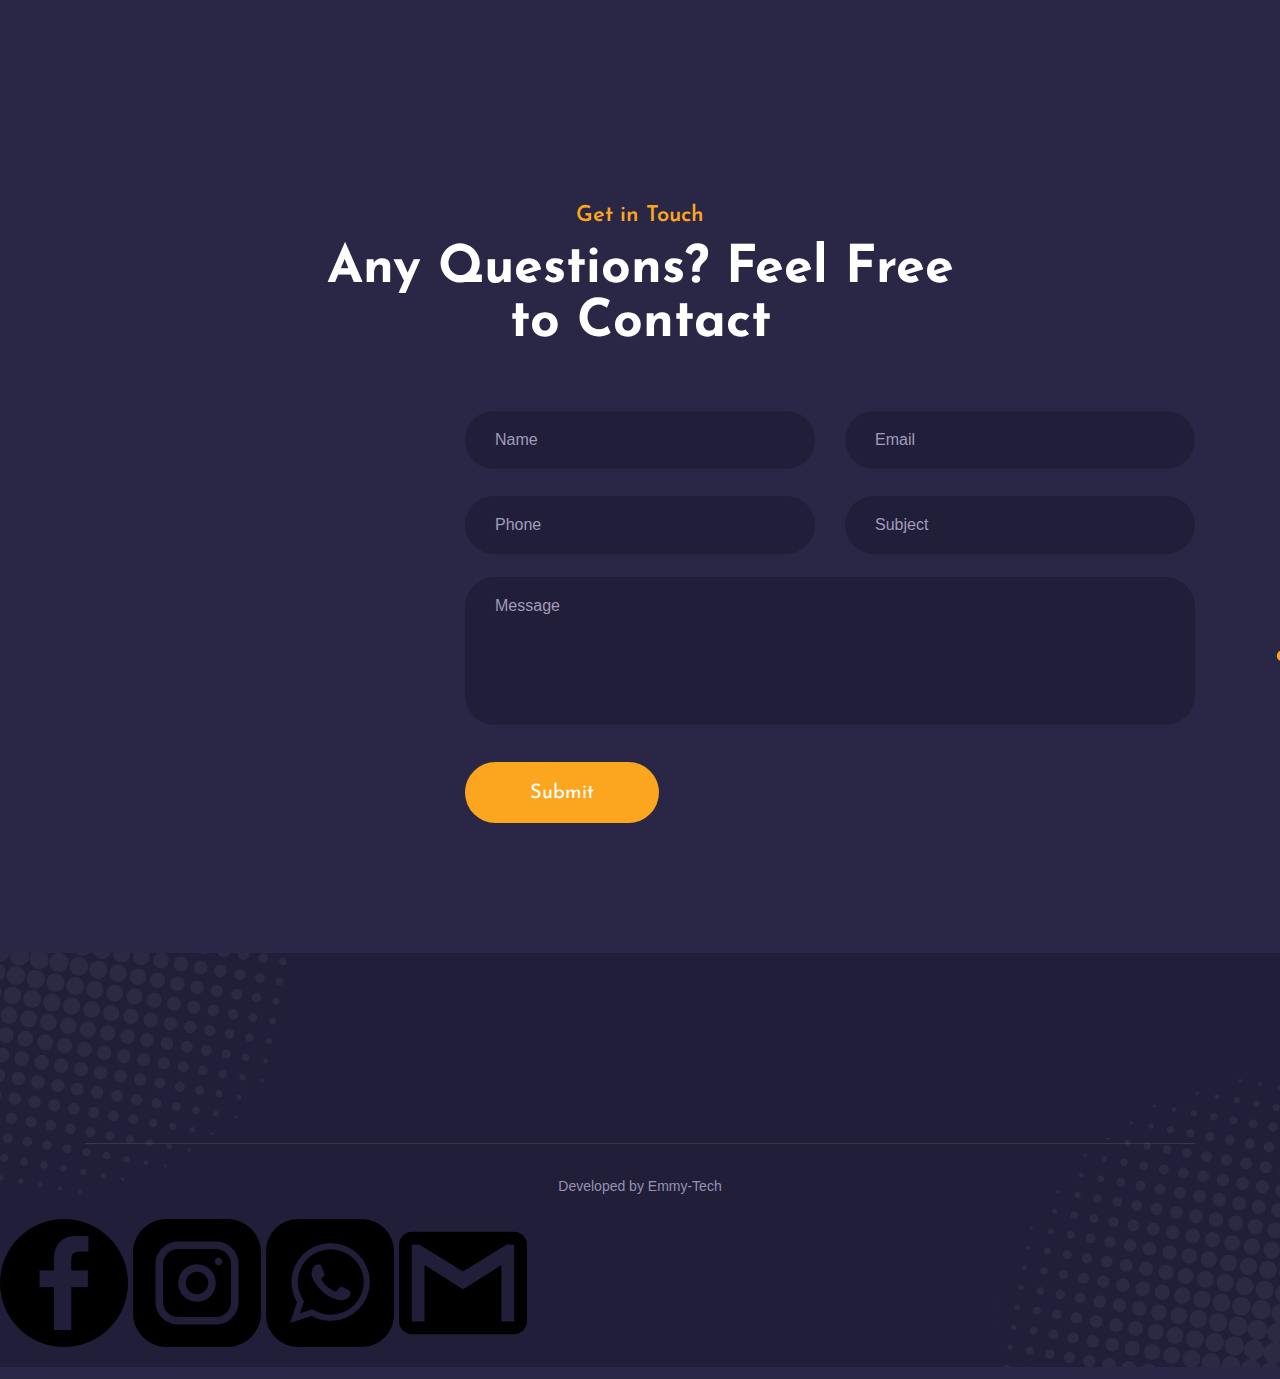
==== commit b640bbbd: "added" ====
--- a/html.designingmedia.com/folioflix-dark/index.html
+++ b/html.designingmedia.com/folioflix-dark/index.html
@@ -1090,7 +1090,7 @@
           </div>
         </div>
         <div class="copy-right-content text-center">
-         <p style="">&copy;copyright 2022 <br>All rights reserved @FeshowVibes</p>
+         
          <a href="https://www.linkedin.com/in/emmanuel-godwin-a21081215?lipi=urn%3Ali%3Apage%3Ad_flagship3_profile_view_base_contact_details%3BNxacVc4PTFuG5iak6zwyxQ%3D%3D">
              <P>Developed by Emmy-Tech</P>
         </div>
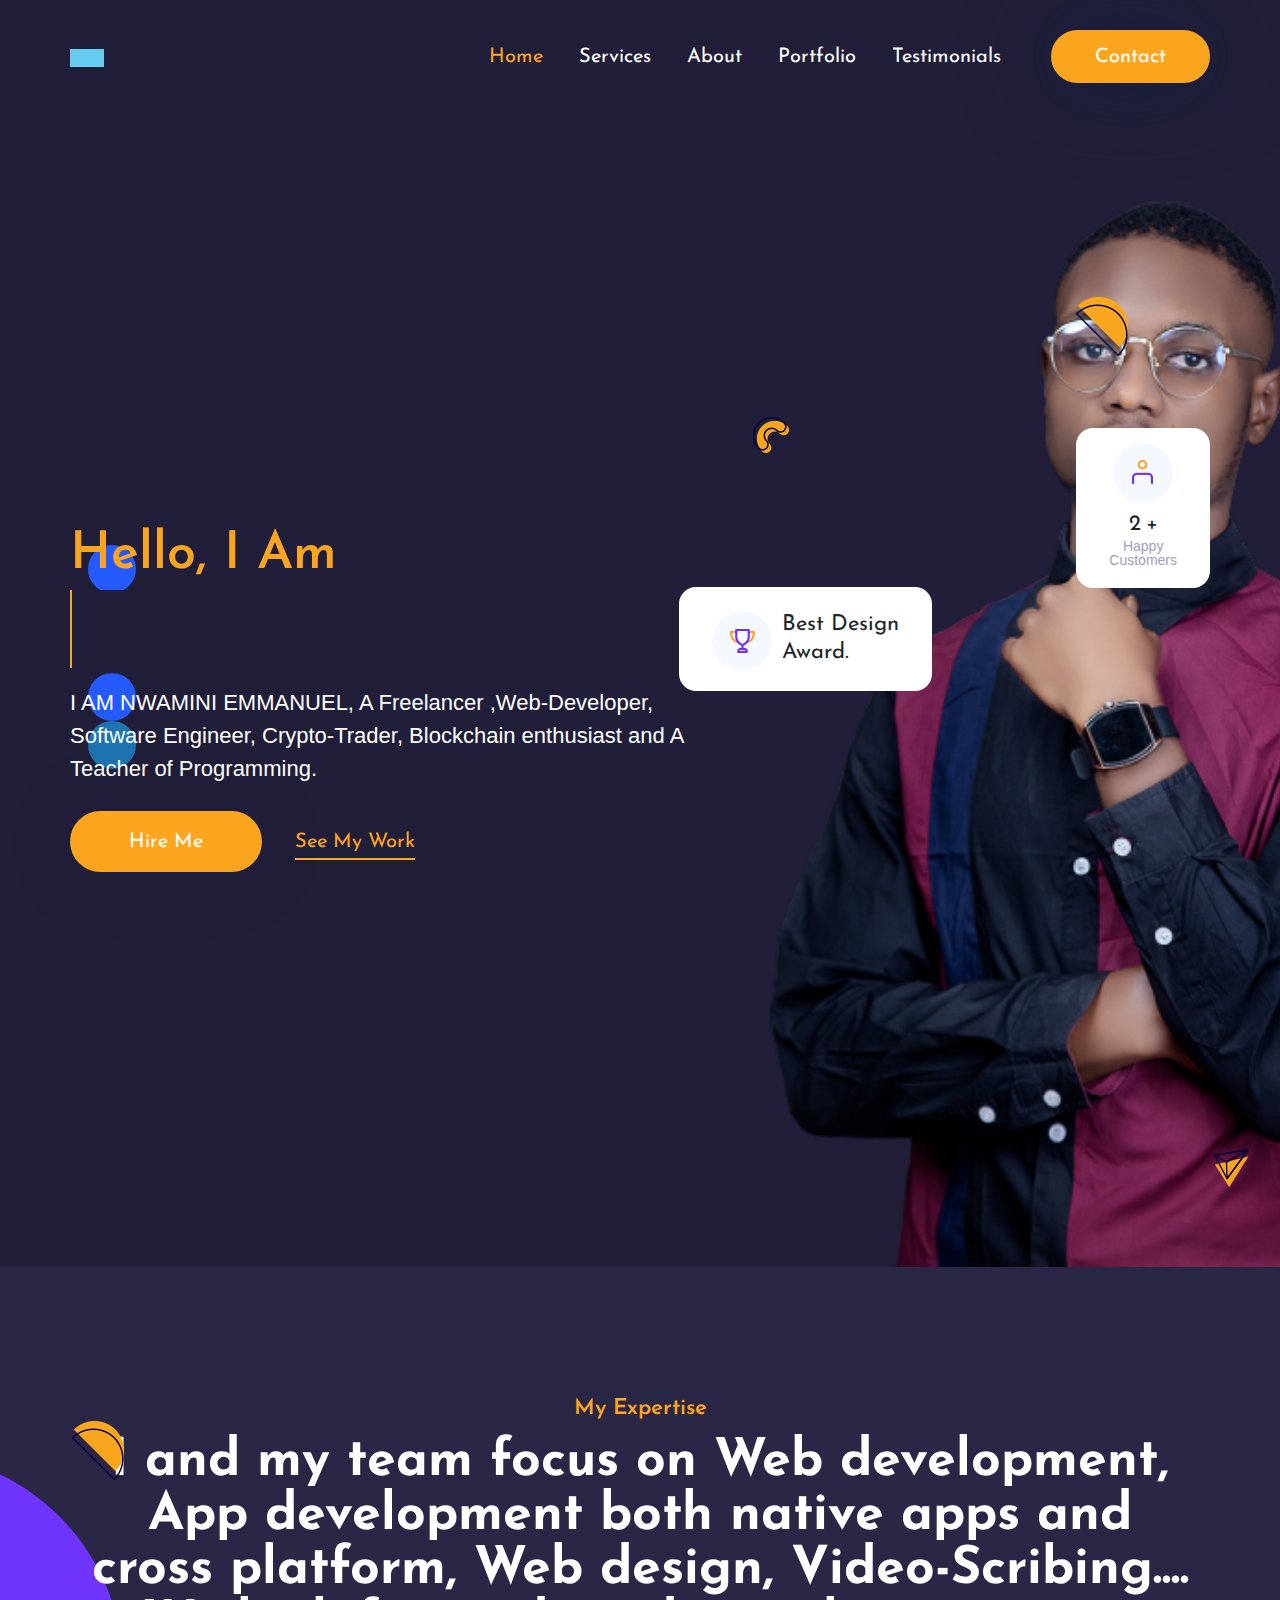
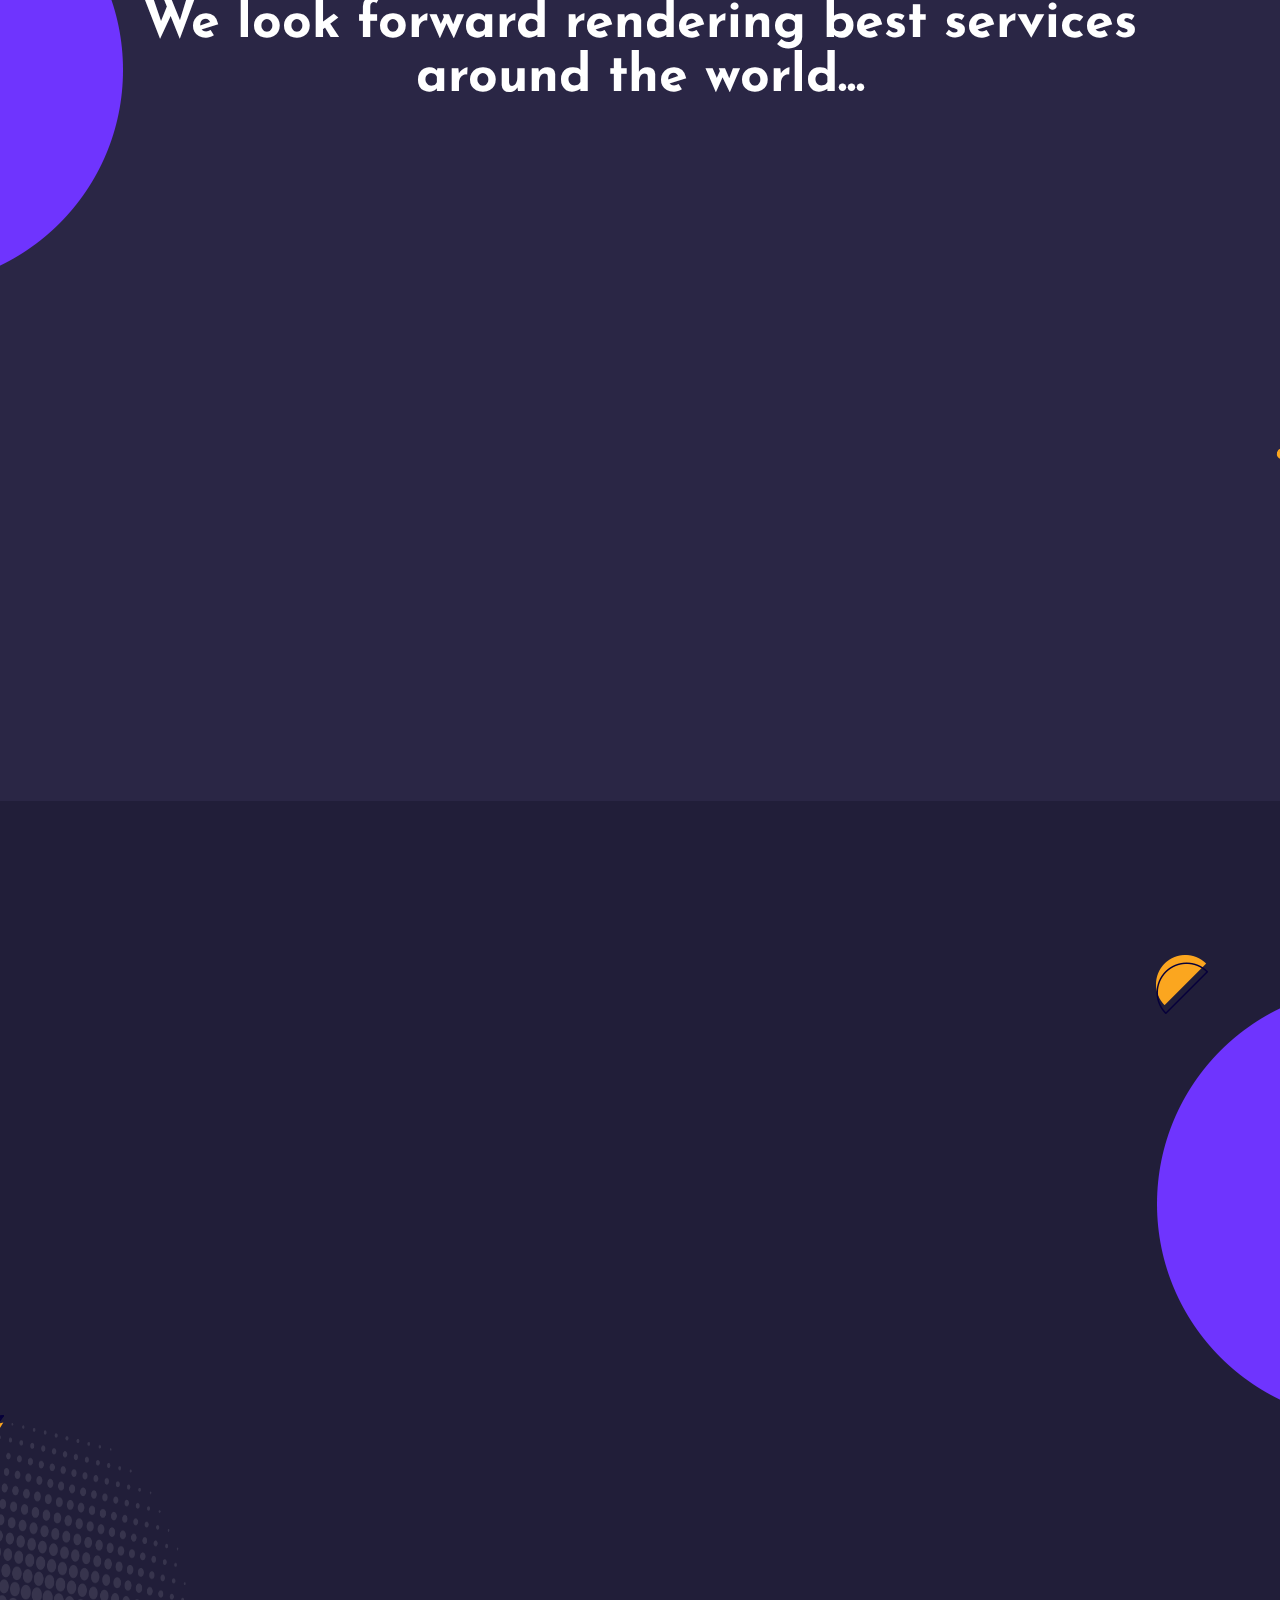
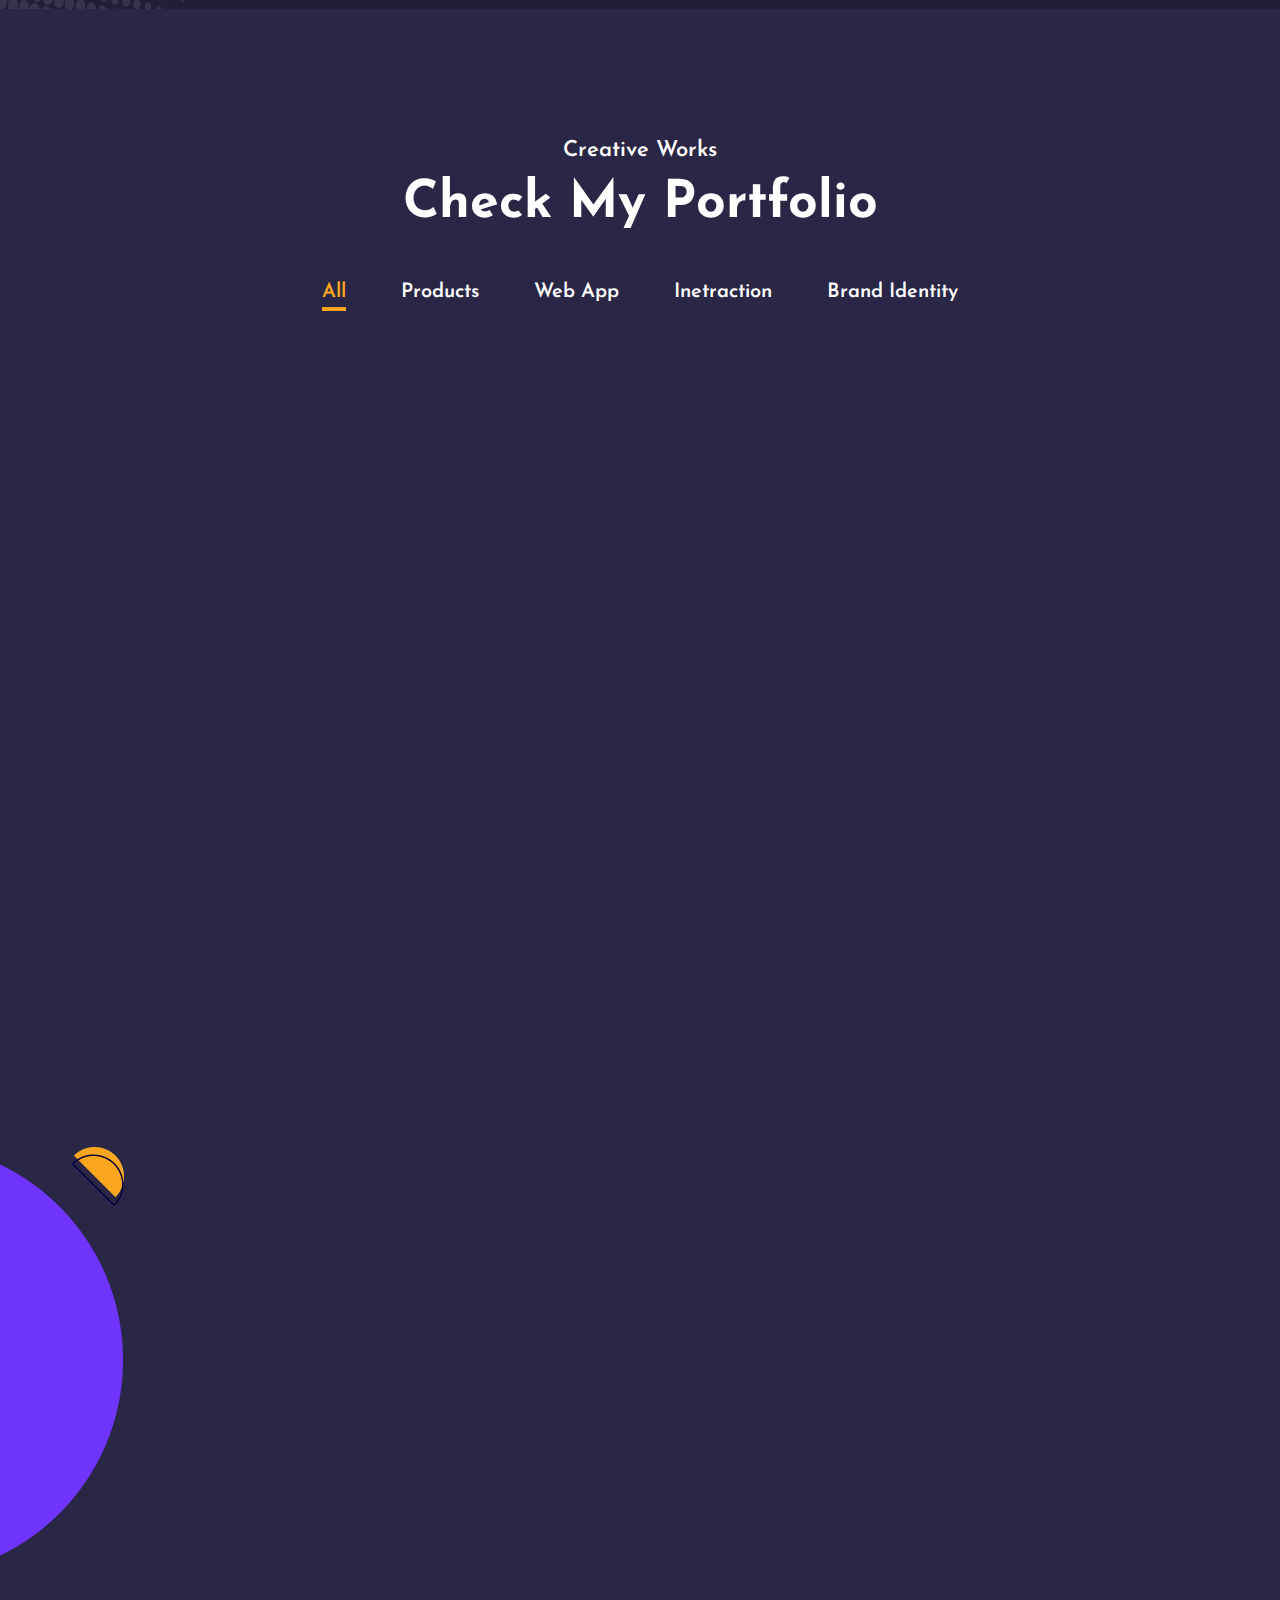
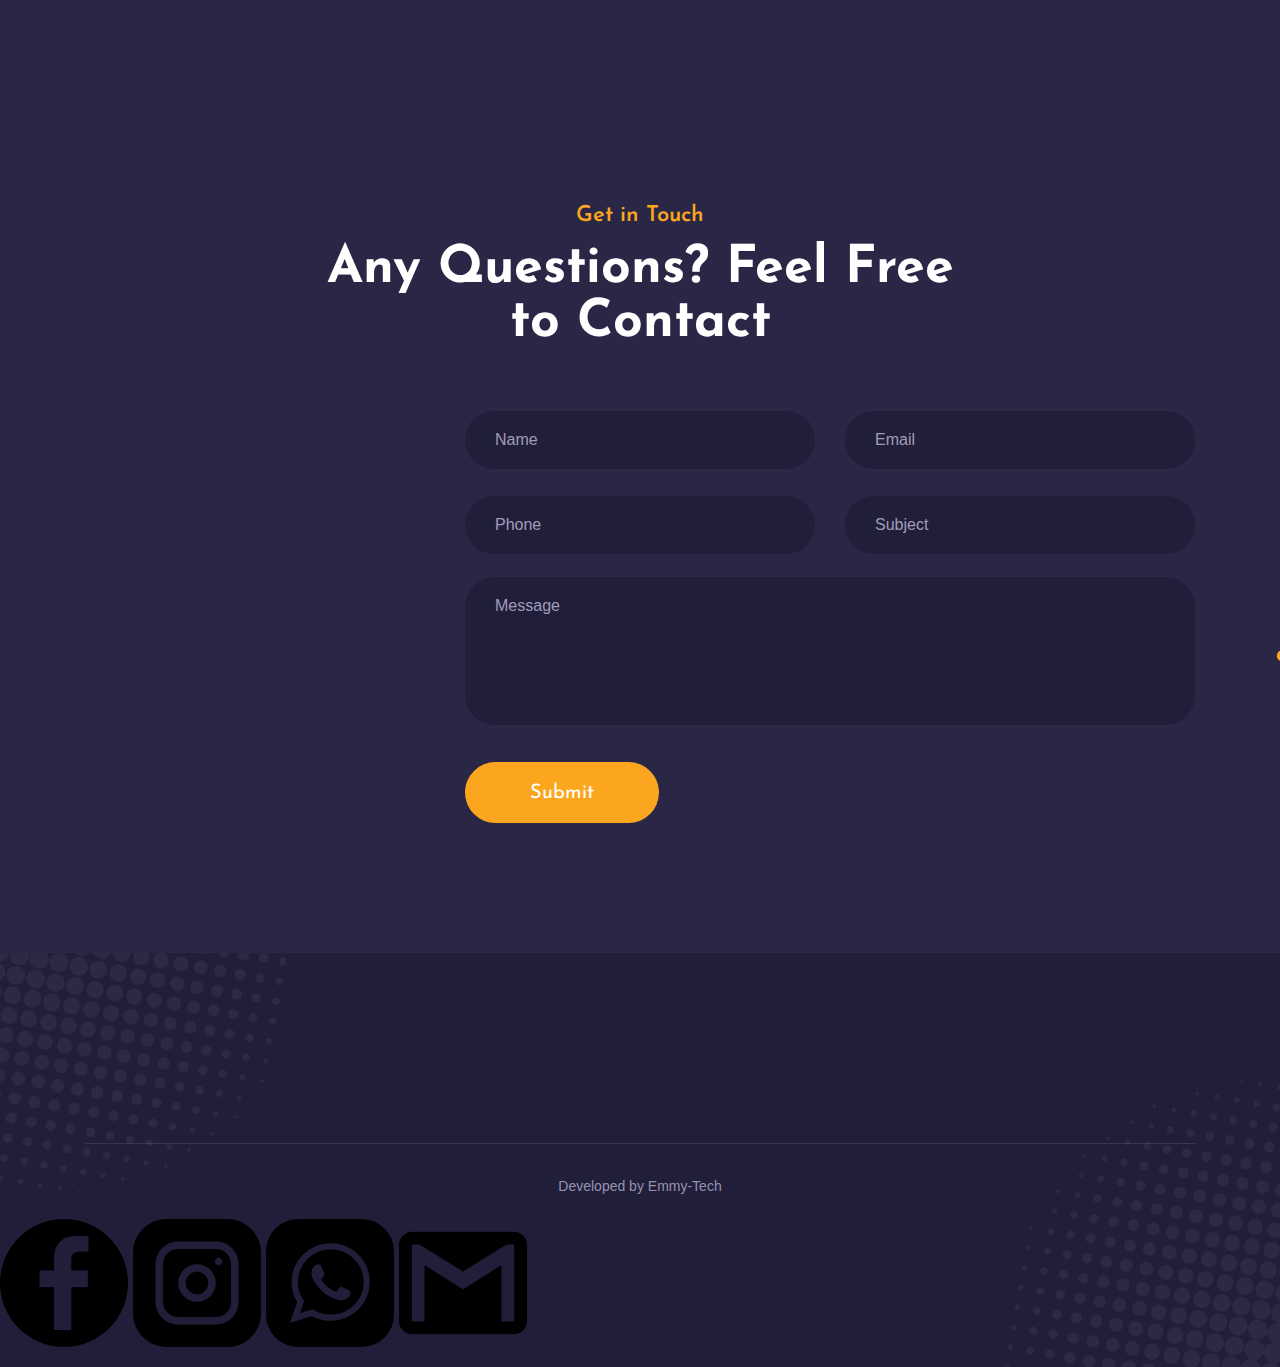
==== commit b148f295: "added" ====
--- a/html.designingmedia.com/folioflix-dark/index.html
+++ b/html.designingmedia.com/folioflix-dark/index.html
@@ -1078,13 +1078,6 @@
                   ></i
                 ></a>
               </li>
-
-                <li class="">
-                   href=" https://wa.me/+2347042679942"
-                   ><i
-                      class="fab fa-whatsapp d-flex align-items-center justify-content-center"
-                      ></i
-                      ></a>
 
             </ul>
           </div>
